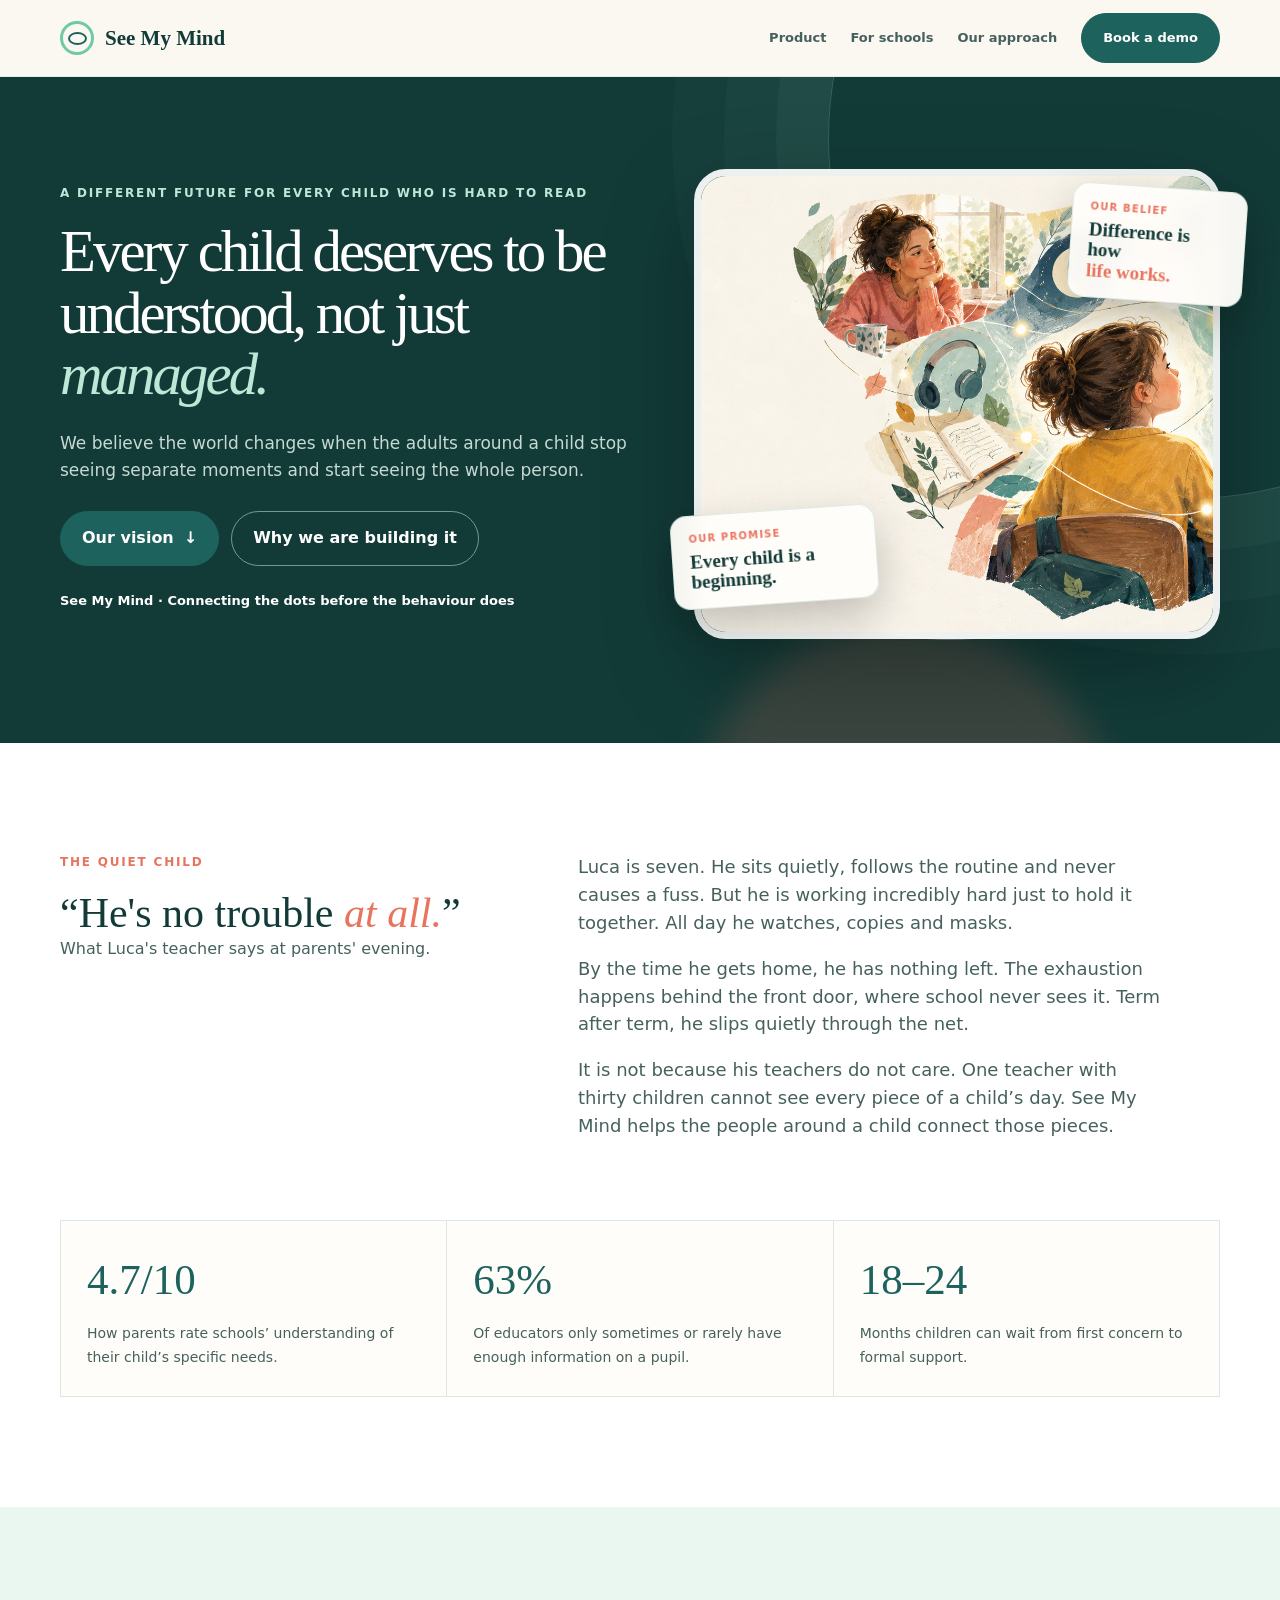
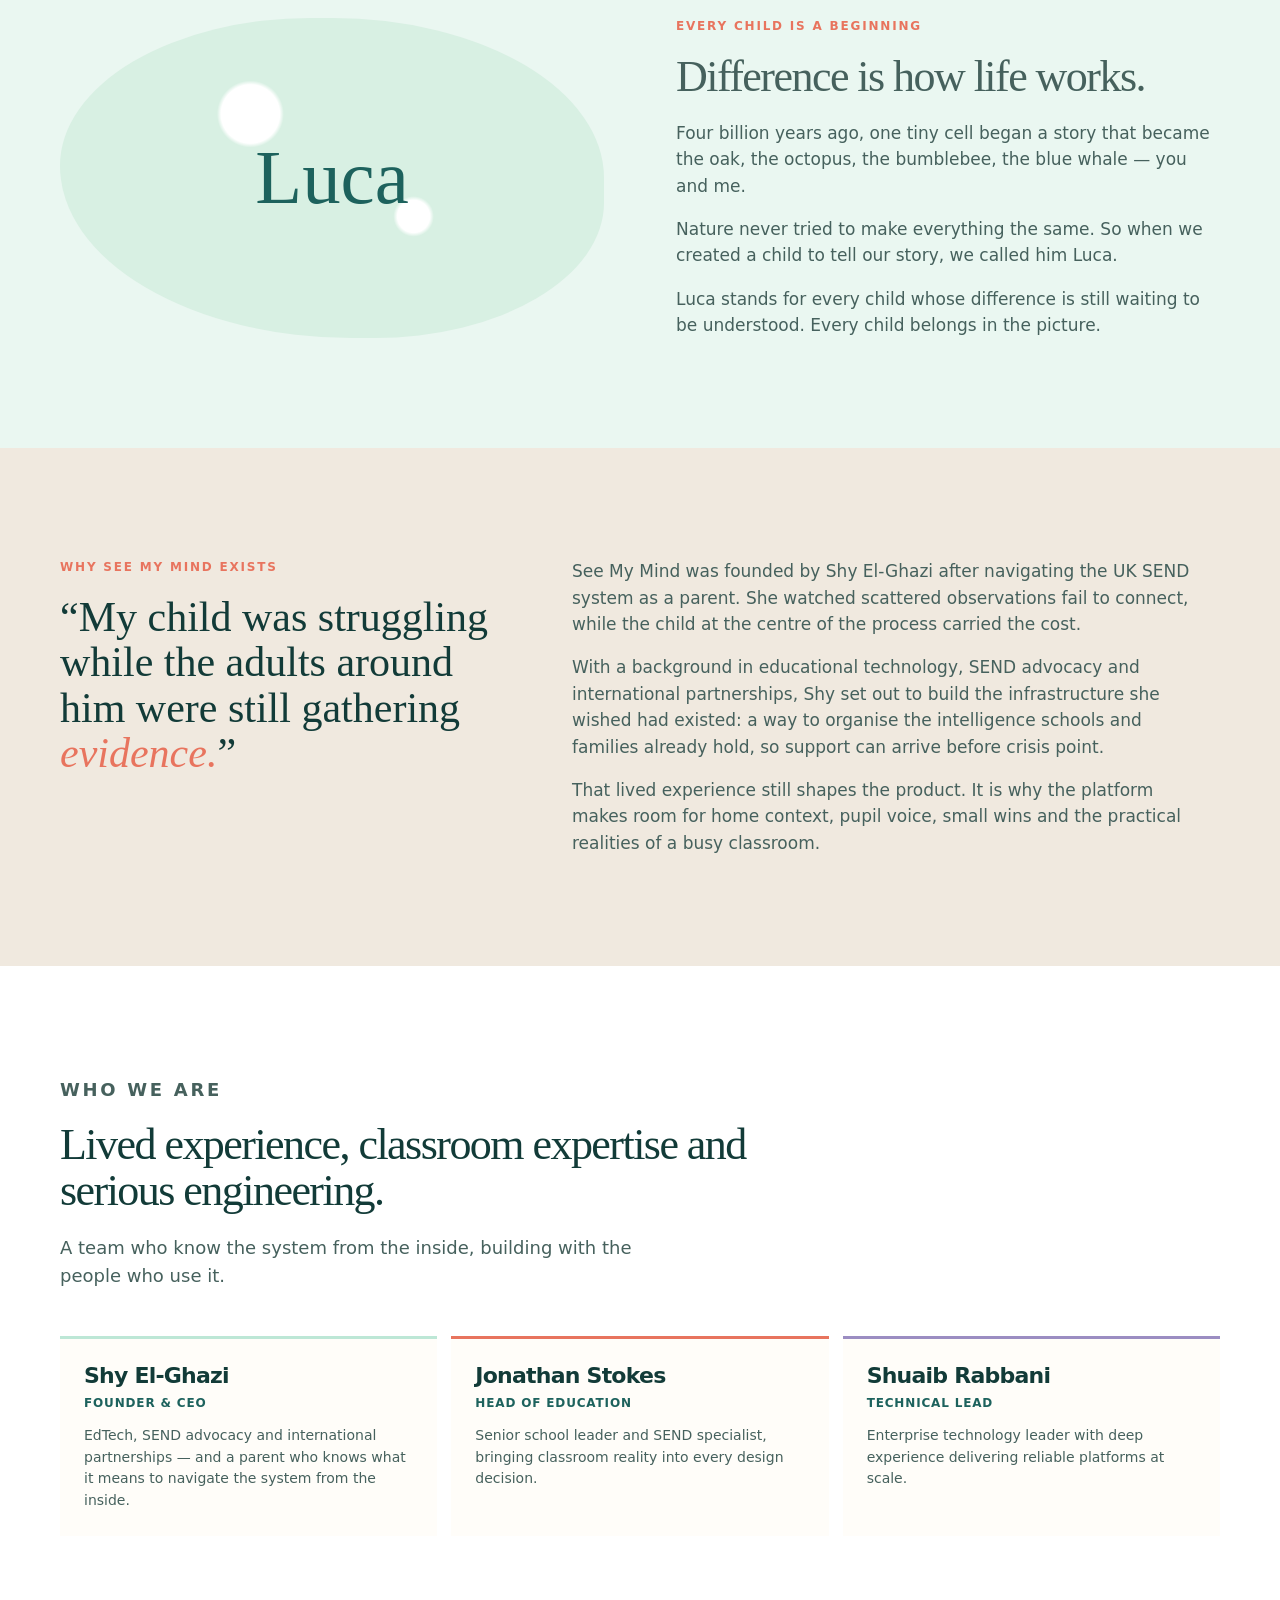
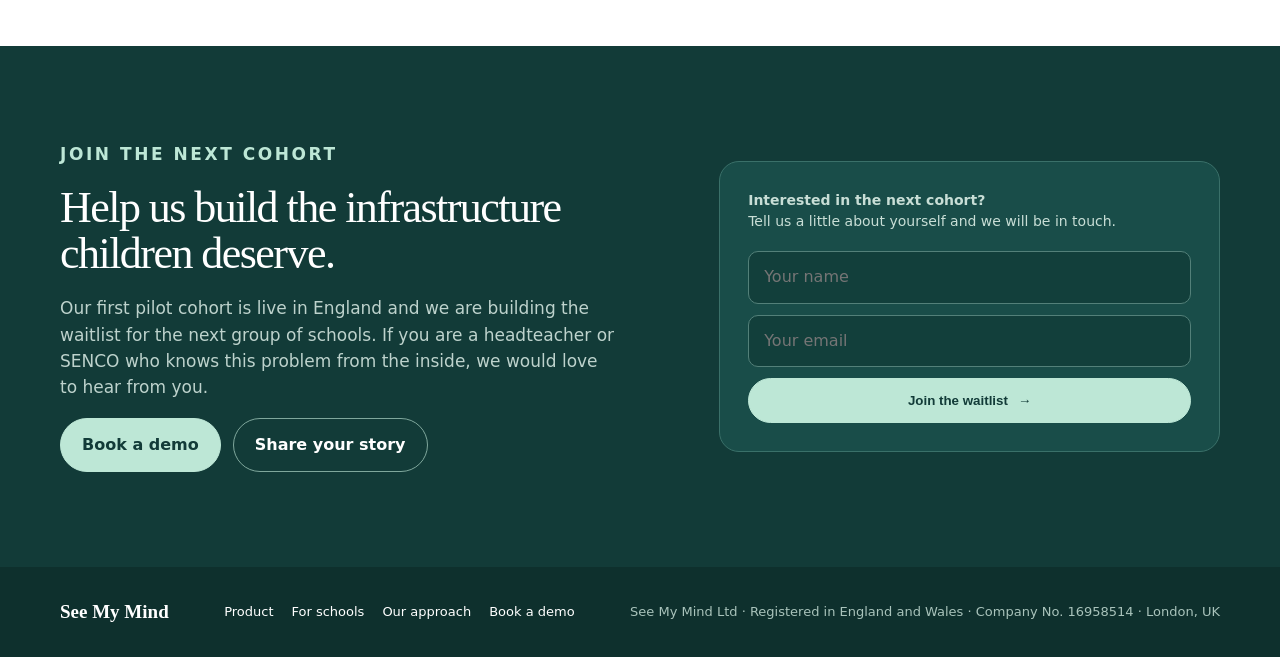
==== website/index.html @ 0a6e8355 "Reduce site-wide display typography" ====
<!doctype html>
<html lang="en-GB">
<head>
  <meta charset="utf-8" />
  <meta name="viewport" content="width=device-width, initial-scale=1" />
  <meta name="description" content="See My Mind connects the people around a child so support can arrive before the hard moment does." />
  <title>See My Mind — Connecting the dots before the behaviour does</title>
  <style>
    :root {
      --ink: #123b38;
      --ink-soft: #46615d;
      --teal: #1d625d;
      --mint: #bde7d6;
      --mint-wash: #eaf7f1;
      --coral: #e8745e;
      --coral-wash: #fff0eb;
      --cream: #fbf8f2;
      --paper: #fffdf9;
      --line: #dce8e1;
      --shadow: 0 24px 70px rgba(18, 59, 56, .12);
      --sans: Inter, ui-sans-serif, system-ui, -apple-system, BlinkMacSystemFont, "Segoe UI", sans-serif;
      --serif: Georgia, "Times New Roman", serif;
    }
    * { box-sizing: border-box; }
    html { scroll-behavior: smooth; }
    body { margin: 0; color: var(--ink); background: var(--cream); font-family: var(--sans); line-height: 1.55; }
    a { color: inherit; }
    .wrap { width: min(1160px, calc(100% - 48px)); margin: 0 auto; }
    .eyebrow { margin: 0 0 18px; color: var(--coral); font-size: 12px; font-weight: 800; letter-spacing: .15em; text-transform: uppercase; }
    h1, h2, h3, p { margin-top: 0; }
    h1, h2, h3 { letter-spacing: -.035em; }
    h1, h2 { font-family: var(--serif); font-weight: 500; line-height: 1.05; }
    h1 { max-width: 700px; margin-bottom: 24px; font-size: clamp(46px, 5.6vw, 76px); }
    h2 { margin-bottom: 20px; font-size: clamp(34px, 4.2vw, 52px); }
    h3 { margin-bottom: 10px; font-size: 22px; line-height: 1.15; }
    .muted { color: var(--ink-soft); }
    .button { display: inline-flex; align-items: center; justify-content: center; gap: 10px; padding: 14px 21px; border: 1px solid var(--teal); border-radius: 999px; background: var(--teal); color: white; font-weight: 750; text-decoration: none; transition: transform .2s, background .2s; }
    .button:hover { transform: translateY(-2px); background: #164c48; }
    .button.secondary { background: transparent; color: var(--teal); }
    .button.secondary:hover { background: var(--mint-wash); }
    .hero .button.secondary { border-color: rgba(189,231,214,.55); color: #fff; }
    .hero .button.secondary:hover { background: rgba(189,231,214,.12); }
    header { position: sticky; top: 0; z-index: 10; border-bottom: 1px solid rgba(220,232,225,.8); background: rgba(251,248,242,.9); backdrop-filter: blur(16px); }
    .nav { display: flex; align-items: center; justify-content: space-between; min-height: 76px; gap: 24px; }
    .brand { display: inline-flex; align-items: center; gap: 11px; font-family: var(--serif); font-size: 21px; font-weight: 700; text-decoration: none; white-space: nowrap; }
    .mark { display: grid; place-items: center; width: 34px; height: 34px; border: 3px solid #6fc9a6; border-radius: 50%; color: var(--teal); }
    .mark::after { content: ""; width: 15px; height: 9px; border: 2px solid currentColor; border-radius: 50%; }
    nav { display: flex; align-items: center; gap: 24px; color: var(--ink-soft); font-size: 13px; font-weight: 650; }
    nav a { text-decoration: none; }
    nav a:hover { color: var(--teal); }
    .menu { display: none; border: 0; background: none; color: var(--ink); font-size: 25px; }
    .hero { position: relative; overflow: hidden; padding: 92px 0 104px; background: var(--ink); color: #fff; }
    .hero::before { content: ""; position: absolute; width: 720px; height: 720px; right: -270px; top: -300px; border: 1px solid rgba(189,231,214,.22); border-radius: 50%; box-shadow: 0 0 0 52px rgba(189,231,214,.035), 0 0 0 104px rgba(189,231,214,.025), 0 0 0 156px rgba(189,231,214,.02); }
    .hero::after { content: ""; position: absolute; z-index: 0; width: 420px; height: 420px; right: 13%; bottom: -300px; border-radius: 50%; background: var(--coral); opacity: .19; filter: blur(18px); }
    .hero > .wrap { position: relative; z-index: 1; }
    .hero h1 { max-width: 700px; font-size: clamp(46px, 5.6vw, 76px); letter-spacing: -.05em; }
    .hero h1 em { color: var(--mint); }
    .hero .eyebrow { color: var(--mint); }
    .hero .lead { max-width: 600px; color: #c6d9d2; }
    .hero-grid { display: grid; grid-template-columns: 1fr .92fr; gap: 62px; align-items: center; }
    .lead { max-width: 590px; margin-bottom: 28px; color: var(--ink-soft); font-size: 18px; }
    .actions { display: flex; flex-wrap: wrap; gap: 12px; }
    .hero-note { display: flex; gap: 12px; align-items: center; margin-top: 25px; color: #9fbdb3; font-size: 13px; }
    .hero-note strong { color: #fff; }
    .hero-art { position: relative; min-height: 470px; }
    .hero-art::before { content: ""; position: absolute; inset: 28px 10px 0 22px; border: 1px solid rgba(189,231,214,.32); border-radius: 46% 54% 50% 50%; background: rgba(189,231,214,.1); transform: rotate(-5deg); }
    .hero-art img { position: absolute; inset: 0; width: 100%; height: 100%; object-fit: cover; border: 7px solid rgba(255,255,255,.92); border-radius: 32px; box-shadow: 0 30px 90px rgba(0,0,0,.28); }
    .floating-card { position: absolute; z-index: 1; padding: 15px 17px; border: 1px solid rgba(220,232,225,.9); border-radius: 16px; background: rgba(255,253,249,.96); color: var(--ink); box-shadow: 0 18px 45px rgba(0,0,0,.22); backdrop-filter: blur(8px); }
    .floating-card small { display: block; margin-bottom: 5px; color: var(--coral); font-size: 10px; font-weight: 850; letter-spacing: .12em; text-transform: uppercase; }
    .floating-card strong { display: block; font-family: var(--serif); font-size: 19px; line-height: 1.1; }
    .floating-card.top { top: 18px; right: -25px; width: 175px; transform: rotate(4deg); }
    .floating-card.bottom { bottom: 35px; left: -22px; width: 205px; transform: rotate(-4deg); }
    .window { overflow: hidden; border: 1px solid #d5e5dd; border-radius: 20px; background: var(--paper); }
    .window-bar { display: flex; align-items: center; justify-content: space-between; padding: 14px 17px; border-bottom: 1px solid var(--line); font-size: 11px; font-weight: 800; letter-spacing: .06em; text-transform: uppercase; }
    .dots { display: flex; gap: 5px; }
    .dots i { width: 7px; height: 7px; border-radius: 50%; background: #b9d5c9; }
    .profile { display: flex; align-items: center; gap: 14px; padding: 20px; background: var(--mint-wash); }
    .avatar { display: grid; place-items: center; width: 53px; height: 53px; border-radius: 50%; background: #f5cbbf; font-family: var(--serif); font-size: 24px; }
    .profile small, .card small { display: block; color: var(--ink-soft); font-size: 11px; }
    .profile strong { display: block; font-size: 19px; }
    .status { margin-left: auto; padding: 6px 9px; border-radius: 20px; background: #fff; color: var(--teal); font-size: 11px; font-weight: 800; }
    .signals { display: grid; grid-template-columns: 1fr 1fr; gap: 11px; padding: 18px; }
    .signal { padding: 14px; border: 1px solid var(--line); border-radius: 13px; }
    .signal b { display: block; margin-top: 4px; font-size: 15px; }
    .signal span { color: var(--coral); font-size: 19px; }
    .insight { margin: 0 18px 18px; padding: 17px; border-radius: 14px; background: var(--ink); color: #fff; }
    .insight small { color: var(--mint); }
    .insight p { margin: 6px 0 0; font-family: var(--serif); font-size: 19px; line-height: 1.25; }
    section { padding: 110px 0; }
    .story { background: #fff; }
    .story-grid { display: grid; grid-template-columns: .8fr 1.2fr; gap: 90px; align-items: start; }
    .quote { margin: 0; font-family: var(--serif); font-size: clamp(32px, 4vw, 48px); line-height: 1.12; }
    .quote em { color: var(--coral); }
    .story-copy { max-width: 590px; color: var(--ink-soft); font-size: 18px; }
    .story-copy p:last-child { margin-bottom: 0; }
    .stats { display: grid; grid-template-columns: repeat(3, 1fr); gap: 1px; margin-top: 80px; border: 1px solid var(--line); background: var(--line); }
    .stat { padding: 26px; background: var(--paper); }
    .stat strong { display: block; margin-bottom: 7px; color: var(--teal); font-family: var(--serif); font-size: 43px; font-weight: 500; }
    .stat span { color: var(--ink-soft); font-size: 14px; }
    .day { background: var(--mint-wash); }
    .section-head { max-width: 700px; margin-bottom: 46px; }
    .section-head p { max-width: 610px; color: var(--ink-soft); font-size: 18px; }
    .timeline { display: grid; grid-template-columns: repeat(5, 1fr); gap: 13px; }
    .moment { position: relative; min-height: 335px; padding: 20px; border: 1px solid #cce5d8; border-radius: 18px; background: rgba(255,255,255,.72); }
    .moment:nth-child(2), .moment:nth-child(4) { transform: translateY(24px); }
    .time { color: var(--coral); font-size: 12px; font-weight: 800; letter-spacing: .1em; text-transform: uppercase; }
    .moment h3 { margin-top: 18px; font-size: 20px; }
    .moment p { color: var(--ink-soft); font-size: 14px; }
    .mini-ui { margin-top: 25px; padding: 12px; border-radius: 11px; background: #fff; box-shadow: 0 7px 20px rgba(18,59,56,.06); font-size: 12px; }
    .mini-ui span { display: inline-block; margin: 3px 3px 0 0; padding: 5px 7px; border-radius: 7px; background: var(--coral-wash); color: #a74d3d; }
    .noya { background: var(--cream); }
    .noya-grid { display: grid; grid-template-columns: 1fr 1fr; gap: 70px; align-items: center; }
    .orb { display: grid; place-items: center; min-height: 430px; border-radius: 50% 50% 45% 55%; background: radial-gradient(circle at 35% 30%, #fff 0 8%, transparent 9%), radial-gradient(circle at 64% 62%, #fff 0 4%, transparent 5%), var(--coral-wash); }
    .orb-inner { display: grid; place-items: center; width: 235px; height: 235px; border: 1px solid #f0b8aa; border-radius: 50%; background: #fffaf7; box-shadow: 0 20px 60px rgba(232,116,94,.17); text-align: center; }
    .orb-inner strong { display: block; font-family: var(--serif); font-size: 53px; font-weight: 500; }
    .orb-inner span { color: var(--coral); font-size: 12px; font-weight: 800; letter-spacing: .14em; text-transform: uppercase; }
    .rules { display: grid; gap: 15px; margin: 30px 0 0; padding: 0; list-style: none; }
    .rules li { display: flex; gap: 13px; align-items: flex-start; color: var(--ink-soft); }
    .rules li::before { content: "✓"; display: grid; flex: 0 0 25px; place-items: center; width: 25px; height: 25px; border-radius: 50%; background: var(--mint); color: var(--teal); font-weight: 900; }
    .perspectives { background: #f5eee7; }
    .perspective-shell { display: grid; grid-template-columns: .75fr 1.25fr; gap: 50px; align-items: stretch; }
    .perspective-tabs { display: grid; align-content: center; gap: 10px; }
    .perspective-tab { padding: 19px 20px; border: 1px solid #e4d7cb; border-radius: 16px; background: transparent; color: var(--ink-soft); text-align: left; font: inherit; cursor: pointer; transition: .2s; }
    .perspective-tab:hover, .perspective-tab.active { border-color: var(--teal); background: #fffaf5; color: var(--ink); box-shadow: 0 10px 30px rgba(18,59,56,.07); }
    .perspective-tab strong { display: block; margin-bottom: 4px; color: var(--ink); font-size: 16px; }
    .perspective-tab span { font-size: 13px; }
    .perspective-view { position: relative; min-height: 400px; padding: 37px; overflow: hidden; border-radius: 24px; background: var(--ink); color: white; }
    .perspective-view::after { content: ""; position: absolute; right: -80px; bottom: -100px; width: 280px; height: 280px; border: 1px solid rgba(189,231,214,.3); border-radius: 50%; box-shadow: 0 0 0 30px rgba(189,231,214,.05), 0 0 0 60px rgba(189,231,214,.03); }
    .perspective-view small { color: var(--mint); font-weight: 800; letter-spacing: .12em; text-transform: uppercase; }
    .perspective-view h3 { max-width: 460px; margin-top: 55px; font-family: var(--serif); font-size: 39px; font-weight: 500; }
    .perspective-view p { position: relative; z-index: 1; max-width: 430px; color: #bdd2cc; font-size: 17px; }
    .perspective-view .signal-line { position: absolute; z-index: 1; right: 35px; top: 33px; width: 130px; height: 1px; background: var(--coral); transform: rotate(-35deg); transform-origin: right; }
    .perspective-view .signal-dot { position: absolute; z-index: 1; right: 25px; top: 18px; width: 12px; height: 12px; border-radius: 50%; background: var(--coral); box-shadow: 0 0 0 8px rgba(232,116,94,.16); }
    .platform { background: #f8f4ed; }
    .platform-grid { display: grid; grid-template-columns: .82fr 1.18fr; gap: 56px; align-items: center; }
    .platform-copy { max-width: 500px; }
    .platform-copy p { color: var(--ink-soft); font-size: 18px; }
    .platform-list { display: grid; gap: 12px; margin: 28px 0 0; padding: 0; list-style: none; }
    .platform-list li { display: flex; gap: 12px; align-items: flex-start; color: var(--ink-soft); font-size: 14px; }
    .platform-list li::before { content: "→"; display: grid; flex: 0 0 26px; place-items: center; width: 26px; height: 26px; border-radius: 50%; background: var(--mint); color: var(--teal); font-weight: 900; }
    .product-window { overflow: hidden; border: 1px solid #d8dcd4; border-radius: 24px; background: #fffdf9; box-shadow: var(--shadow); }
    .product-top { display: flex; align-items: center; justify-content: space-between; padding: 15px 18px; border-bottom: 1px solid var(--line); color: var(--ink-soft); font-size: 11px; font-weight: 800; letter-spacing: .07em; text-transform: uppercase; }
    .product-top strong { color: var(--ink); font-size: 13px; letter-spacing: 0; text-transform: none; }
    .product-body { display: grid; grid-template-columns: 145px 1fr; min-height: 340px; }
    .product-side { padding: 19px 13px; background: #edf7f0; }
    .product-side small { display: block; margin: 0 8px 16px; color: var(--ink-soft); font-size: 9px; font-weight: 800; letter-spacing: .12em; text-transform: uppercase; }
    .product-side span { display: block; margin: 4px 0; padding: 9px 10px; border-radius: 9px; color: var(--ink-soft); font-size: 11px; }
    .product-side span.active { background: var(--teal); color: white; font-weight: 800; }
    .product-main { padding: 22px; }
    .product-profile { display: flex; align-items: center; gap: 12px; padding-bottom: 18px; border-bottom: 1px solid var(--line); }
    .product-avatar { display: grid; place-items: center; width: 42px; height: 42px; border-radius: 50%; background: #f5cbbf; font-family: var(--serif); font-size: 18px; }
    .product-profile small { display: block; color: var(--ink-soft); font-size: 10px; }
    .product-profile strong { display: block; margin-top: 2px; font-size: 16px; }
    .product-status { margin-left: auto; padding: 5px 8px; border-radius: 12px; background: var(--mint-wash); color: var(--teal); font-size: 10px; font-weight: 800; }
    .product-cards { display: grid; grid-template-columns: repeat(2, 1fr); gap: 10px; margin-top: 16px; }
    .product-card { padding: 13px; border: 1px solid var(--line); border-radius: 12px; }
    .product-card small { display: block; color: var(--ink-soft); font-size: 9px; text-transform: uppercase; letter-spacing: .07em; }
    .product-card strong { display: block; margin-top: 7px; color: var(--teal); font-family: var(--serif); font-size: 20px; font-weight: 500; }
    .product-insight { margin-top: 12px; padding: 14px; border-radius: 12px; background: var(--ink); color: white; }
    .product-insight small { color: var(--mint); font-size: 9px; font-weight: 800; letter-spacing: .1em; text-transform: uppercase; }
    .product-insight p { margin: 6px 0 0; color: #d5e8e0; font-family: var(--serif); font-size: 16px; line-height: 1.25; }
    .roles { background: #fff; }
    .role-grid { display: grid; grid-template-columns: repeat(3, 1fr); gap: 14px; }
    .role-card { min-height: 205px; padding: 23px; border: 1px solid var(--line); border-radius: 18px; background: var(--paper); transition: transform .2s, box-shadow .2s, border-color .2s; }
    .role-card:hover { transform: translateY(-4px); border-color: #b9d9ca; box-shadow: var(--shadow); }
    .role-card .role-icon { display: grid; place-items: center; width: 40px; height: 40px; margin-bottom: 20px; border-radius: 13px; background: var(--mint-wash); color: var(--teal); font-size: 20px; }
    .role-card:nth-child(2) .role-icon, .role-card:nth-child(5) .role-icon { background: var(--coral-wash); color: var(--coral); }
    .role-card:nth-child(3) .role-icon, .role-card:nth-child(6) .role-icon { background: #f1edfb; color: #6b5aa5; }
    .role-card h3 { margin-bottom: 8px; font-size: 20px; }
    .role-card p { margin-bottom: 0; color: var(--ink-soft); font-size: 14px; }
    .origin { background: #f0e9df; }
    .origin-grid { display: grid; grid-template-columns: .8fr 1.2fr; gap: 80px; align-items: start; }
    .origin-quote { margin: 0; font-family: var(--serif); font-size: clamp(34px, 4vw, 55px); line-height: 1.08; }
    .origin-quote em { color: var(--coral); }
    .origin-copy { max-width: 620px; color: var(--ink-soft); font-size: 17px; }
    .origin-copy p:last-child { margin-bottom: 0; }
    .luca { background: var(--mint-wash); }
    .luca-grid { display: grid; grid-template-columns: 1fr 1fr; gap: 72px; align-items: center; }
    .luca-copy { max-width: 610px; color: var(--ink-soft); font-size: 17px; }
    .luca-copy p:last-child { margin-bottom: 0; }
    .luca-mark { display: grid; place-items: center; min-height: 320px; border-radius: 48% 52% 44% 56%; background: radial-gradient(circle at 35% 30%, #fff 0 7%, transparent 8%), radial-gradient(circle at 65% 62%, #fff 0 4%, transparent 5%), #d8f0e3; }
    .luca-mark strong { color: var(--teal); font-family: var(--serif); font-size: clamp(58px, 8vw, 105px); font-weight: 500; }
    .team { background: #fff; }
    .team-grid { display: grid; grid-template-columns: repeat(3, 1fr); gap: 14px; }
    .team-card { padding: 24px; border-top: 3px solid var(--mint); background: var(--paper); }
    .team-card:nth-child(2) { border-color: var(--coral); }
    .team-card:nth-child(3) { border-color: #9b8dc2; }
    .team-card h3 { margin-bottom: 6px; font-size: 22px; }
    .team-card strong { display: block; margin-bottom: 12px; color: var(--teal); font-size: 12px; letter-spacing: .07em; text-transform: uppercase; }
    .team-card p { margin: 0; color: var(--ink-soft); font-size: 14px; }
    .difference { background: var(--ink); color: #fff; }
    .difference-grid { display: grid; grid-template-columns: .85fr 1.15fr; gap: 70px; align-items: start; }
    .difference .eyebrow { color: var(--mint); }
    .difference h2 { max-width: 600px; }
    .difference p { color: #c6d9d2; font-size: 17px; }
    .difference-list { display: grid; gap: 18px; margin: 0; padding: 0; list-style: none; }
    .difference-list li { position: relative; padding-left: 29px; color: #d5e8e0; }
    .difference-list li::before { content: "✦"; position: absolute; left: 0; color: var(--mint); }
    /* The homepage is the vision layer; product detail lives on the subpages. */
    #how, #perspectives, #platform, #roles, #noya, #care, #difference { display: none !important; }
    .trust { background: #fff; }
    .trust-grid { display: grid; grid-template-columns: repeat(3, 1fr); gap: 18px; }
    .trust-card { padding: 29px; border: 1px solid var(--line); border-radius: 18px; background: var(--paper); }
    .trust-card .icon { display: grid; place-items: center; width: 42px; height: 42px; margin-bottom: 22px; border-radius: 12px; background: var(--mint-wash); color: var(--teal); font-size: 21px; }
    .trust-card p { margin-bottom: 0; color: var(--ink-soft); font-size: 15px; }
    .cta { padding: 95px 0; background: var(--ink); color: #fff; }
    .cta-grid { display: grid; grid-template-columns: 1fr .85fr; gap: 70px; align-items: center; }
    .cta h2 { max-width: 600px; margin-bottom: 18px; }
    .cta p { max-width: 560px; color: #bdd2cc; font-size: 17px; }
    .cta .button { border-color: var(--mint); background: var(--mint); color: var(--ink); }
    .cta .button.secondary { border-color: #7fa79c; background: transparent; color: #fff; }
    .cta-card { padding: 28px; border: 1px solid #3a7069; border-radius: 20px; background: #194d49; }
    .cta-card p { margin-bottom: 18px; color: #c8ded6; font-size: 14px; }
    .contact { display: grid; gap: 11px; }
    .contact input { width: 100%; padding: 13px 15px; border: 1px solid #538079; border-radius: 10px; outline: 0; background: #123f3b; color: white; font: inherit; }
    .contact input:focus { border-color: var(--mint); }
    footer { padding: 30px 0; background: #0e302d; color: #a9c3bb; font-size: 13px; }
    .footer-row { display: flex; align-items: center; justify-content: space-between; gap: 20px; flex-wrap: wrap; }
    footer .brand { color: white; font-size: 19px; }
    .footer-nav { display: flex; align-items: center; gap: 18px; }
    .footer-nav a { color: white; text-decoration: none; }
    @media (max-width: 860px) {
      nav { display: none; position: absolute; left: 24px; right: 24px; top: 68px; flex-direction: column; align-items: stretch; padding: 18px; border: 1px solid var(--line); border-radius: 16px; background: var(--paper); box-shadow: var(--shadow); }
      nav.open { display: flex; }
      nav .button { text-align: center; }
      .menu { display: block; }
      .hero-grid, .story-grid, .noya-grid, .cta-grid, .perspective-shell, .platform-grid, .origin-grid, .difference-grid, .luca-grid { grid-template-columns: 1fr; gap: 45px; }
      .timeline { grid-template-columns: repeat(2, 1fr); }
      .moment:nth-child(2), .moment:nth-child(4) { transform: none; }
      .trust-grid, .role-grid, .team-grid { grid-template-columns: 1fr; }
    }
    @media (max-width: 560px) {
      .wrap { width: min(100% - 32px, 1160px); }
      .hero { padding: 70px 0 80px; }
      section { padding: 78px 0; }
      h1 { font-size: 44px; }
      .stats { grid-template-columns: 1fr; margin-top: 50px; }
      .timeline { grid-template-columns: 1fr; }
      .moment { min-height: auto; }
      .orb { min-height: 330px; }
      .hero-art { min-height: 380px; }
      .floating-card.top { right: -5px; }
      .floating-card.bottom { left: -5px; }
      .perspective-view { min-height: 350px; padding: 27px; }
      .product-body { grid-template-columns: 1fr; }
      .product-side { display: flex; gap: 4px; overflow-x: auto; padding: 10px; }
      .product-side small { display: none; }
      .product-side span { white-space: nowrap; }
      .perspective-view h3 { margin-top: 45px; font-size: 32px; }
      .footer-row { align-items: flex-start; flex-direction: column; }
      .footer-nav { flex-wrap: wrap; }
    }
    /* Keep the site information-rich and editorial rather than oversized. */
    h1,.hero h1{font-size:clamp(40px,4.6vw,60px)}h2{font-size:clamp(30px,3.7vw,44px)}.lead{font-size:17px}.quote,.origin-quote{font-size:clamp(28px,3.4vw,42px)}.luca-mark strong{font-size:clamp(48px,6vw,78px)}
  </style>
</head>
<body>
  <header>
    <div class="wrap nav">
      <a class="brand" href="#top" aria-label="See My Mind home"><span class="mark" aria-hidden="true"></span>See My Mind</a>
      <button class="menu" aria-label="Open navigation" aria-expanded="false">☰</button>
      <nav aria-label="Main navigation">
        <a href="product.html">Product</a>
        <a href="for-schools.html">For schools</a>
        <a href="our-approach.html">Our approach</a>
        <a class="button" href="#join">Book a demo</a>
      </nav>
    </div>
  </header>

  <main id="top">
    <section class="hero">
      <div class="wrap hero-grid">
        <div>
          <p class="eyebrow">A different future for every child who is hard to read</p>
          <h1>Every child deserves to be understood, not just <em>managed.</em></h1>
          <p class="lead">We believe the world changes when the adults around a child stop seeing separate moments and start seeing the whole person.</p>
          <div class="actions"><a class="button" href="#story">Our vision <span aria-hidden="true">↓</span></a><a class="button secondary" href="our-approach.html">Why we are building it</a></div>
          <p class="hero-note"><strong>See My Mind · Connecting the dots before the behaviour does</strong></p>
        </div>
        <div class="hero-art" aria-label="Illustration of a child connected to the people around them">
          <img src="assets/hero-illustration.png" alt="A child at the centre of a connected classroom and home scene" />
          <div class="floating-card top"><small>Our belief</small><strong>Difference is how<br><span style="color:var(--coral);">life works.</span></strong></div>
          <div class="floating-card bottom"><small>Our promise</small><strong>Every child is a beginning.</strong></div>
        </div>
      </div>
    </section>

    <section class="story" id="story">
      <div class="wrap">
        <div class="story-grid">
          <div><p class="eyebrow">The quiet child</p><p class="quote">“He's no trouble <em>at all.</em>”</p><p class="muted">What Luca's teacher says at parents' evening.</p></div>
          <div class="story-copy"><p>Luca is seven. He sits quietly, follows the routine and never causes a fuss. But he is working incredibly hard just to hold it together. All day he watches, copies and masks.</p><p>By the time he gets home, he has nothing left. The exhaustion happens behind the front door, where school never sees it. Term after term, he slips quietly through the net.</p><p>It is not because his teachers do not care. One teacher with thirty children cannot see every piece of a child’s day. See My Mind helps the people around a child connect those pieces.</p></div>
        </div>
        <div class="stats"><div class="stat"><strong>4.7/10</strong><span>How parents rate schools’ understanding of their child’s specific needs.</span></div><div class="stat"><strong>63%</strong><span>Of educators only sometimes or rarely have enough information on a pupil.</span></div><div class="stat"><strong>18–24</strong><span>Months children can wait from first concern to formal support.</span></div></div>
      </div>
    </section>

    <section class="luca" id="luca">
      <div class="wrap luca-grid">
        <div class="luca-mark" aria-label="Luca, every child is a beginning"><strong>Luca</strong></div>
        <div class="luca-copy"><p class="eyebrow">Every child is a beginning</p><h2>Difference is how life works.</h2><p>Four billion years ago, one tiny cell began a story that became the oak, the octopus, the bumblebee, the blue whale — you and me.</p><p>Nature never tried to make everything the same. So when we created a child to tell our story, we called him Luca.</p><p>Luca stands for every child whose difference is still waiting to be understood. Every child belongs in the picture.</p></div>
      </div>
    </section>

    <section class="day" id="how">
      <div class="wrap">
        <div class="section-head"><p class="eyebrow">How it works</p><h2>A day with See My Mind</h2><p>Same child, same school, same hard morning. The difference is that everyone around Luca can finally see it.</p></div>
        <div class="timeline">
          <article class="moment"><span class="time">The night before</span><h3>Mum knows he barely slept.</h3><p>She takes two minutes to tell school. His teacher knows before he walks through the door.</p><div class="mini-ui"><b>Home check-in</b><br><span>Sleep · restless</span><span>Breakfast · skipped</span></div></article>
          <article class="moment"><span class="time">8:51am</span><h3>Luca says how he feels, without the words.</h3><p>He taps a face on the classroom tablet. He does not have to explain.</p><div class="mini-ui"><b>How are you feeling?</b><br><span>Great</span><span>OK</span><span>Wobbly</span></div></article>
          <article class="moment"><span class="time">8:53am</span><h3>His TA is already at the door.</h3><p>She offers his headphones before assembly, not after. No fuss, no scene.</p><div class="mini-ui"><b>Noya · morning briefing</b><br><span>Try: headphones</span></div></article>
          <article class="moment"><span class="time">1:30pm</span><h3>A small win, remembered.</h3><p>His teacher logs a breakthrough in seconds, so it will not be forgotten by Thursday.</p><div class="mini-ui"><b>Quick note · 20 seconds</b><br><span>Breakthrough</span><span>Maths</span></div></article>
          <article class="moment"><span class="time">3:20pm</span><h3>Mum already knows the good thing.</h3><p>She says, “I heard you helped Harry.” Luca lights up.</p><div class="mini-ui"><b>Luca's day</b><br><span>Strong finish</span></div></article>
        </div>
        <p class="muted" style="margin: 30px 0 0; font-size: 12px;">Illustrative concept using sample data.</p>
      </div>
    </section>

    <section class="perspectives" id="perspectives">
      <div class="wrap">
        <div class="section-head"><p class="eyebrow">One child. Many points of view.</p><h2>Everyone sees something different.</h2><p>See My Mind gives each person a useful view of the same child, then brings those views into one shared picture.</p></div>
        <div class="perspective-shell">
          <div class="perspective-tabs" role="tablist" aria-label="Perspectives on Luca">
            <button class="perspective-tab active" role="tab" aria-selected="true" data-perspective="parent"><strong>At home</strong><span>Mum sees the night behind the morning.</span></button>
            <button class="perspective-tab" role="tab" aria-selected="false" data-perspective="teacher"><strong>In the classroom</strong><span>The teacher sees the moment in front of them.</span></button>
            <button class="perspective-tab" role="tab" aria-selected="false" data-perspective="senco"><strong>Across the school</strong><span>The SENCO sees the pattern over time.</span></button>
          </div>
          <div class="perspective-view" role="tabpanel" aria-live="polite"><div class="signal-line"></div><div class="signal-dot"></div><small id="perspective-label">Home check-in · 7:12am</small><h3 id="perspective-title">“He barely slept. I know today will be hard.”</h3><p id="perspective-copy">A two-minute check-in gives school the context that used to stay behind the front door. The team can respond with understanding before Luca has to explain himself.</p></div>
        </div>
      </div>
    </section>

    <section class="platform" id="platform">
      <div class="wrap platform-grid">
        <div class="platform-copy">
          <p class="eyebrow">The product behind the promise</p>
          <h2>One shared picture. Useful to everyone.</h2>
          <p>The platform turns small observations into a living picture of what helps a child — without asking any one person to carry the whole story.</p>
          <ul class="platform-list">
            <li><strong>Teachers</strong> see morning briefings, classroom patterns and adapted lesson pathways.</li>
            <li><strong>Teaching assistants</strong> get focused transition support and quick evidence logs.</li>
            <li><strong>SENCOs</strong> connect caseloads, provision, reports and review-ready evidence.</li>
            <li><strong>Parents and children</strong> contribute home context, check-ins, strengths and voice.</li>
          </ul>
        </div>
        <div class="product-window" aria-label="Illustrative See My Mind product interface">
          <div class="product-top"><strong>See My Mind</strong><span>Illustrative product view</span></div>
          <div class="product-body">
            <div class="product-side"><small>Workspace</small><span class="active">Morning briefings</span><span>Shared timeline</span><span>Lesson pathways</span><span>Reports &amp; analytics</span></div>
            <div class="product-main">
              <div class="product-profile"><div class="product-avatar">L</div><div><small>Today · Room 4</small><strong>Luca's shared picture</strong></div><span class="product-status">Ready for school</span></div>
              <div class="product-cards"><div class="product-card"><small>Home check-in</small><strong>Restless</strong></div><div class="product-card"><small>Pupil voice</small><strong>Wobbly</strong></div><div class="product-card"><small>What helps</small><strong>Headphones</strong></div><div class="product-card"><small>Recent strength</small><strong>Maths</strong></div></div>
              <div class="product-insight"><small>Noya · evidence-linked briefing</small><p>Assembly is usually tricky after a restless night. Try headphones at the door and a familiar first task.</p></div>
            </div>
          </div>
        </div>
      </div>
    </section>

    <section class="roles" id="roles">
      <div class="wrap">
        <div class="section-head"><p class="eyebrow">One platform, six useful views</p><h2>Everyone gets the part of the picture they need.</h2><p>See My Mind connects the whole team without giving everyone the same workload, language or level of access.</p></div>
        <div class="role-grid">
          <article class="role-card"><div class="role-icon">◌</div><h3>Classroom teachers</h3><p>See the room at a glance, act on morning context and log evidence without losing the lesson.</p></article>
          <article class="role-card"><div class="role-icon">↗</div><h3>Teaching assistants</h3><p>Know the next transition, the right sensory support and what to capture in a quick note.</p></article>
          <article class="role-card"><div class="role-icon">▦</div><h3>SENCOs</h3><p>Coordinate inclusion, provision, EHCP evidence, parent invitations and whole-school patterns.</p></article>
          <article class="role-card"><div class="role-icon">♡</div><h3>Parents and carers</h3><p>Share what happened before school, see the good moments and keep the home-school bridge open.</p></article>
          <article class="role-card"><div class="role-icon">✦</div><h3>Children</h3><p>Use mood check-ins, visual tools and strengths-based moments to have a voice in their support.</p></article>
          <article class="role-card"><div class="role-icon">⌘</div><h3>School leaders</h3><p>Govern roles, schools, audit trails and data boundaries with confidence.</p></article>
        </div>
      </div>
    </section>

    <section class="origin" id="story">
      <div class="wrap origin-grid">
        <div><p class="eyebrow">Why See My Mind exists</p><p class="origin-quote">“My child was struggling while the adults around him were still gathering <em>evidence.</em>”</p></div>
        <div class="origin-copy"><p>See My Mind was founded by Shy El-Ghazi after navigating the UK SEND system as a parent. She watched scattered observations fail to connect, while the child at the centre of the process carried the cost.</p><p>With a background in educational technology, SEND advocacy and international partnerships, Shy set out to build the infrastructure she wished had existed: a way to organise the intelligence schools and families already hold, so support can arrive before crisis point.</p><p>That lived experience still shapes the product. It is why the platform makes room for home context, pupil voice, small wins and the practical realities of a busy classroom.</p></div>
      </div>
    </section>

    <section class="team" id="team">
      <div class="wrap"><div class="section-head"><p class="eyebrow">Who we are</p><h2>Lived experience, classroom expertise and serious engineering.</h2><p>A team who know the system from the inside, building with the people who use it.</p></div><div class="team-grid"><article class="team-card"><h3>Shy El-Ghazi</h3><strong>Founder &amp; CEO</strong><p>EdTech, SEND advocacy and international partnerships — and a parent who knows what it means to navigate the system from the inside.</p></article><article class="team-card"><h3>Jonathan Stokes</h3><strong>Head of Education</strong><p>Senior school leader and SEND specialist, bringing classroom reality into every design decision.</p></article><article class="team-card"><h3>Shuaib Rabbani</h3><strong>Technical Lead</strong><p>Enterprise technology leader with deep experience delivering reliable platforms at scale.</p></article></div></div>
    </section>

    <section class="noya" id="noya">
      <div class="wrap noya-grid">
        <div class="orb"><div class="orb-inner"><div><strong>Noya</strong><span>See the pattern</span></div></div></div>
        <div><p class="eyebrow">Meet Noya</p><h2>A guide, never a judge.</h2><p class="muted" style="font-size:18px;">Noya joins up what every adult notices about a child, spots patterns no one person could see and suggests what might help before things escalate.</p><ul class="rules"><li>Remembers what has worked for this child.</li><li>Shows where every insight came from.</li><li>Keeps people in charge of every decision.</li><li>Never diagnoses, labels or shares without a human check.</li></ul></div>
      </div>
    </section>

    <section class="trust" id="care">
      <div class="wrap"><div class="section-head"><p class="eyebrow">Built safely, from day one</p><h2>Children’s information deserves the greatest care.</h2></div><div class="trust-grid"><article class="trust-card"><div class="icon">◉</div><h3>Private by design</h3><p>Each school’s information is kept separate, with controls on who can see what.</p></article><article class="trust-card"><div class="icon">↗</div><h3>The right people only</h3><p>Parents see their own child. Staff see the children they support. Nothing more.</p></article><article class="trust-card"><div class="icon">✦</div><h3>People stay in charge</h3><p>Noya suggests. Teachers, SENCOs and parents decide.</p></article></div></div>
    </section>

    <section class="difference" id="difference">
      <div class="wrap difference-grid"><div><p class="eyebrow">Why this is different</p><h2>This is not another promise that the system is about to change.</h2></div><div><p>We are not asking schools to add another layer of work or asking families to repeat the same story to every professional. We are building the connective infrastructure that lets existing knowledge travel with the child.</p><ul class="difference-list"><li>Not another framework to interpret.</li><li>Not an AI that diagnoses or decides.</li><li>Not a dashboard that measures activity instead of understanding.</li><li>A shared, evidence-linked picture that helps people act sooner.</li></ul></div></div>
    </section>

    <section class="cta" id="join">
      <div class="wrap cta-grid"><div><p class="eyebrow" style="color:var(--mint);">Join the next cohort</p><h2>Help us build the infrastructure children deserve.</h2><p>Our first pilot cohort is live in England and we are building the waitlist for the next group of schools. If you are a headteacher or SENCO who knows this problem from the inside, we would love to hear from you.</p><div class="actions"><a class="button" href="mailto:hello@seemymind.co.uk?subject=Book%20a%20See%20My%20Mind%20demo">Book a demo</a><a class="button secondary" href="mailto:hello@seemymind.co.uk?subject=Share%20your%20story">Share your story</a></div></div><div class="cta-card"><p><strong>Interested in the next cohort?</strong><br>Tell us a little about yourself and we will be in touch.</p><form class="contact" action="mailto:hello@seemymind.co.uk" method="post" enctype="text/plain"><input aria-label="Your name" name="name" placeholder="Your name" required><input aria-label="Your email" name="email" type="email" placeholder="Your email" required><button class="button" type="submit">Join the waitlist <span aria-hidden="true">→</span></button></form></div></div>
    </section>
  </main>
  <footer><div class="wrap footer-row"><a class="brand" href="index.html">See My Mind</a><div class="footer-nav"><a href="product.html">Product</a><a href="for-schools.html">For schools</a><a href="our-approach.html">Our approach</a><a href="mailto:hello@seemymind.co.uk?subject=Book%20a%20school%20demo">Book a demo</a></div><span>See My Mind Ltd · Registered in England and Wales · Company No. 16958514 · London, UK</span></div></footer>
  <script>
    const menu = document.querySelector('.menu');
    const nav = document.querySelector('nav');
    menu.addEventListener('click', () => { const open = nav.classList.toggle('open'); menu.setAttribute('aria-expanded', open); });
    nav.querySelectorAll('a').forEach(link => link.addEventListener('click', () => { nav.classList.remove('open'); menu.setAttribute('aria-expanded', 'false'); }));
    const perspectives = {
      parent: { label: 'Home check-in · 7:12am', title: '“He barely slept. I know today will be hard.”', copy: 'A two-minute check-in gives school the context that used to stay behind the front door. The team can respond with understanding before Luca has to explain himself.' },
      teacher: { label: 'Classroom note · 8:53am', title: '“He is here, but he is working very hard.”', copy: 'The teacher can see the morning context beside the classroom moment. A small adjustment can happen early, quietly and without making Luca feel singled out.' },
      senco: { label: 'Pattern view · last 6 weeks', title: '“Mondays are harder after disrupted weekends.”', copy: 'The SENCO can connect the dots across days, people and strategies, with every insight traceable to the person who noticed it.' }
    };
    document.querySelectorAll('.perspective-tab').forEach(tab => tab.addEventListener('click', () => {
      document.querySelectorAll('.perspective-tab').forEach(item => { item.classList.remove('active'); item.setAttribute('aria-selected', 'false'); });
      tab.classList.add('active'); tab.setAttribute('aria-selected', 'true');
      const data = perspectives[tab.dataset.perspective];
      document.querySelector('#perspective-label').textContent = data.label;
      document.querySelector('#perspective-title').textContent = data.title;
      document.querySelector('#perspective-copy').textContent = data.copy;
    }));
  </script>
</body>
</html>
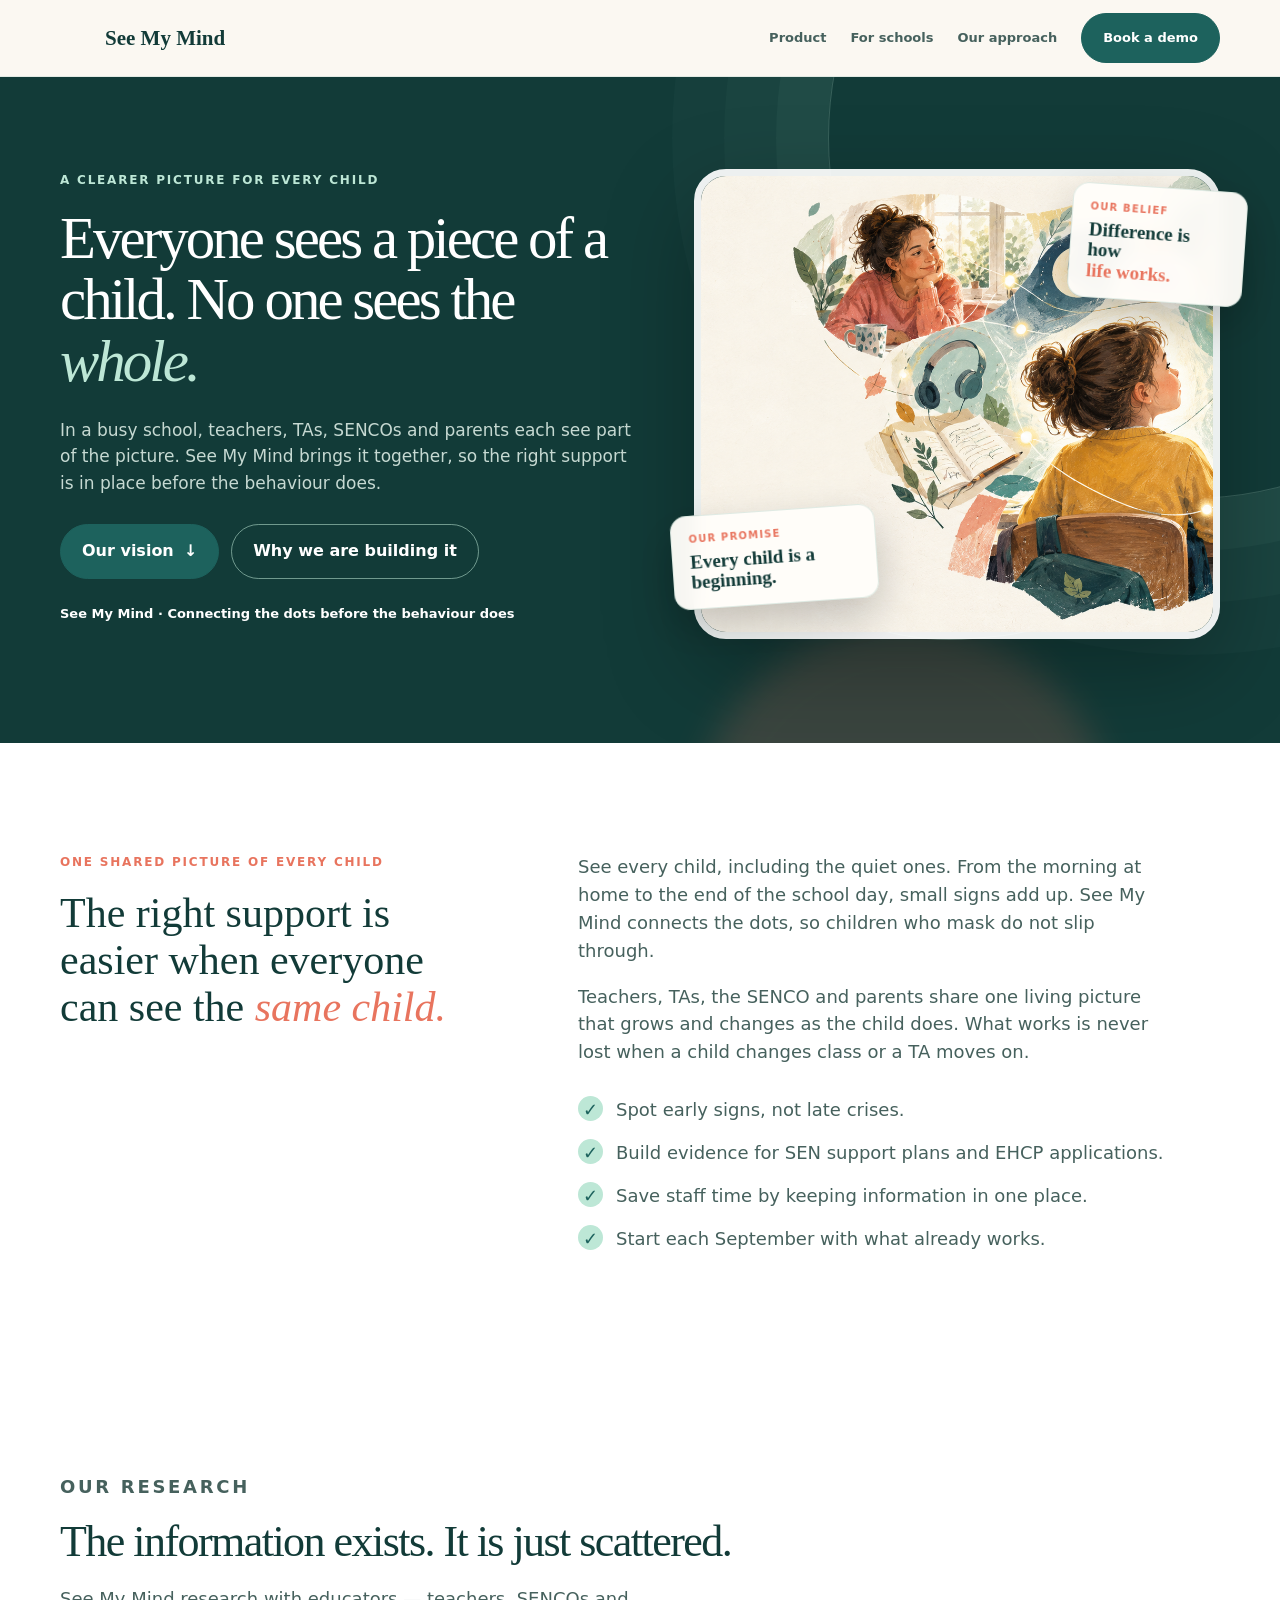
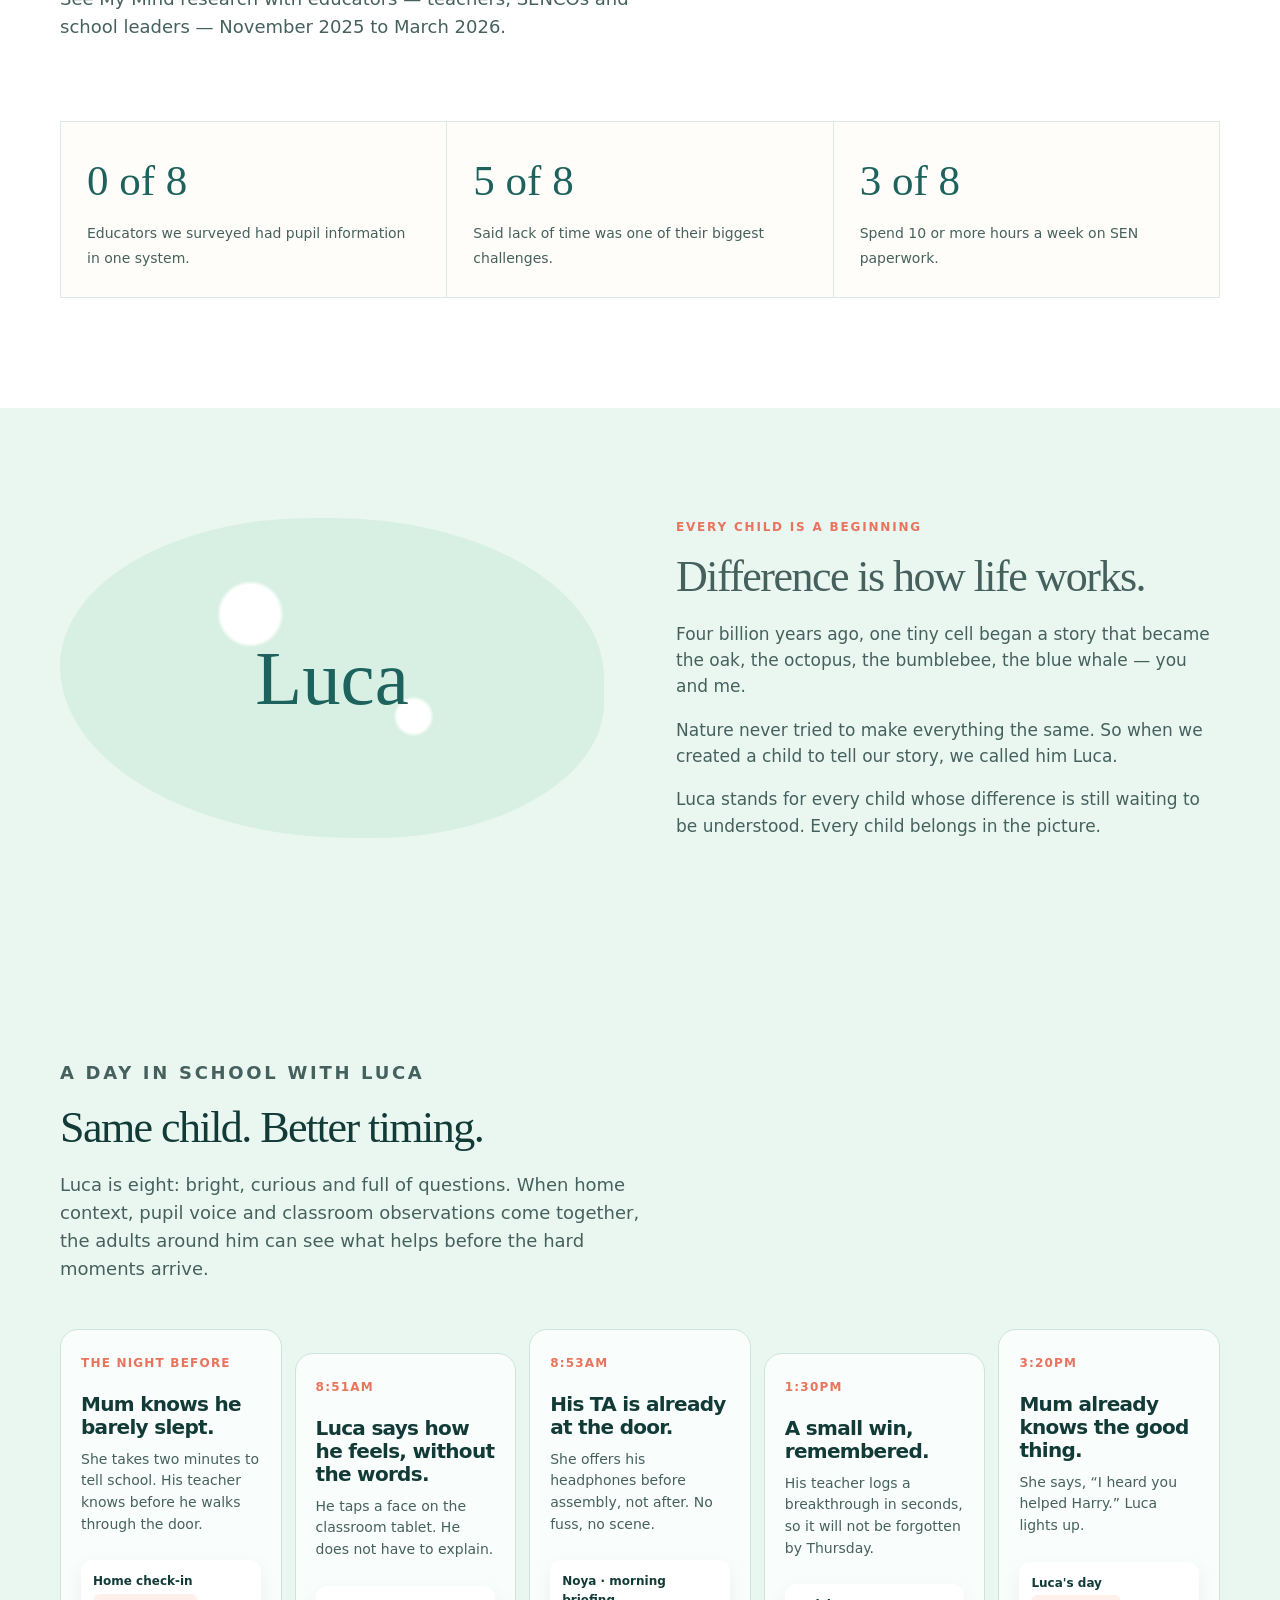
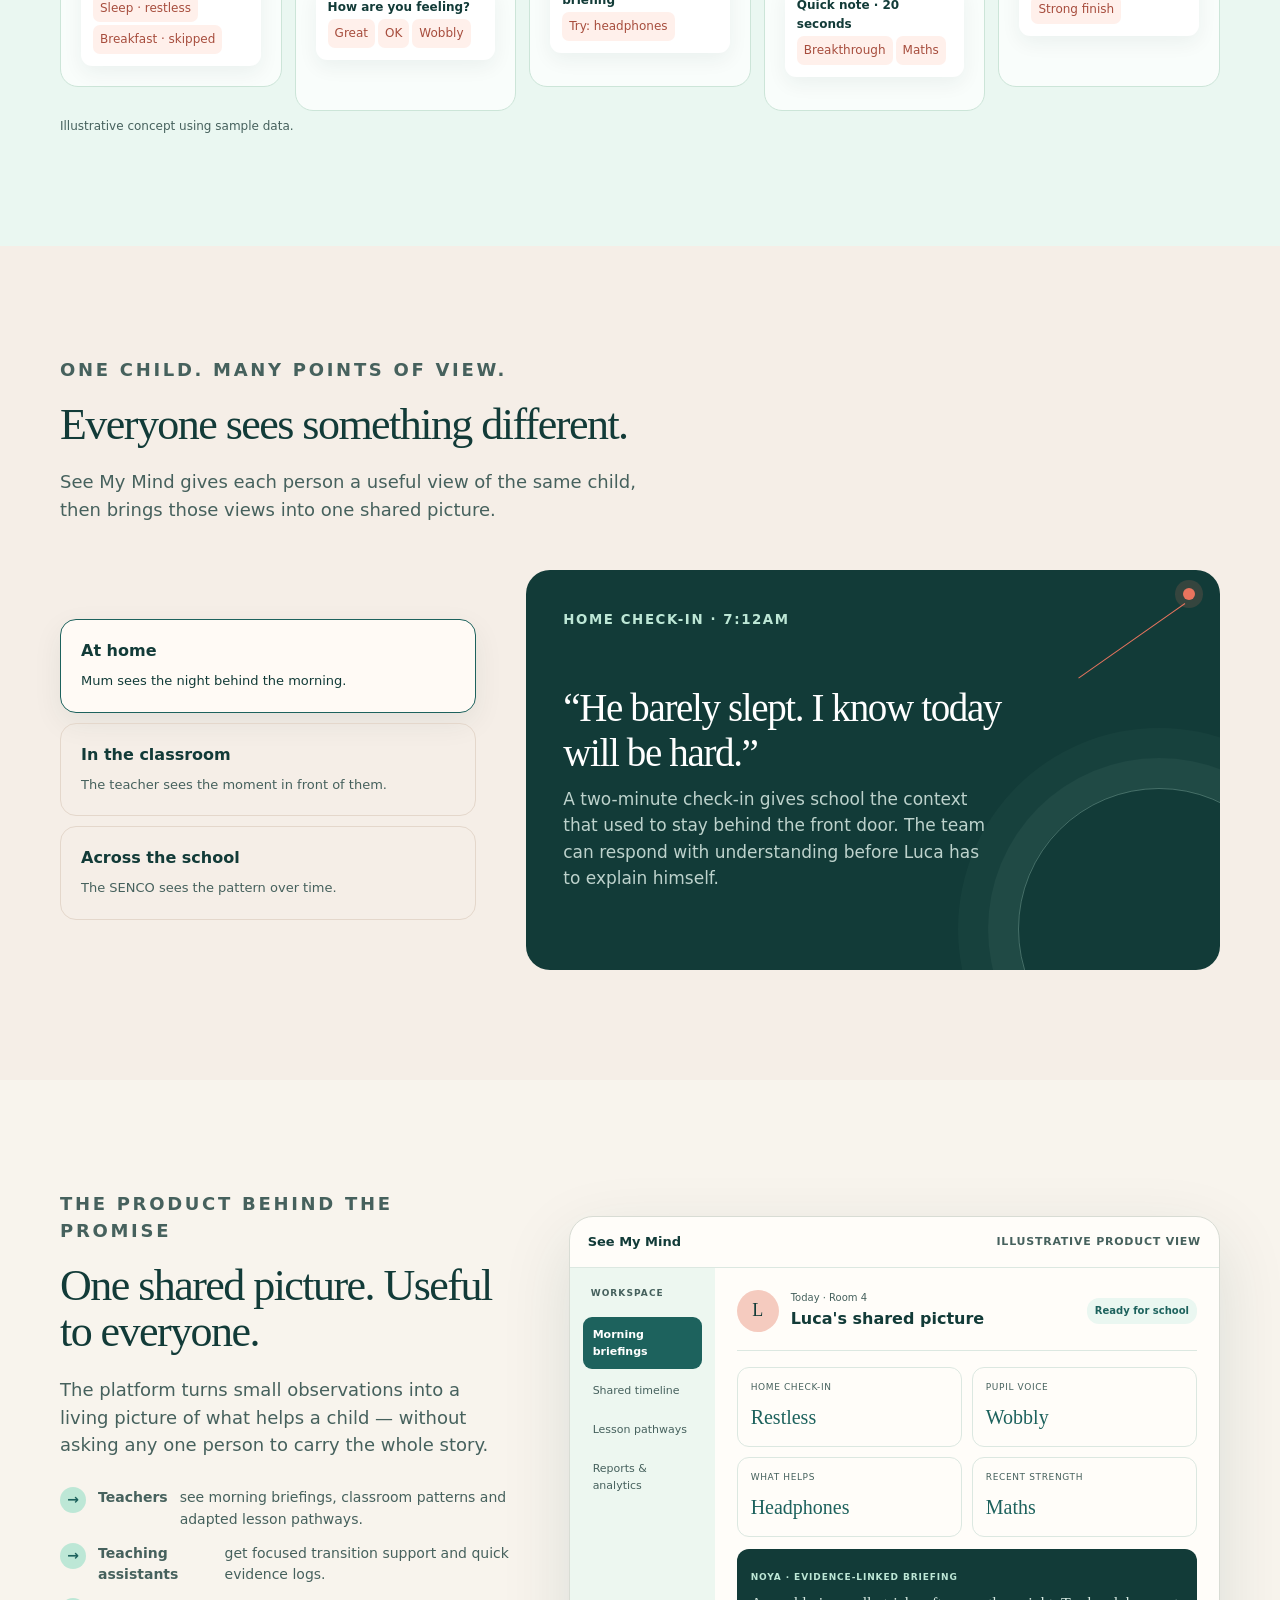
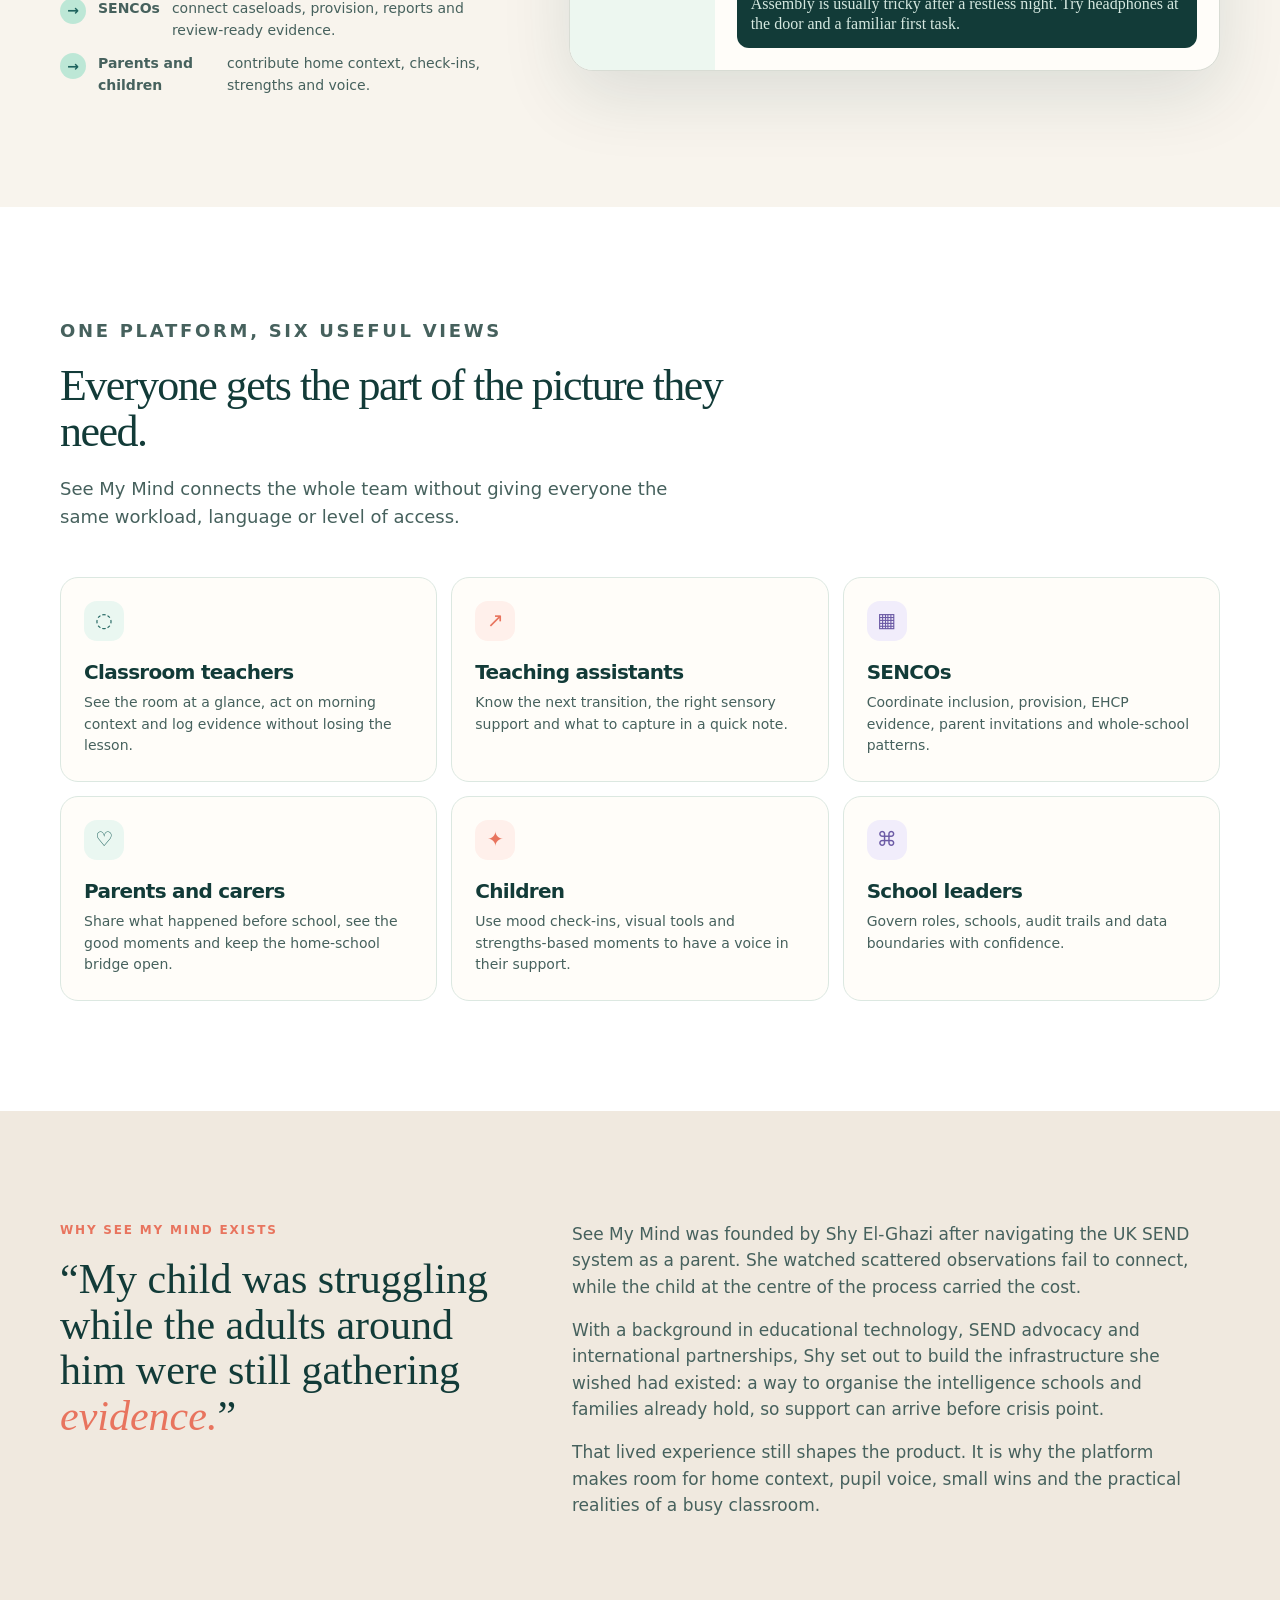
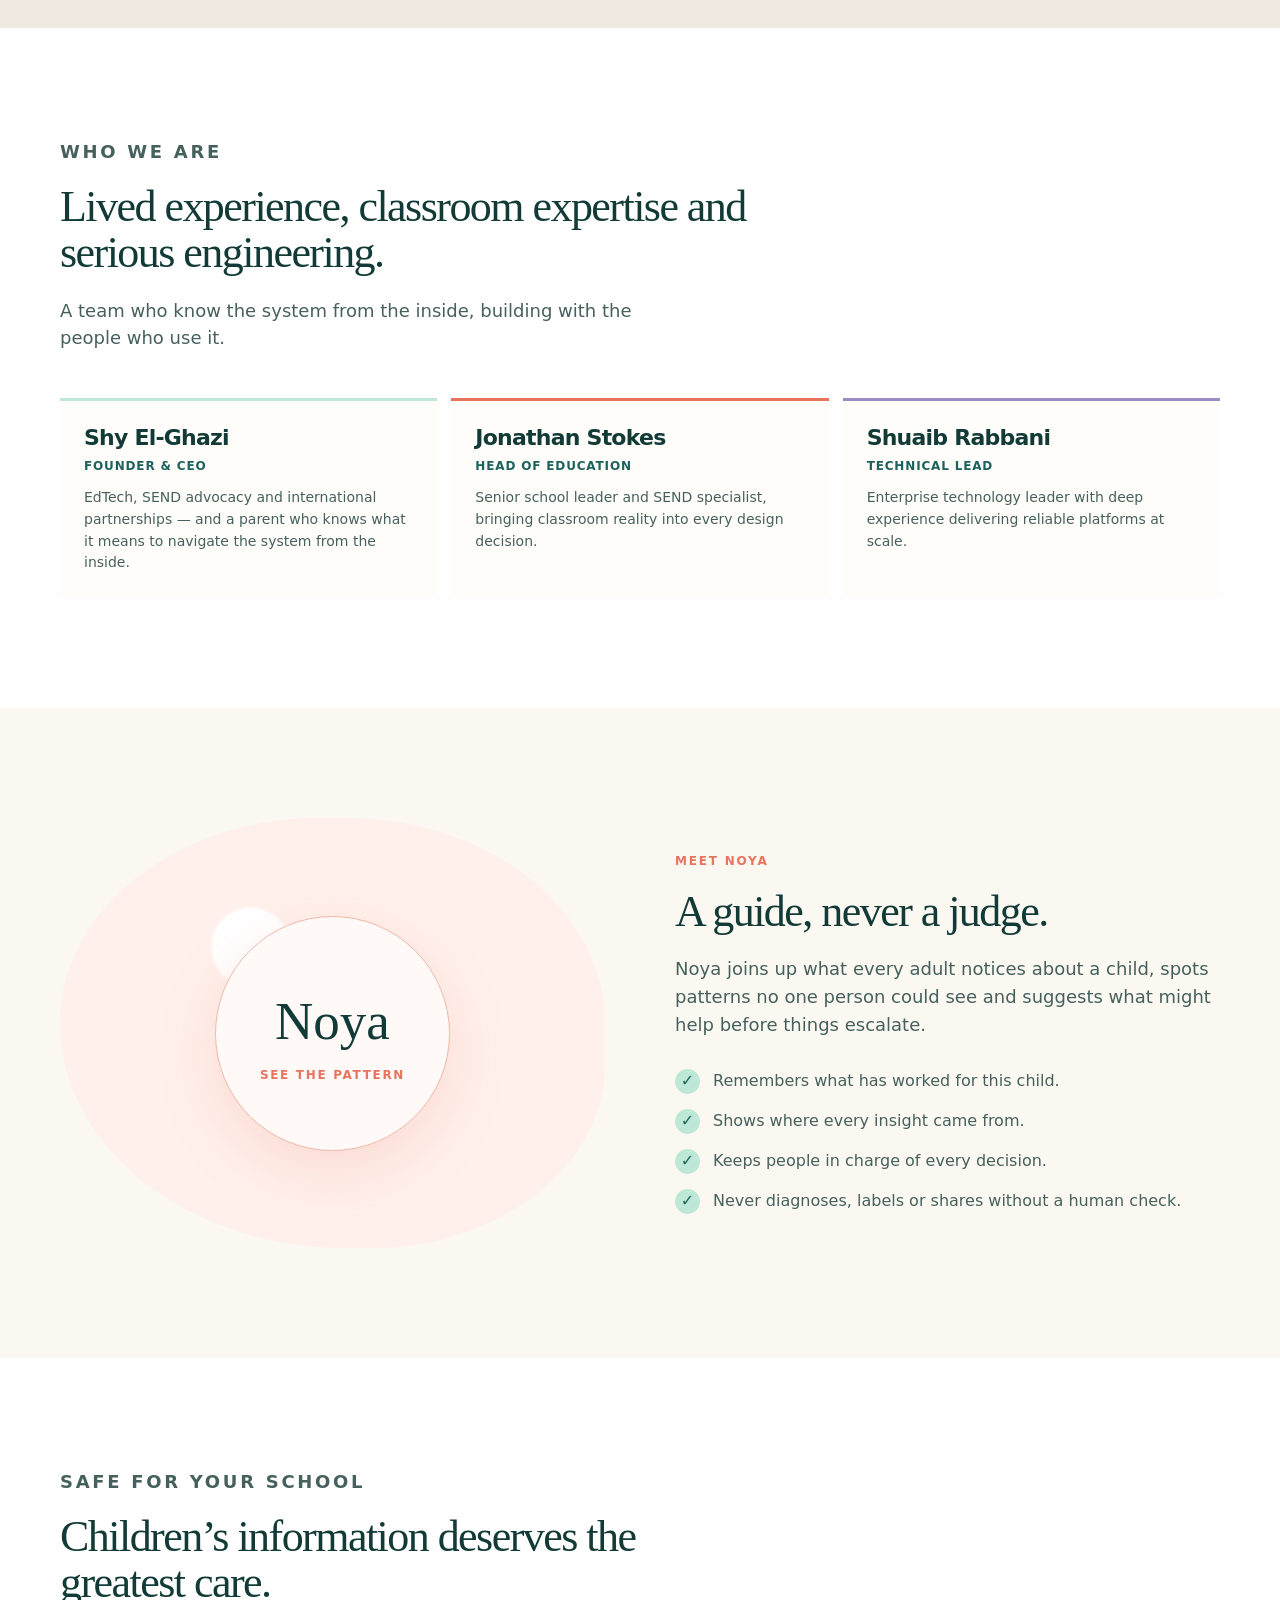
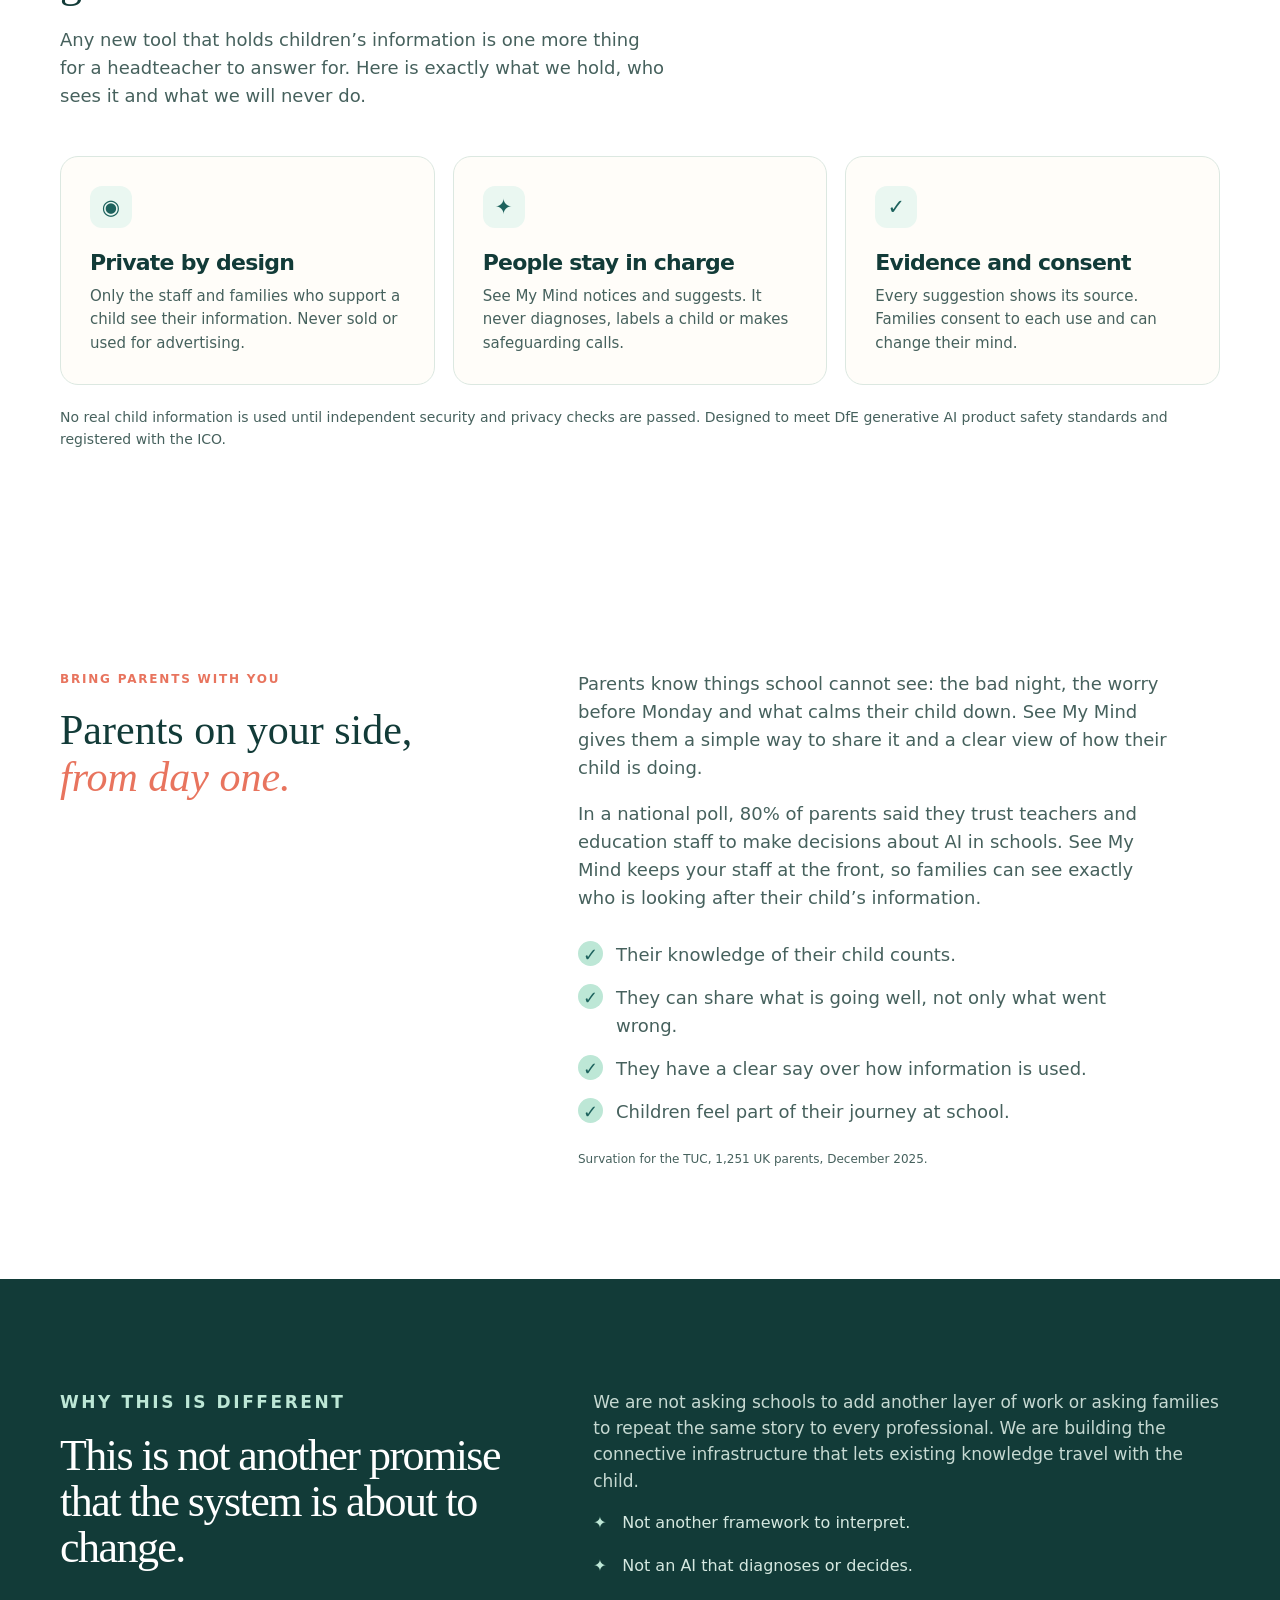
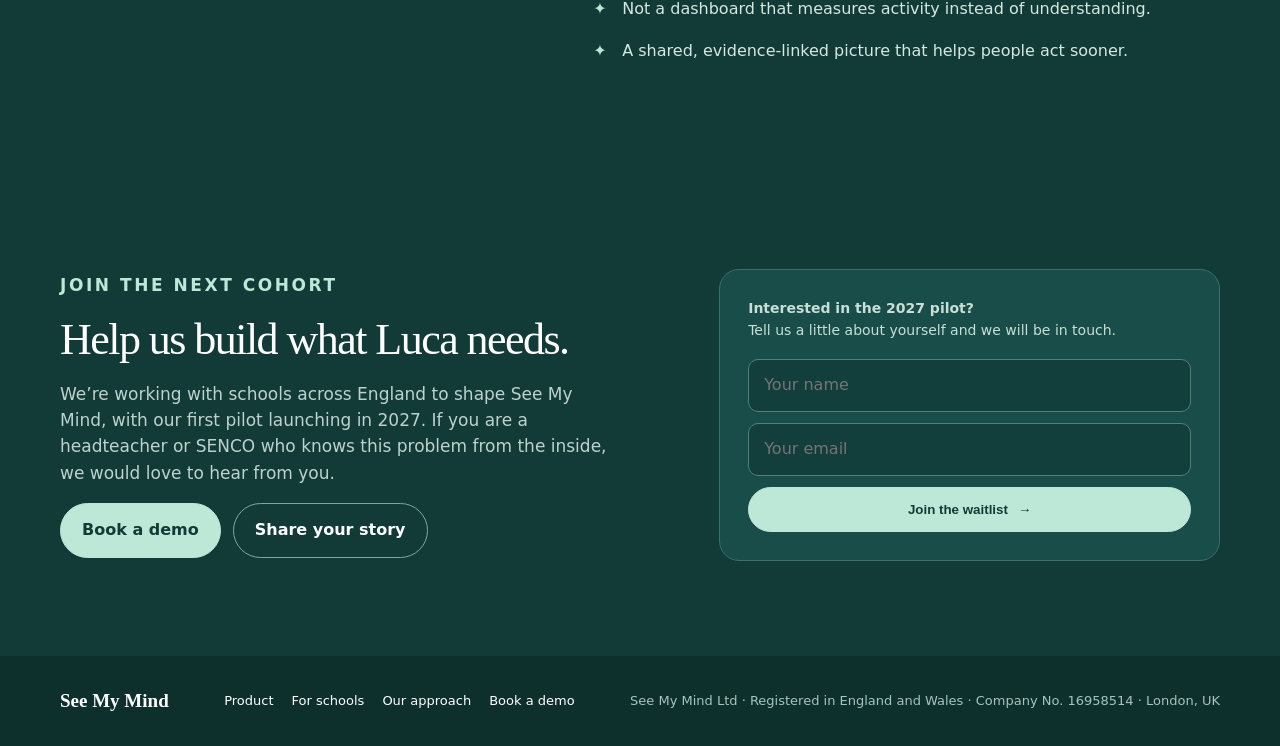
==== commit 4de79412: "Update website content and branding" ====
--- a/website/index.html
+++ b/website/index.html
@@ -43,8 +43,8 @@
     header { position: sticky; top: 0; z-index: 10; border-bottom: 1px solid rgba(220,232,225,.8); background: rgba(251,248,242,.9); backdrop-filter: blur(16px); }
     .nav { display: flex; align-items: center; justify-content: space-between; min-height: 76px; gap: 24px; }
     .brand { display: inline-flex; align-items: center; gap: 11px; font-family: var(--serif); font-size: 21px; font-weight: 700; text-decoration: none; white-space: nowrap; }
-    .mark { display: grid; place-items: center; width: 34px; height: 34px; border: 3px solid #6fc9a6; border-radius: 50%; color: var(--teal); }
-    .mark::after { content: ""; width: 15px; height: 9px; border: 2px solid currentColor; border-radius: 50%; }
+    .mark { display: inline-block; width: 34px; height: 34px; flex: 0 0 34px; background: url('assets/logos/01 SeeMyMind_Logo_NoText@4x.png') center / contain no-repeat; }
+    footer .mark { background-image: url('assets/logos/02 SeeMyMind_Logo_NoText_Outlined@4x.png'); }
     nav { display: flex; align-items: center; gap: 24px; color: var(--ink-soft); font-size: 13px; font-weight: 650; }
     nav a { text-decoration: none; }
     nav a:hover { color: var(--teal); }
@@ -197,11 +197,12 @@
     .difference-list li { position: relative; padding-left: 29px; color: #d5e8e0; }
     .difference-list li::before { content: "✦"; position: absolute; left: 0; color: var(--mint); }
     /* The homepage is the vision layer; product detail lives on the subpages. */
-    #how, #perspectives, #platform, #roles, #noya, #care, #difference { display: none !important; }
+    /* All homepage sections are part of the current content journey. */
     .trust { background: #fff; }
     .trust-grid { display: grid; grid-template-columns: repeat(3, 1fr); gap: 18px; }
     .trust-card { padding: 29px; border: 1px solid var(--line); border-radius: 18px; background: var(--paper); }
     .trust-card .icon { display: grid; place-items: center; width: 42px; height: 42px; margin-bottom: 22px; border-radius: 12px; background: var(--mint-wash); color: var(--teal); font-size: 21px; }
+    .legacy-story, .legacy-trust, .legacy-cta { display: none !important; }
     .trust-card p { margin-bottom: 0; color: var(--ink-soft); font-size: 15px; }
     .cta { padding: 95px 0; background: var(--ink); color: #fff; }
     .cta-grid { display: grid; grid-template-columns: 1fr .85fr; gap: 70px; align-items: center; }
@@ -272,9 +273,9 @@
     <section class="hero">
       <div class="wrap hero-grid">
         <div>
-          <p class="eyebrow">A different future for every child who is hard to read</p>
-          <h1>Every child deserves to be understood, not just <em>managed.</em></h1>
-          <p class="lead">We believe the world changes when the adults around a child stop seeing separate moments and start seeing the whole person.</p>
+          <p class="eyebrow">A clearer picture for every child</p>
+          <h1>Everyone sees a piece of a child. No one sees the <em>whole.</em></h1>
+          <p class="lead">In a busy school, teachers, TAs, SENCOs and parents each see part of the picture. See My Mind brings it together, so the right support is in place before the behaviour does.</p>
           <div class="actions"><a class="button" href="#story">Our vision <span aria-hidden="true">↓</span></a><a class="button secondary" href="our-approach.html">Why we are building it</a></div>
           <p class="hero-note"><strong>See My Mind · Connecting the dots before the behaviour does</strong></p>
         </div>
@@ -286,7 +287,7 @@
       </div>
     </section>
 
-    <section class="story" id="story">
+    <section class="story legacy-story" id="legacy-story">
       <div class="wrap">
         <div class="story-grid">
           <div><p class="eyebrow">The quiet child</p><p class="quote">“He's no trouble <em>at all.</em>”</p><p class="muted">What Luca's teacher says at parents' evening.</p></div>
@@ -296,6 +297,17 @@
       </div>
     </section>
 
+    <section class="story" id="story">
+      <div class="wrap story-grid">
+        <div><p class="eyebrow">One shared picture of every child</p><p class="quote">The right support is easier when everyone can see the <em>same child.</em></p></div>
+        <div class="story-copy"><p>See every child, including the quiet ones. From the morning at home to the end of the school day, small signs add up. See My Mind connects the dots, so children who mask do not slip through.</p><p>Teachers, TAs, the SENCO and parents share one living picture that grows and changes as the child does. What works is never lost when a child changes class or a TA moves on.</p><ul class="rules"><li>Spot early signs, not late crises.</li><li>Build evidence for SEN support plans and EHCP applications.</li><li>Save staff time by keeping information in one place.</li><li>Start each September with what already works.</li></ul></div>
+      </div>
+    </section>
+
+    <section class="story" id="research">
+      <div class="wrap"><div class="section-head"><p class="eyebrow">Our research</p><h2>The information exists. It is just scattered.</h2><p>See My Mind research with educators — teachers, SENCOs and school leaders — November 2025 to March 2026.</p></div><div class="stats"><div class="stat"><strong>0 of 8</strong><span>Educators we surveyed had pupil information in one system.</span></div><div class="stat"><strong>5 of 8</strong><span>Said lack of time was one of their biggest challenges.</span></div><div class="stat"><strong>3 of 8</strong><span>Spend 10 or more hours a week on SEN paperwork.</span></div></div></div>
+    </section>
+
     <section class="luca" id="luca">
       <div class="wrap luca-grid">
         <div class="luca-mark" aria-label="Luca, every child is a beginning"><strong>Luca</strong></div>
@@ -305,7 +317,7 @@
 
     <section class="day" id="how">
       <div class="wrap">
-        <div class="section-head"><p class="eyebrow">How it works</p><h2>A day with See My Mind</h2><p>Same child, same school, same hard morning. The difference is that everyone around Luca can finally see it.</p></div>
+        <div class="section-head"><p class="eyebrow">A day in school with Luca</p><h2>Same child. Better timing.</h2><p>Luca is eight: bright, curious and full of questions. When home context, pupil voice and classroom observations come together, the adults around him can see what helps before the hard moments arrive.</p></div>
         <div class="timeline">
           <article class="moment"><span class="time">The night before</span><h3>Mum knows he barely slept.</h3><p>She takes two minutes to tell school. His teacher knows before he walks through the door.</p><div class="mini-ui"><b>Home check-in</b><br><span>Sleep · restless</span><span>Breakfast · skipped</span></div></article>
           <article class="moment"><span class="time">8:51am</span><h3>Luca says how he feels, without the words.</h3><p>He taps a face on the classroom tablet. He does not have to explain.</p><div class="mini-ui"><b>How are you feeling?</b><br><span>Great</span><span>OK</span><span>Wobbly</span></div></article>
@@ -372,7 +384,7 @@
       </div>
     </section>
 
-    <section class="origin" id="story">
+    <section class="origin" id="origin">
       <div class="wrap origin-grid">
         <div><p class="eyebrow">Why See My Mind exists</p><p class="origin-quote">“My child was struggling while the adults around him were still gathering <em>evidence.</em>”</p></div>
         <div class="origin-copy"><p>See My Mind was founded by Shy El-Ghazi after navigating the UK SEND system as a parent. She watched scattered observations fail to connect, while the child at the centre of the process carried the cost.</p><p>With a background in educational technology, SEND advocacy and international partnerships, Shy set out to build the infrastructure she wished had existed: a way to organise the intelligence schools and families already hold, so support can arrive before crisis point.</p><p>That lived experience still shapes the product. It is why the platform makes room for home context, pupil voice, small wins and the practical realities of a busy classroom.</p></div>
@@ -390,16 +402,27 @@
       </div>
     </section>
 
-    <section class="trust" id="care">
+    <section class="trust legacy-trust" id="care">
       <div class="wrap"><div class="section-head"><p class="eyebrow">Built safely, from day one</p><h2>Children’s information deserves the greatest care.</h2></div><div class="trust-grid"><article class="trust-card"><div class="icon">◉</div><h3>Private by design</h3><p>Each school’s information is kept separate, with controls on who can see what.</p></article><article class="trust-card"><div class="icon">↗</div><h3>The right people only</h3><p>Parents see their own child. Staff see the children they support. Nothing more.</p></article><article class="trust-card"><div class="icon">✦</div><h3>People stay in charge</h3><p>Noya suggests. Teachers, SENCOs and parents decide.</p></article></div></div>
+    </section>
+
+    <section class="trust" id="safe-school">
+      <div class="wrap"><div class="section-head"><p class="eyebrow">Safe for your school</p><h2>Children’s information deserves the greatest care.</h2><p>Any new tool that holds children’s information is one more thing for a headteacher to answer for. Here is exactly what we hold, who sees it and what we will never do.</p></div><div class="trust-grid"><article class="trust-card"><div class="icon">◉</div><h3>Private by design</h3><p>Only the staff and families who support a child see their information. Never sold or used for advertising.</p></article><article class="trust-card"><div class="icon">✦</div><h3>People stay in charge</h3><p>See My Mind notices and suggests. It never diagnoses, labels a child or makes safeguarding calls.</p></article><article class="trust-card"><div class="icon">✓</div><h3>Evidence and consent</h3><p>Every suggestion shows its source. Families consent to each use and can change their mind.</p></article></div><p class="muted" style="margin:22px 0 0;font-size:14px;">No real child information is used until independent security and privacy checks are passed. Designed to meet DfE generative AI product safety standards and registered with the ICO.</p></div>
+    </section>
+
+    <section class="story" id="parents">
+      <div class="wrap story-grid"><div><p class="eyebrow">Bring parents with you</p><p class="quote">Parents on your side, <em>from day one.</em></p></div><div class="story-copy"><p>Parents know things school cannot see: the bad night, the worry before Monday and what calms their child down. See My Mind gives them a simple way to share it and a clear view of how their child is doing.</p><p>In a national poll, 80% of parents said they trust teachers and education staff to make decisions about AI in schools. See My Mind keeps your staff at the front, so families can see exactly who is looking after their child’s information.</p><ul class="rules"><li>Their knowledge of their child counts.</li><li>They can share what is going well, not only what went wrong.</li><li>They have a clear say over how information is used.</li><li>Children feel part of their journey at school.</li></ul><p class="muted" style="margin-top:24px;font-size:12px;">Survation for the TUC, 1,251 UK parents, December 2025.</p></div></div>
     </section>
 
     <section class="difference" id="difference">
       <div class="wrap difference-grid"><div><p class="eyebrow">Why this is different</p><h2>This is not another promise that the system is about to change.</h2></div><div><p>We are not asking schools to add another layer of work or asking families to repeat the same story to every professional. We are building the connective infrastructure that lets existing knowledge travel with the child.</p><ul class="difference-list"><li>Not another framework to interpret.</li><li>Not an AI that diagnoses or decides.</li><li>Not a dashboard that measures activity instead of understanding.</li><li>A shared, evidence-linked picture that helps people act sooner.</li></ul></div></div>
     </section>
 
+    <section class="cta legacy-cta" id="legacy-join">
+      <div class="wrap cta-grid"><div><p class="eyebrow" style="color:var(--mint);">Join the next cohort</p><h2>Help us build the infrastructure children deserve.</h2><p>Our first pilot cohort is live in England and we are building the waitlist for the next group of schools. If you are a headteacher or SENCO who knows this problem from the inside, we would love to hear from you.</p><div class="actions"><a class="button" href="mailto:hello@seemymind.co.uk?subject=Book%20a%20See%20My%20Mind%20demo">Book a demo</a><a class="button secondary" href="mailto:hello@seemymind.co.uk?subject=Share%20your%20story">Share your story</a></div></div><div class="cta-card"><p><strong>Interested in the next cohort?</strong><br>Tell us a little about yourself and we will be in touch.</p><form class="contact" action="mailto:hello@seemymind.co.uk" method="post" enctype="text/plain"><input aria-label="Your name" name="name" placeholder="Your name" required><input aria-label="Your email" name="email" type="email" placeholder="Your email" required><button class="button" type="submit">Join the waitlist <span aria-hidden="true">→</span></button></form></div></div>
+    </section>
     <section class="cta" id="join">
-      <div class="wrap cta-grid"><div><p class="eyebrow" style="color:var(--mint);">Join the next cohort</p><h2>Help us build the infrastructure children deserve.</h2><p>Our first pilot cohort is live in England and we are building the waitlist for the next group of schools. If you are a headteacher or SENCO who knows this problem from the inside, we would love to hear from you.</p><div class="actions"><a class="button" href="mailto:hello@seemymind.co.uk?subject=Book%20a%20See%20My%20Mind%20demo">Book a demo</a><a class="button secondary" href="mailto:hello@seemymind.co.uk?subject=Share%20your%20story">Share your story</a></div></div><div class="cta-card"><p><strong>Interested in the next cohort?</strong><br>Tell us a little about yourself and we will be in touch.</p><form class="contact" action="mailto:hello@seemymind.co.uk" method="post" enctype="text/plain"><input aria-label="Your name" name="name" placeholder="Your name" required><input aria-label="Your email" name="email" type="email" placeholder="Your email" required><button class="button" type="submit">Join the waitlist <span aria-hidden="true">→</span></button></form></div></div>
+      <div class="wrap cta-grid"><div><p class="eyebrow" style="color:var(--mint);">Join the next cohort</p><h2>Help us build what Luca needs.</h2><p>We’re working with schools across England to shape See My Mind, with our first pilot launching in 2027. If you are a headteacher or SENCO who knows this problem from the inside, we would love to hear from you.</p><div class="actions"><a class="button" href="mailto:hello@seemymind.co.uk?subject=Book%20a%20See%20My%20Mind%20demo">Book a demo</a><a class="button secondary" href="mailto:hello@seemymind.co.uk?subject=Share%20your%20story">Share your story</a></div></div><div class="cta-card"><p><strong>Interested in the 2027 pilot?</strong><br>Tell us a little about yourself and we will be in touch.</p><form class="contact" action="mailto:hello@seemymind.co.uk" method="post" enctype="text/plain"><input aria-label="Your name" name="name" placeholder="Your name" required><input aria-label="Your email" name="email" type="email" placeholder="Your email" required><button class="button" type="submit">Join the waitlist <span aria-hidden="true">→</span></button></form></div></div>
     </section>
   </main>
   <footer><div class="wrap footer-row"><a class="brand" href="index.html">See My Mind</a><div class="footer-nav"><a href="product.html">Product</a><a href="for-schools.html">For schools</a><a href="our-approach.html">Our approach</a><a href="mailto:hello@seemymind.co.uk?subject=Book%20a%20school%20demo">Book a demo</a></div><span>See My Mind Ltd · Registered in England and Wales · Company No. 16958514 · London, UK</span></div></footer>
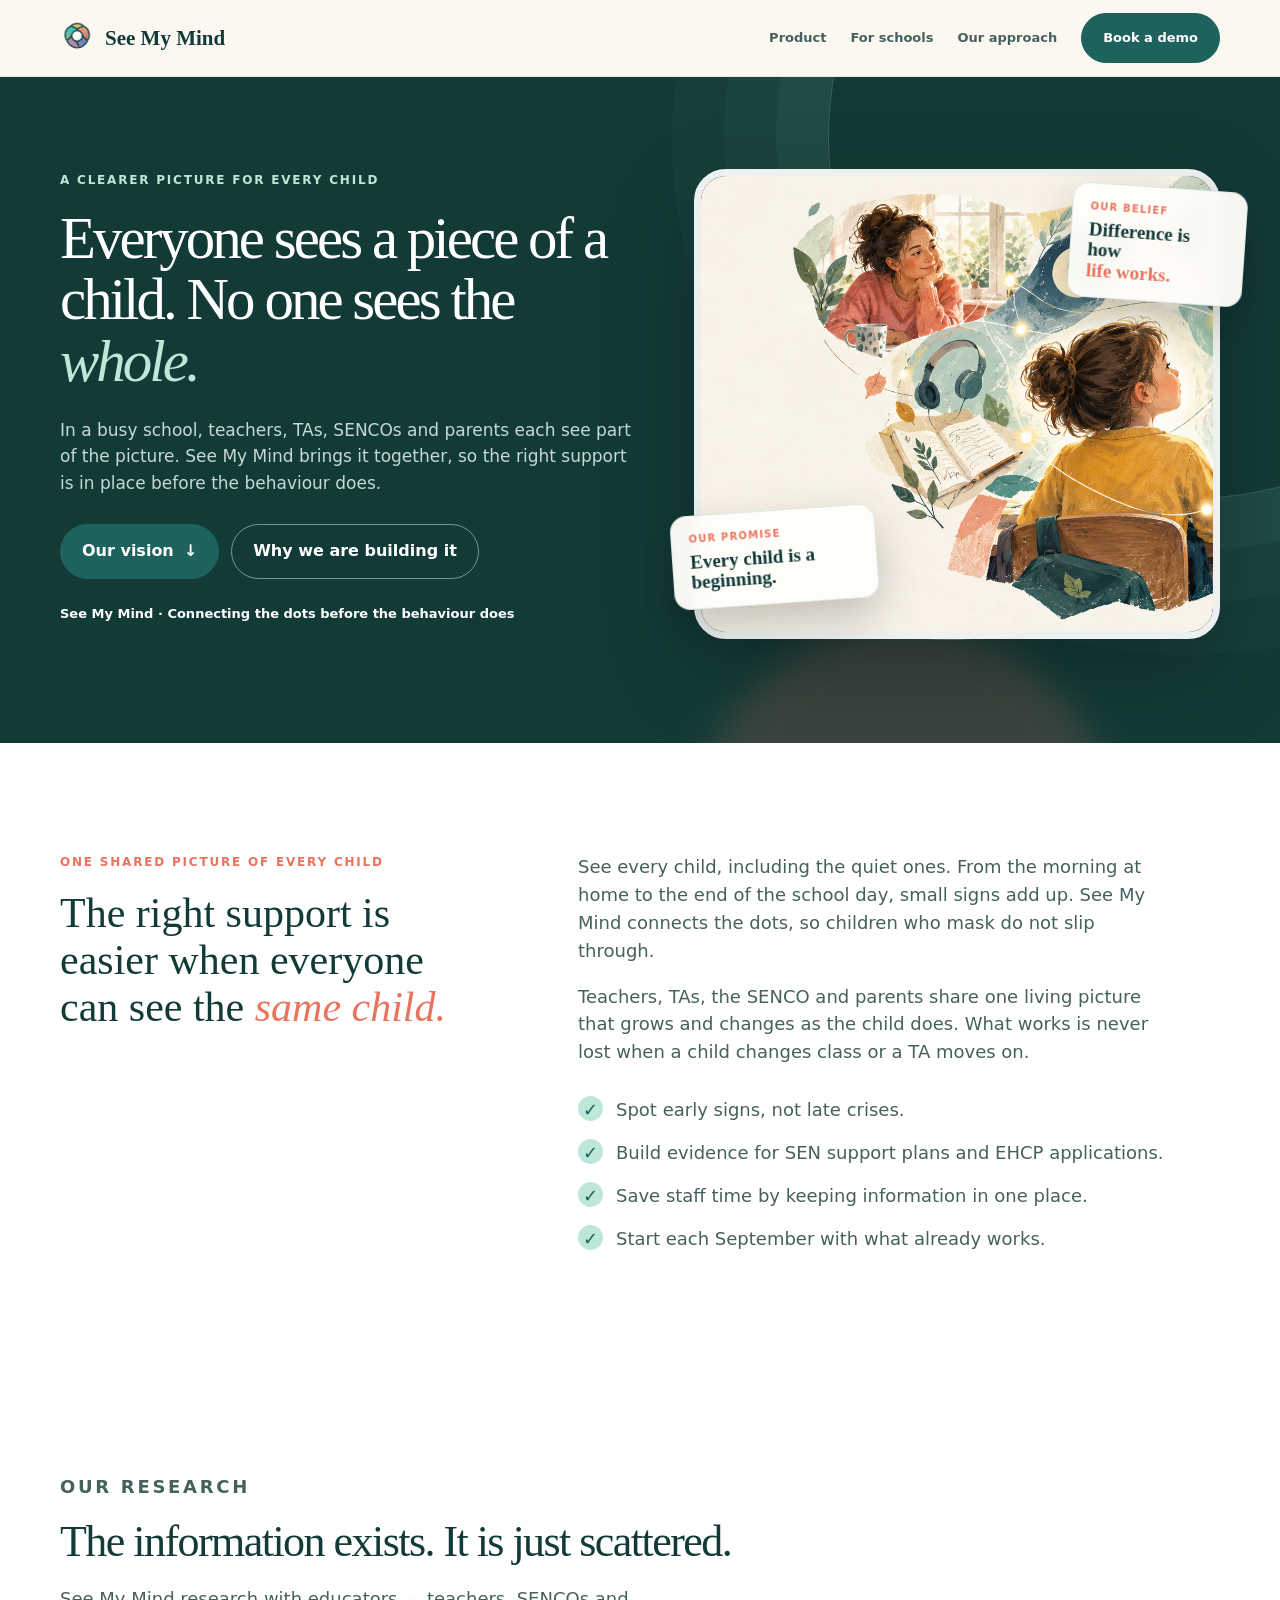
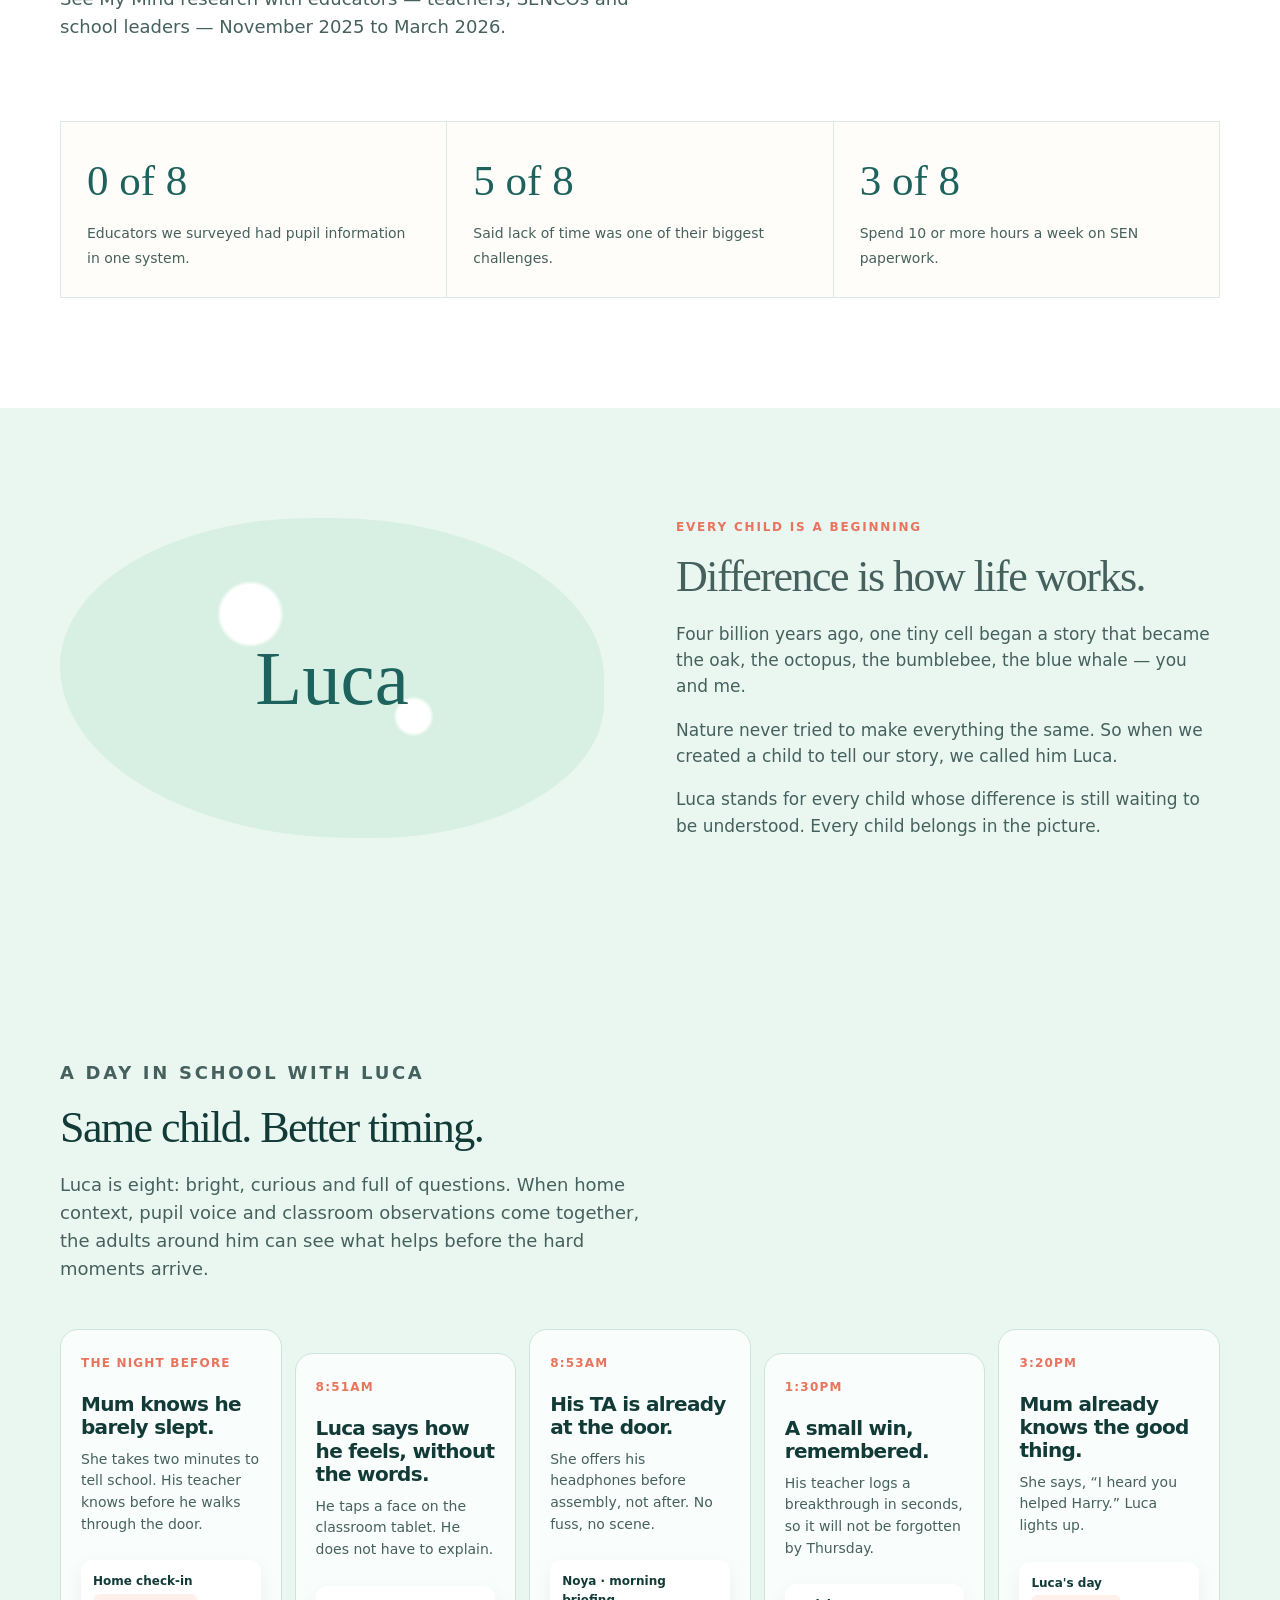
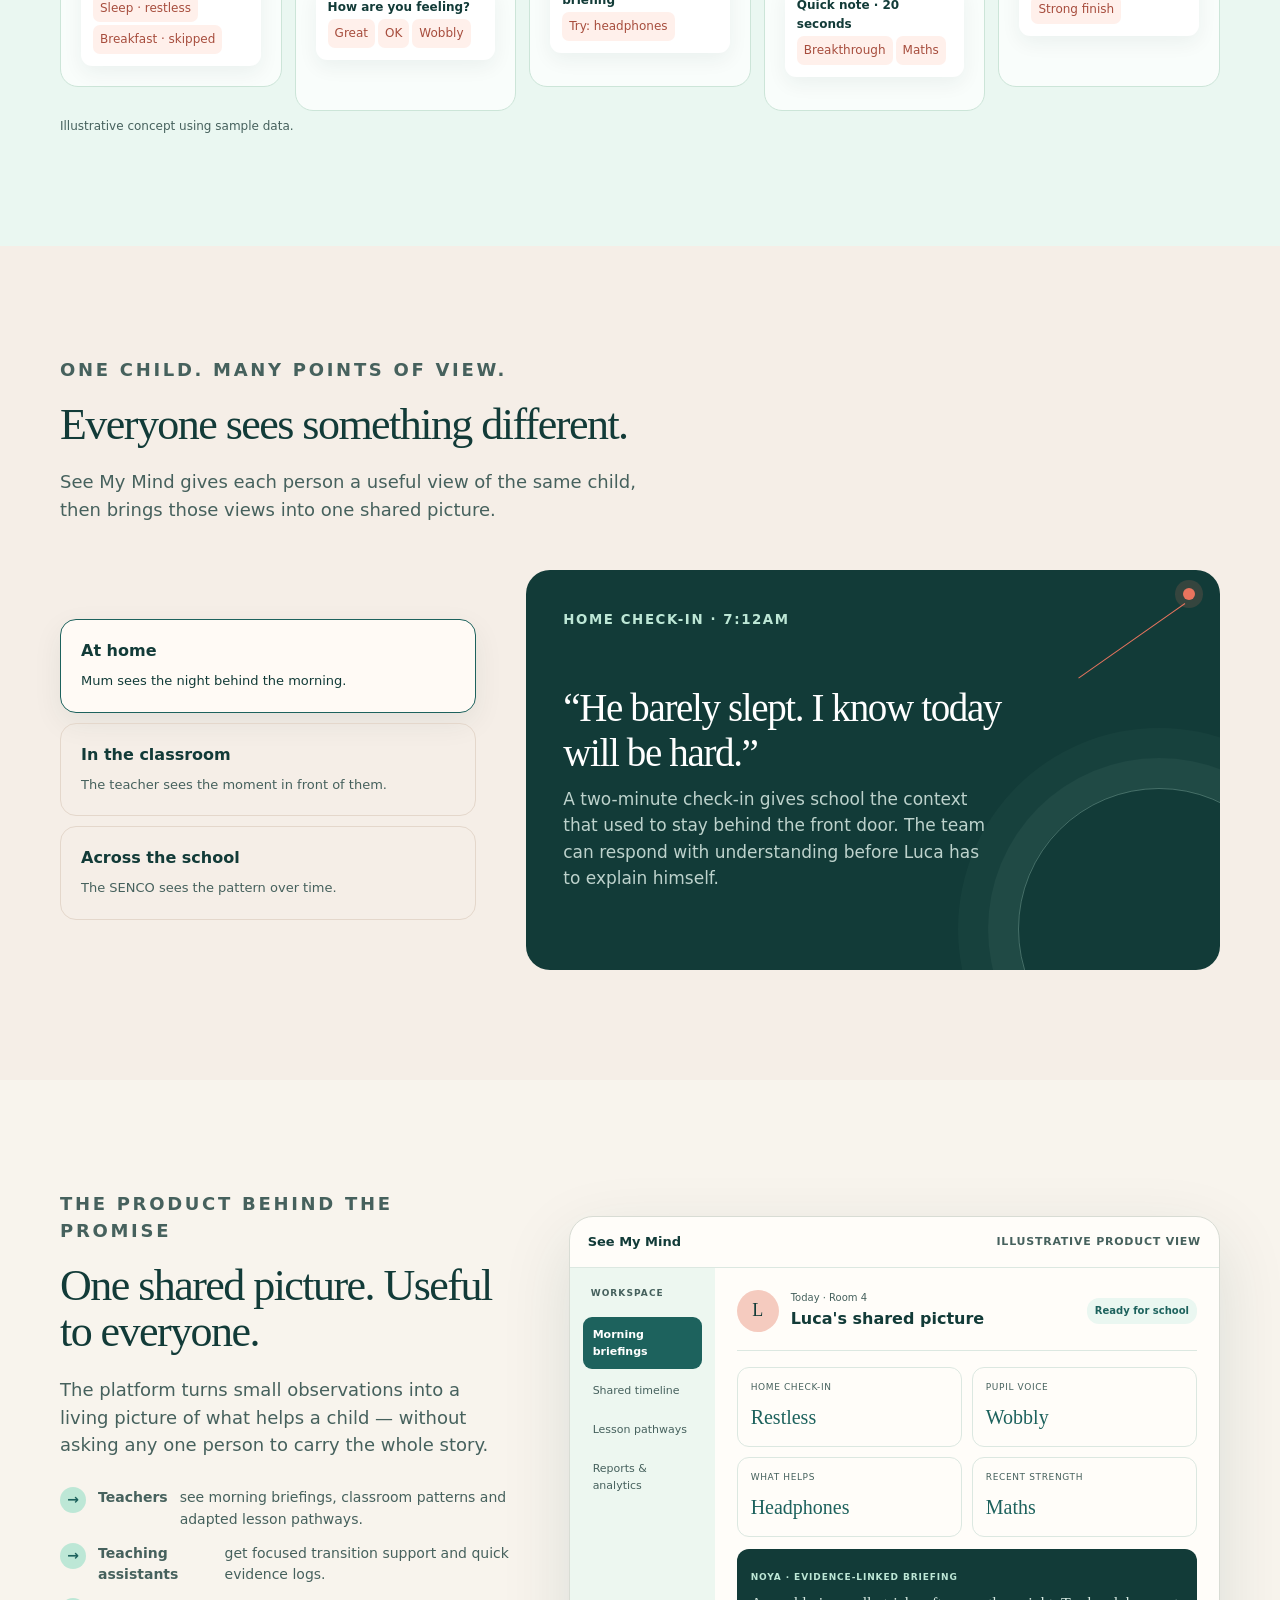
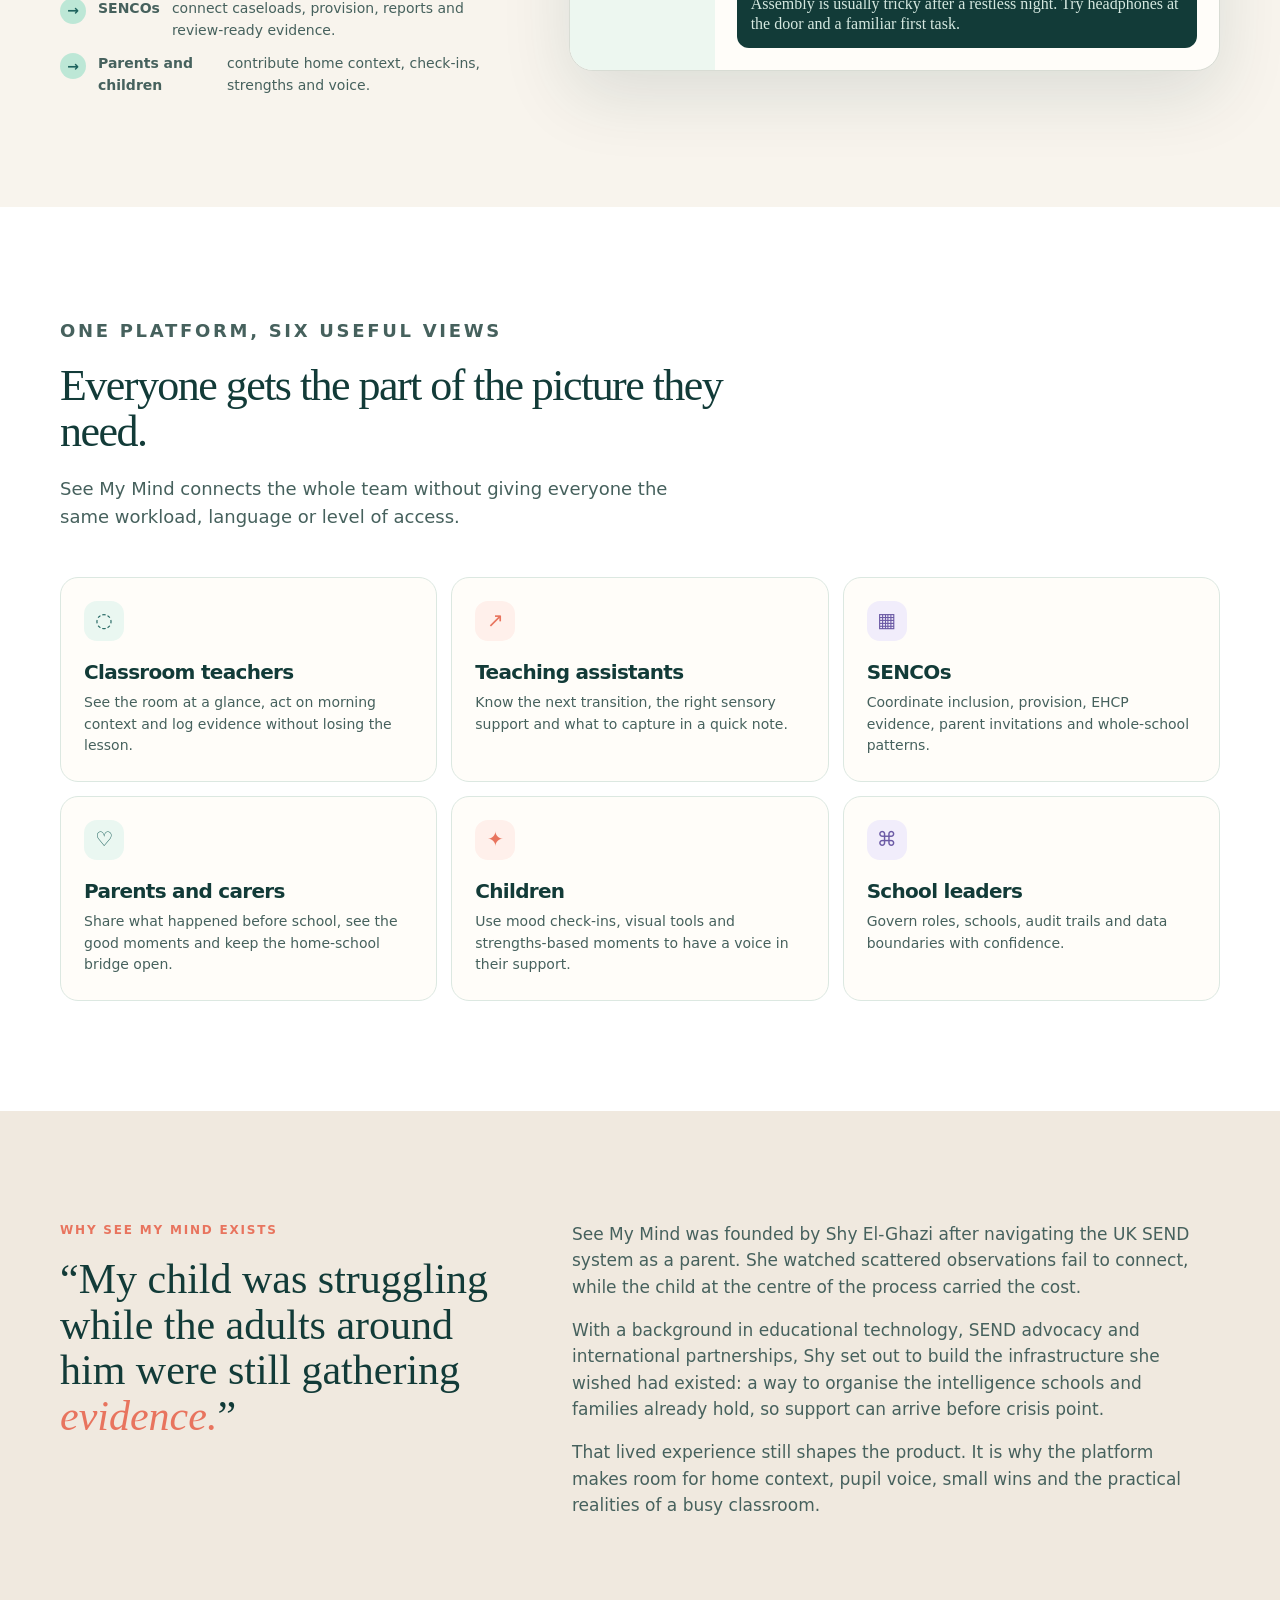
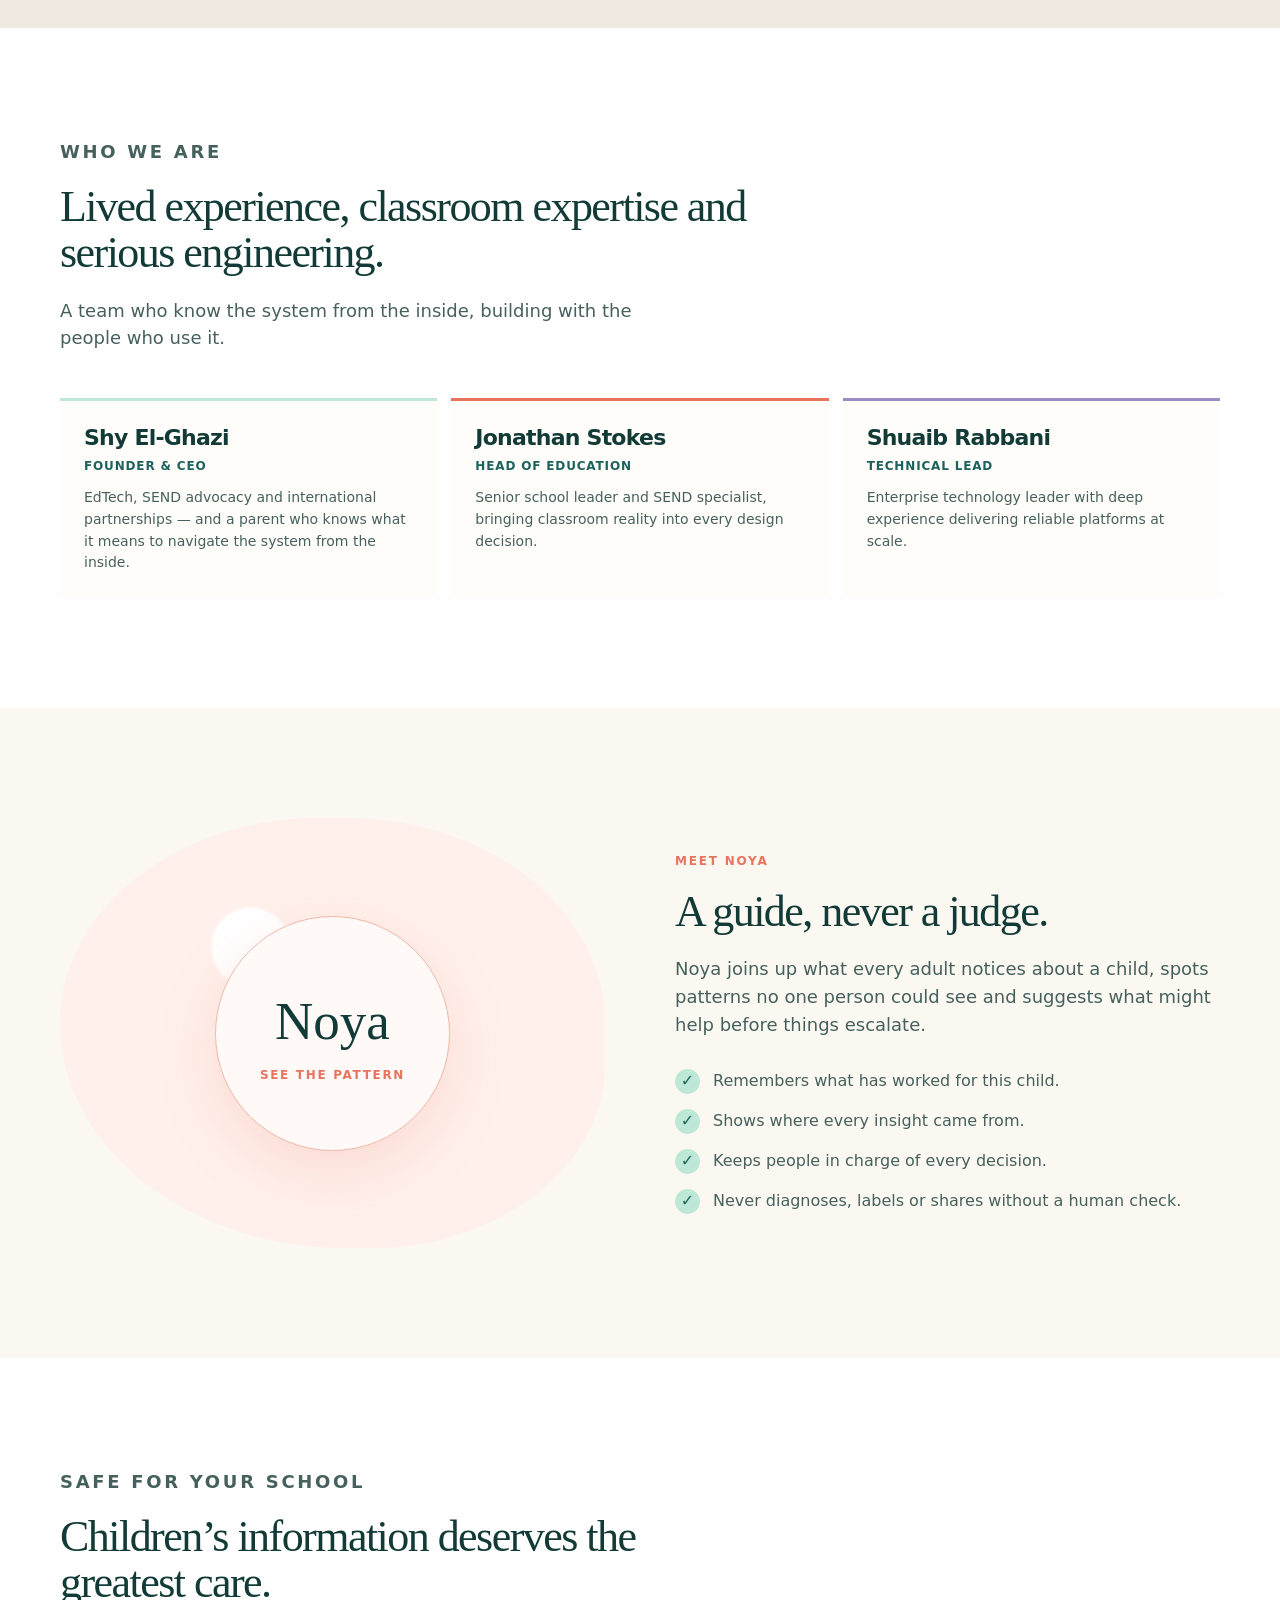
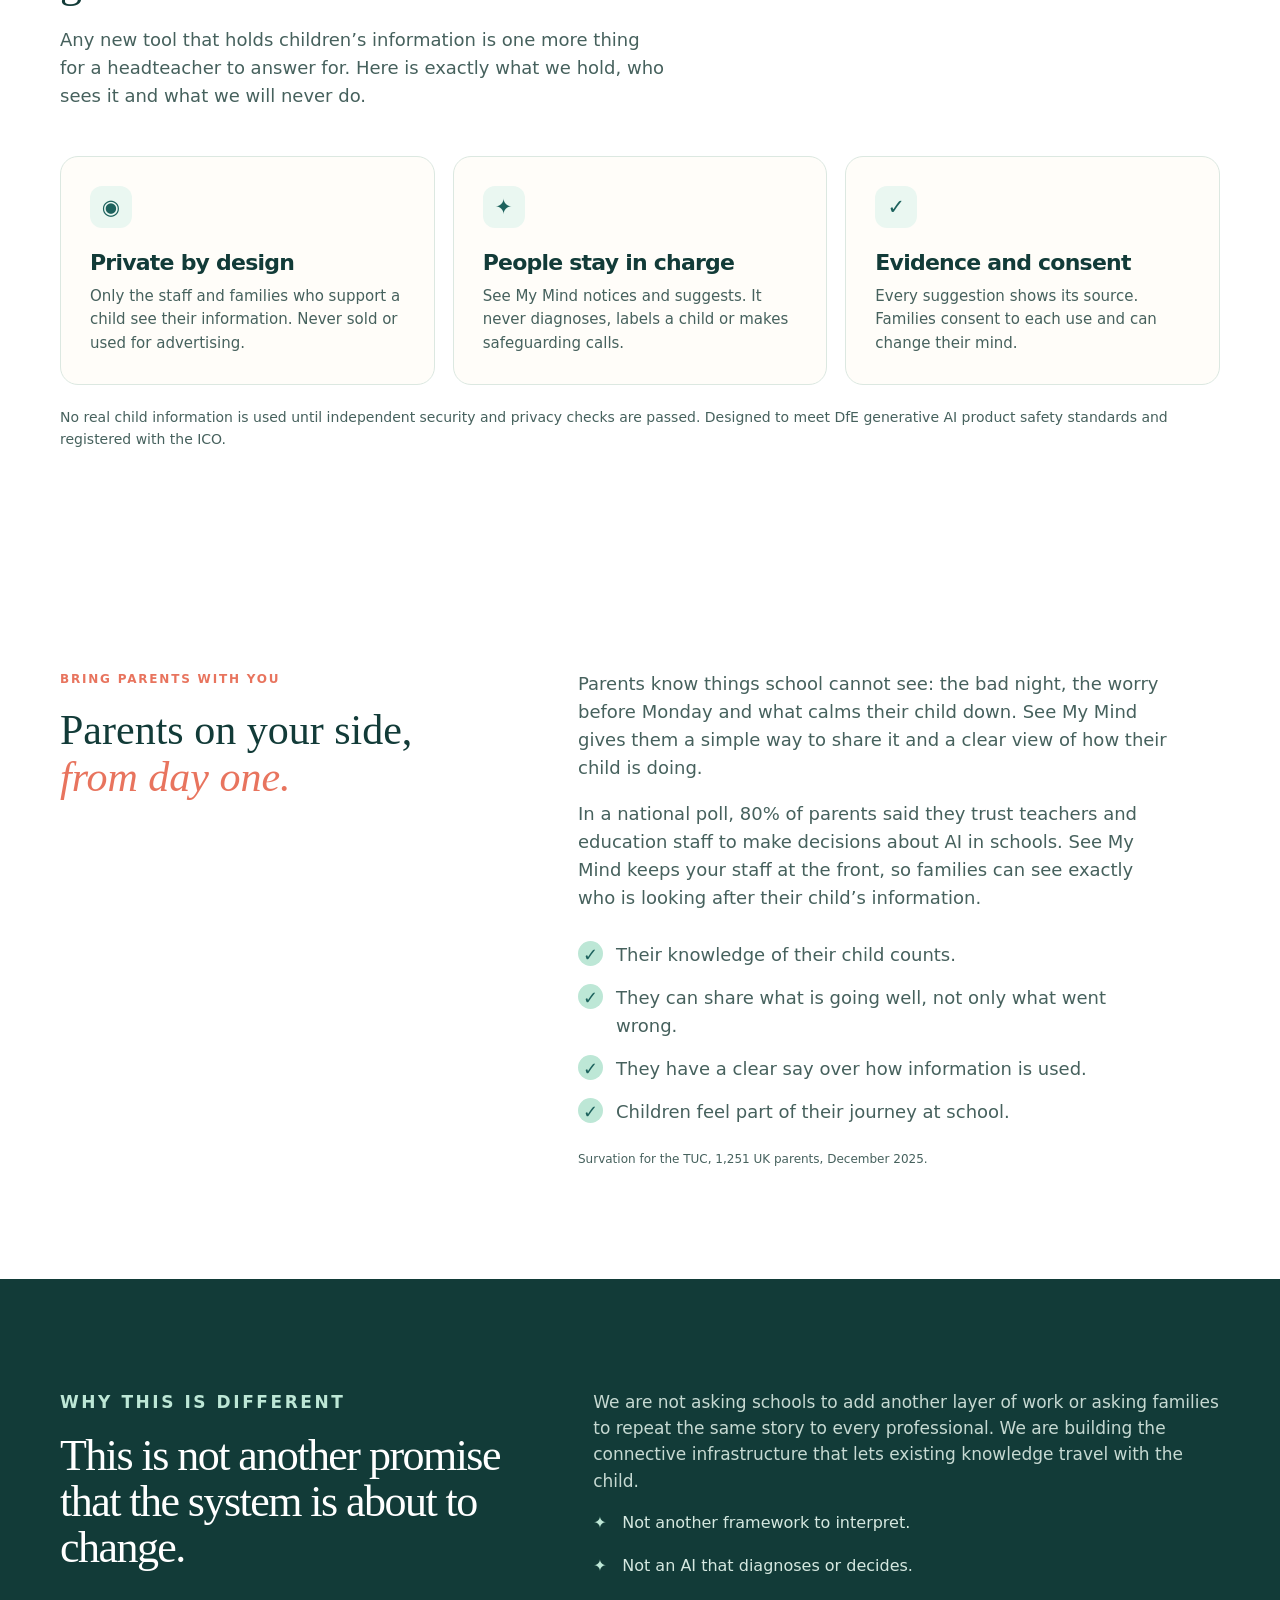
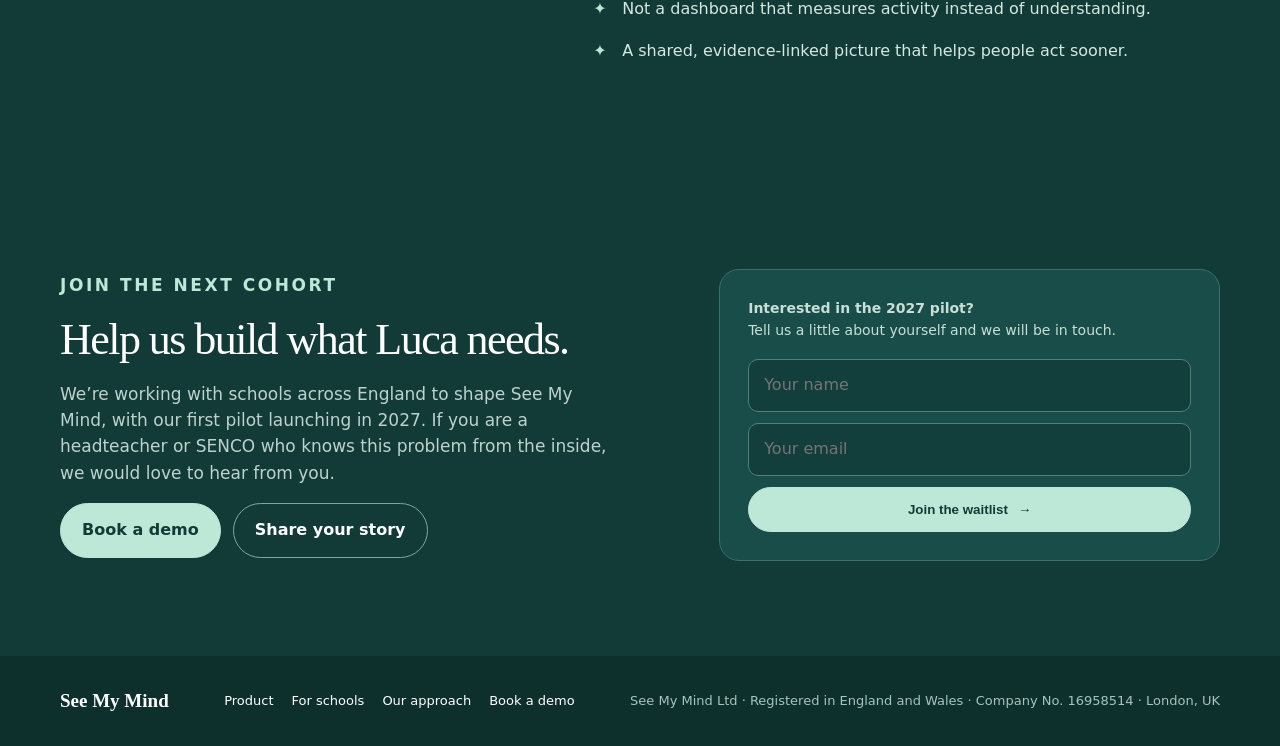
==== commit d25acb27: "Fix deployed website logo asset paths" ====
--- a/website/index.html
+++ b/website/index.html
@@ -43,8 +43,8 @@
     header { position: sticky; top: 0; z-index: 10; border-bottom: 1px solid rgba(220,232,225,.8); background: rgba(251,248,242,.9); backdrop-filter: blur(16px); }
     .nav { display: flex; align-items: center; justify-content: space-between; min-height: 76px; gap: 24px; }
     .brand { display: inline-flex; align-items: center; gap: 11px; font-family: var(--serif); font-size: 21px; font-weight: 700; text-decoration: none; white-space: nowrap; }
-    .mark { display: inline-block; width: 34px; height: 34px; flex: 0 0 34px; background: url('assets/logos/01 SeeMyMind_Logo_NoText@4x.png') center / contain no-repeat; }
-    footer .mark { background-image: url('assets/logos/02 SeeMyMind_Logo_NoText_Outlined@4x.png'); }
+    .mark { display: inline-block; width: 34px; height: 34px; flex: 0 0 34px; background: url('assets/logo-mark.png') center / contain no-repeat; }
+    footer .mark { background-image: url('assets/logo-mark-outlined.png'); }
     nav { display: flex; align-items: center; gap: 24px; color: var(--ink-soft); font-size: 13px; font-weight: 650; }
     nav a { text-decoration: none; }
     nav a:hover { color: var(--teal); }
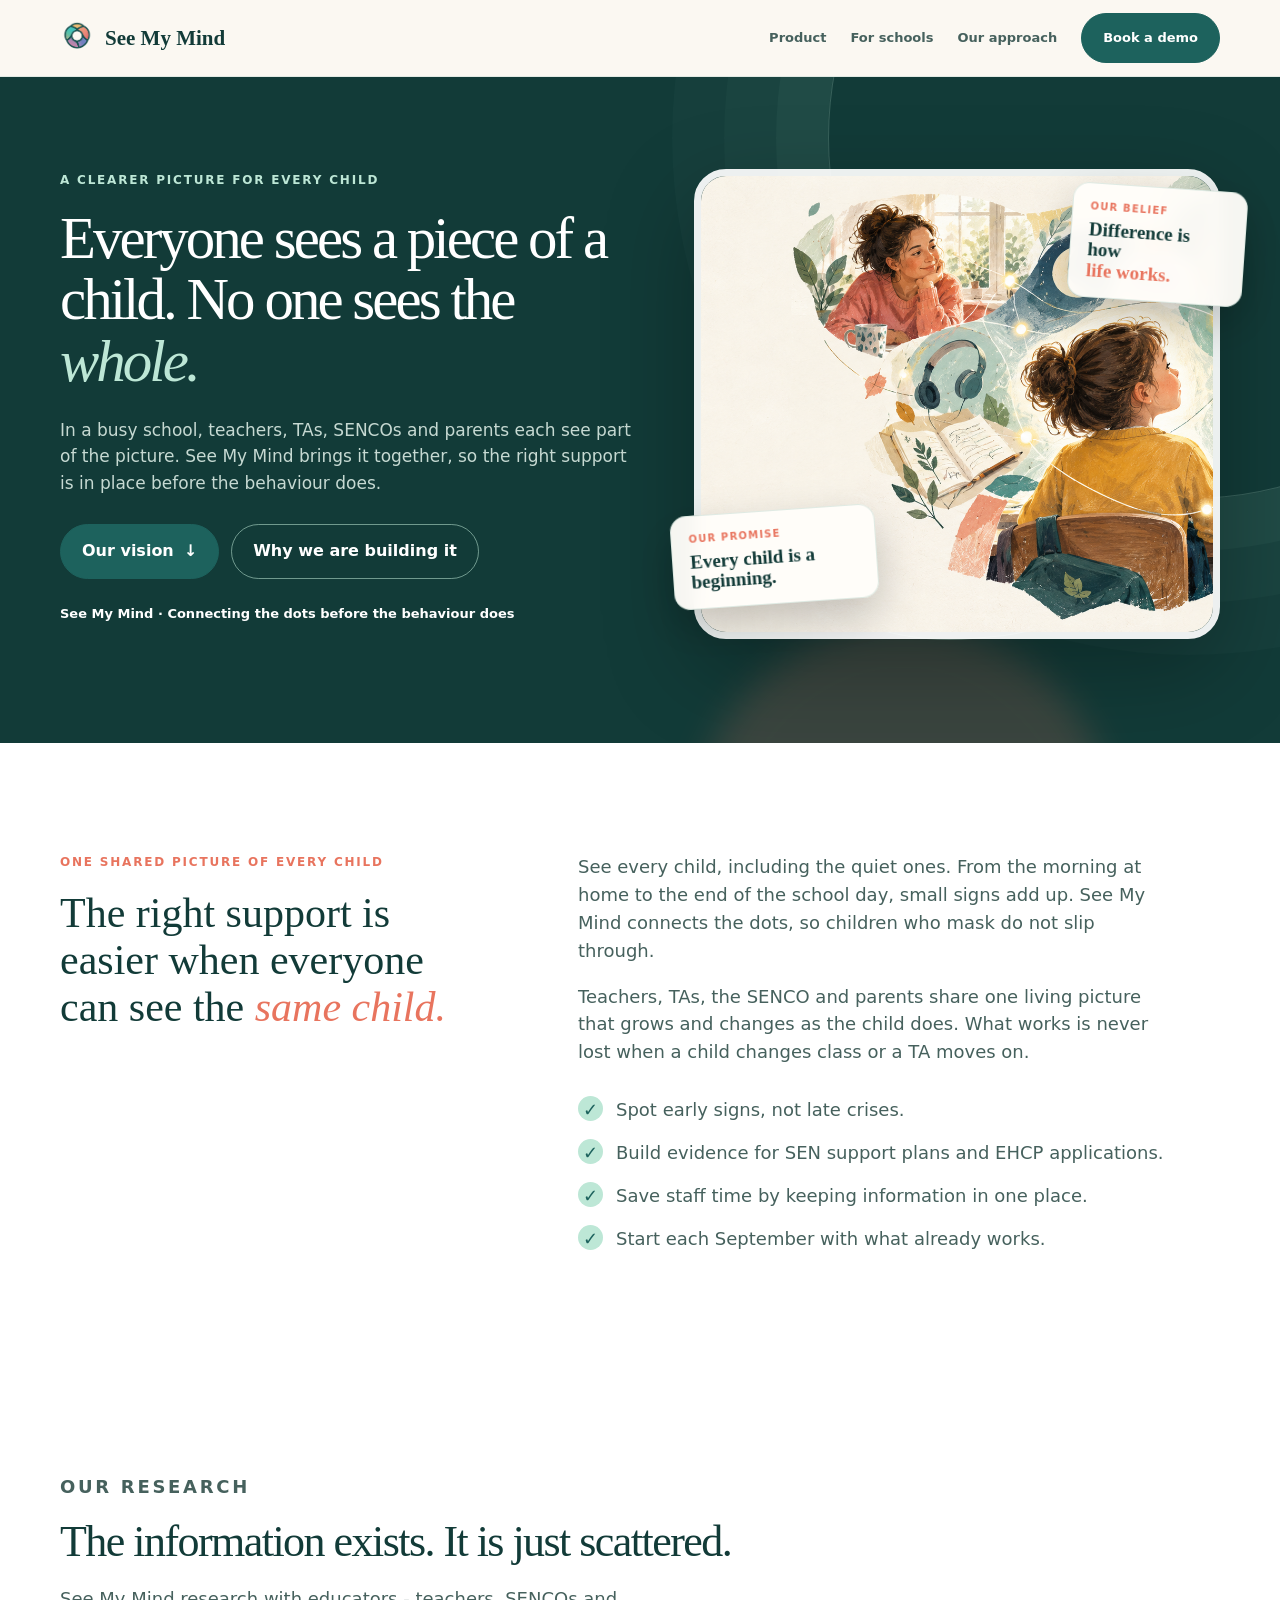
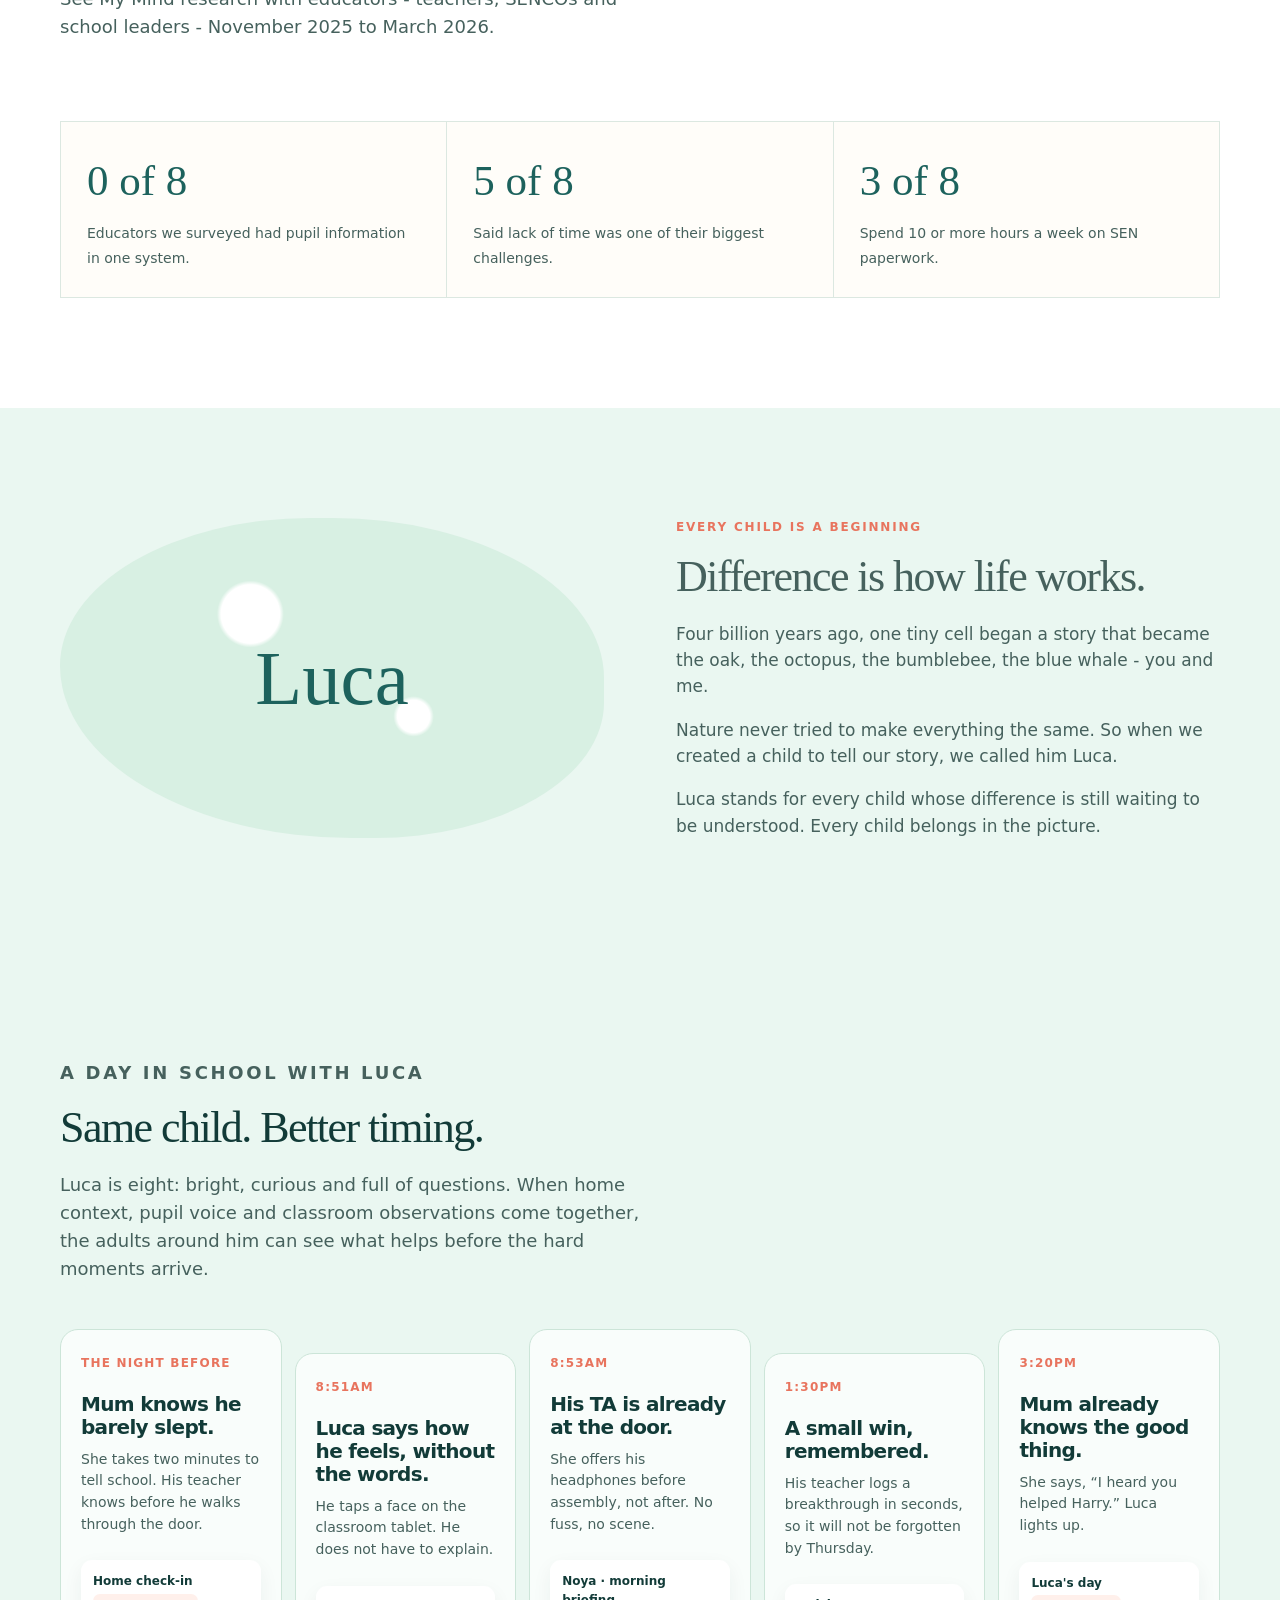
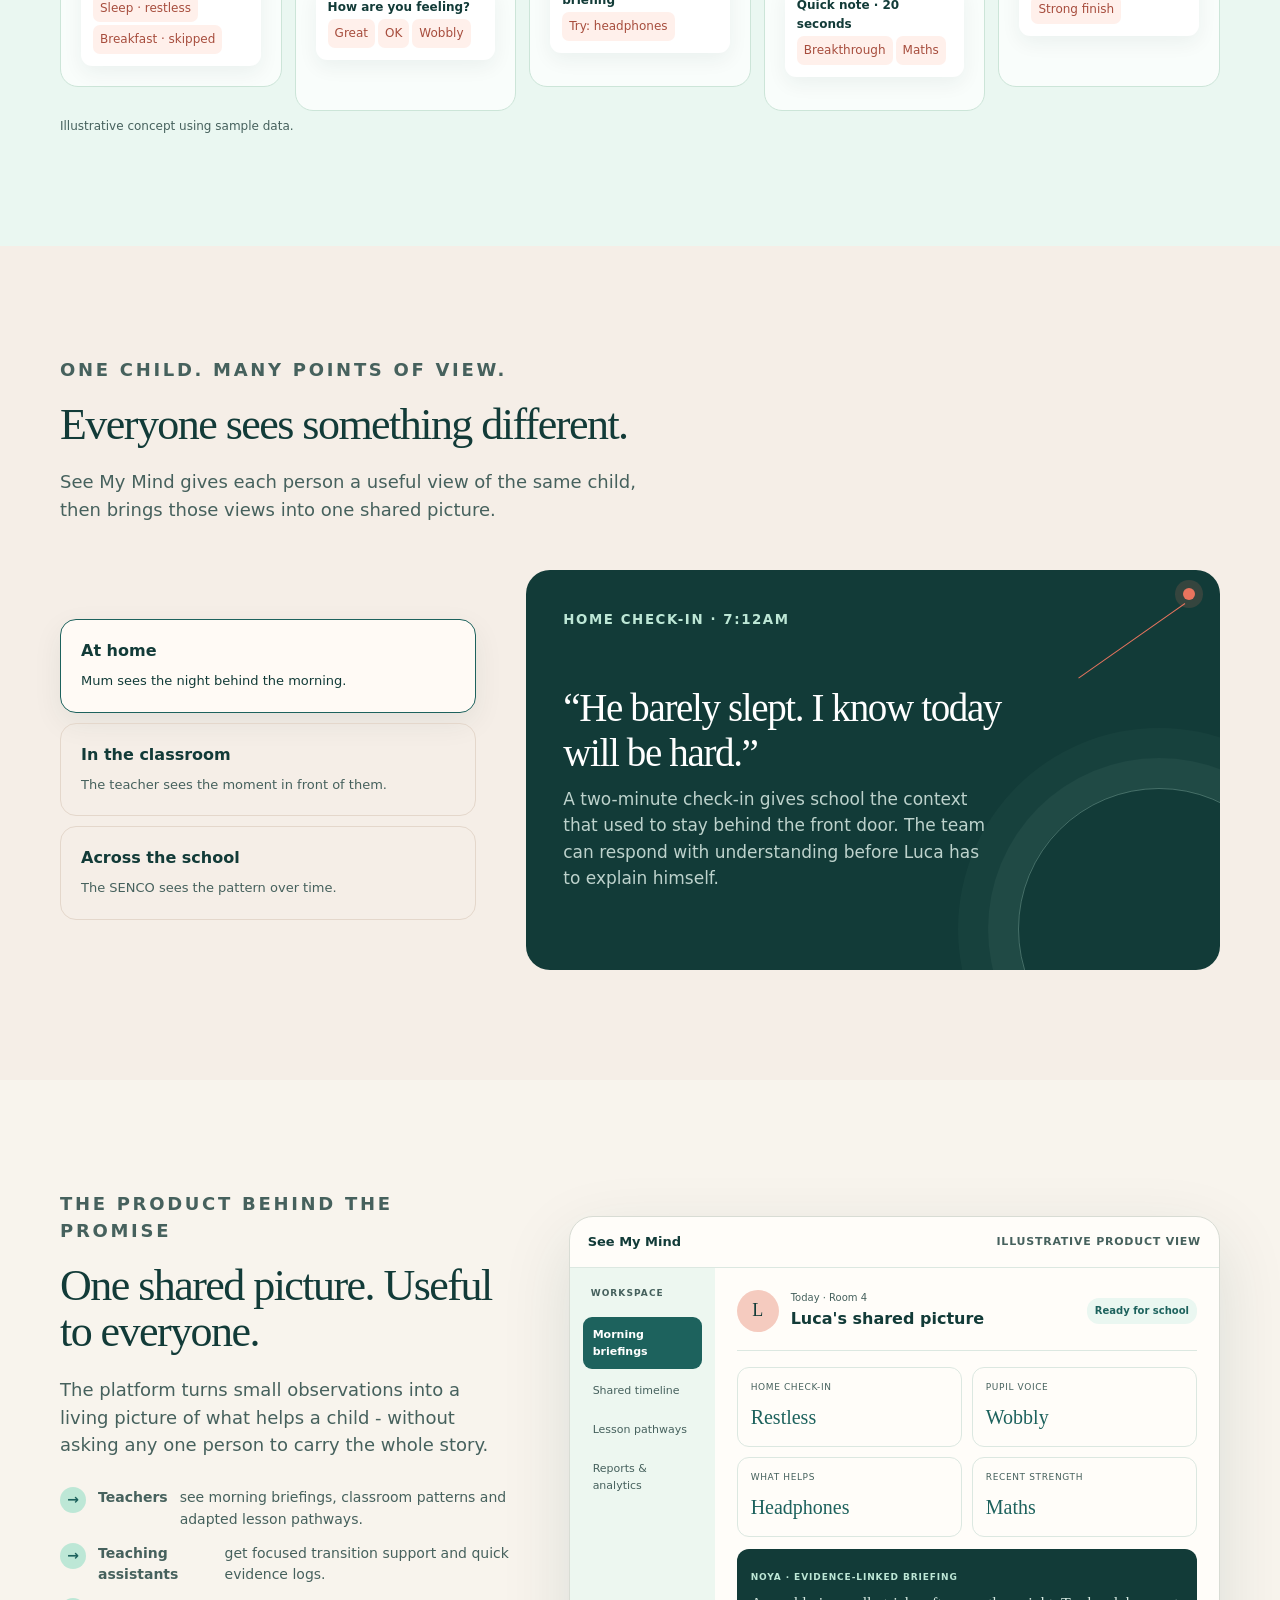
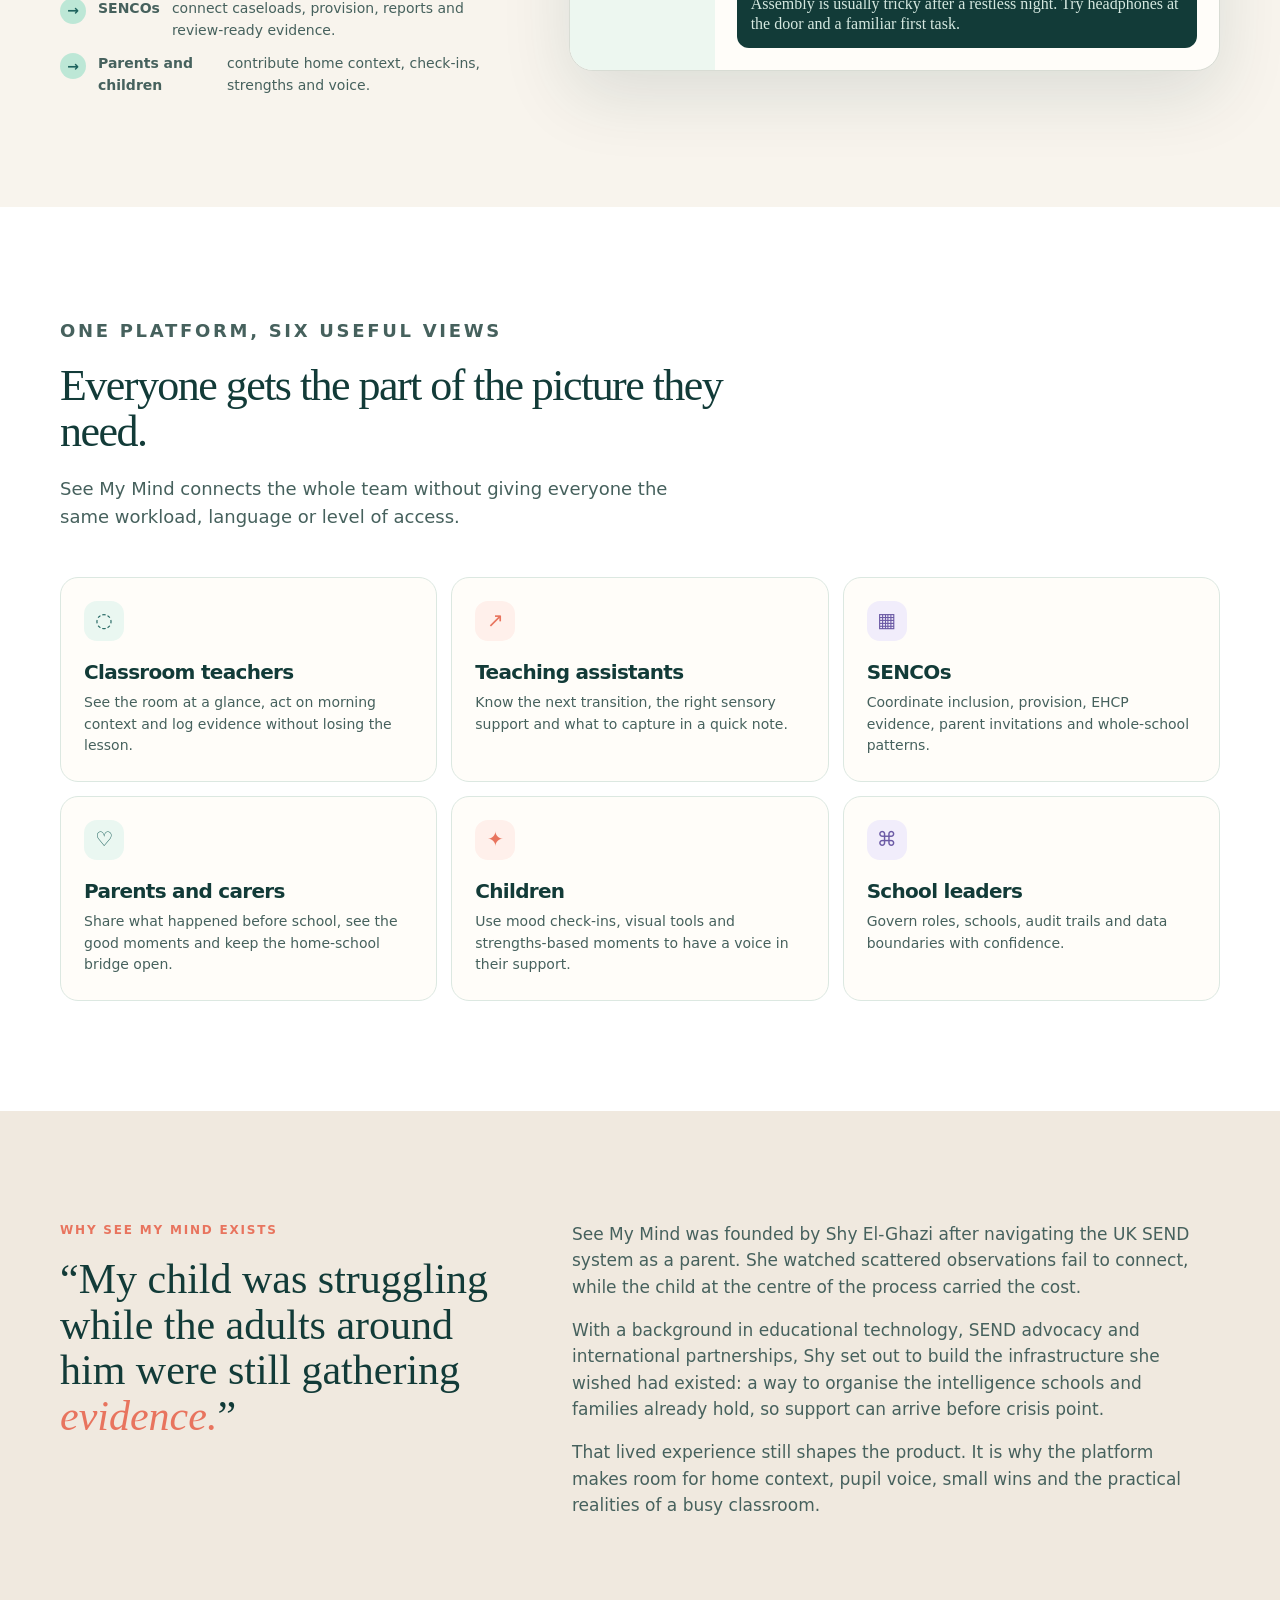
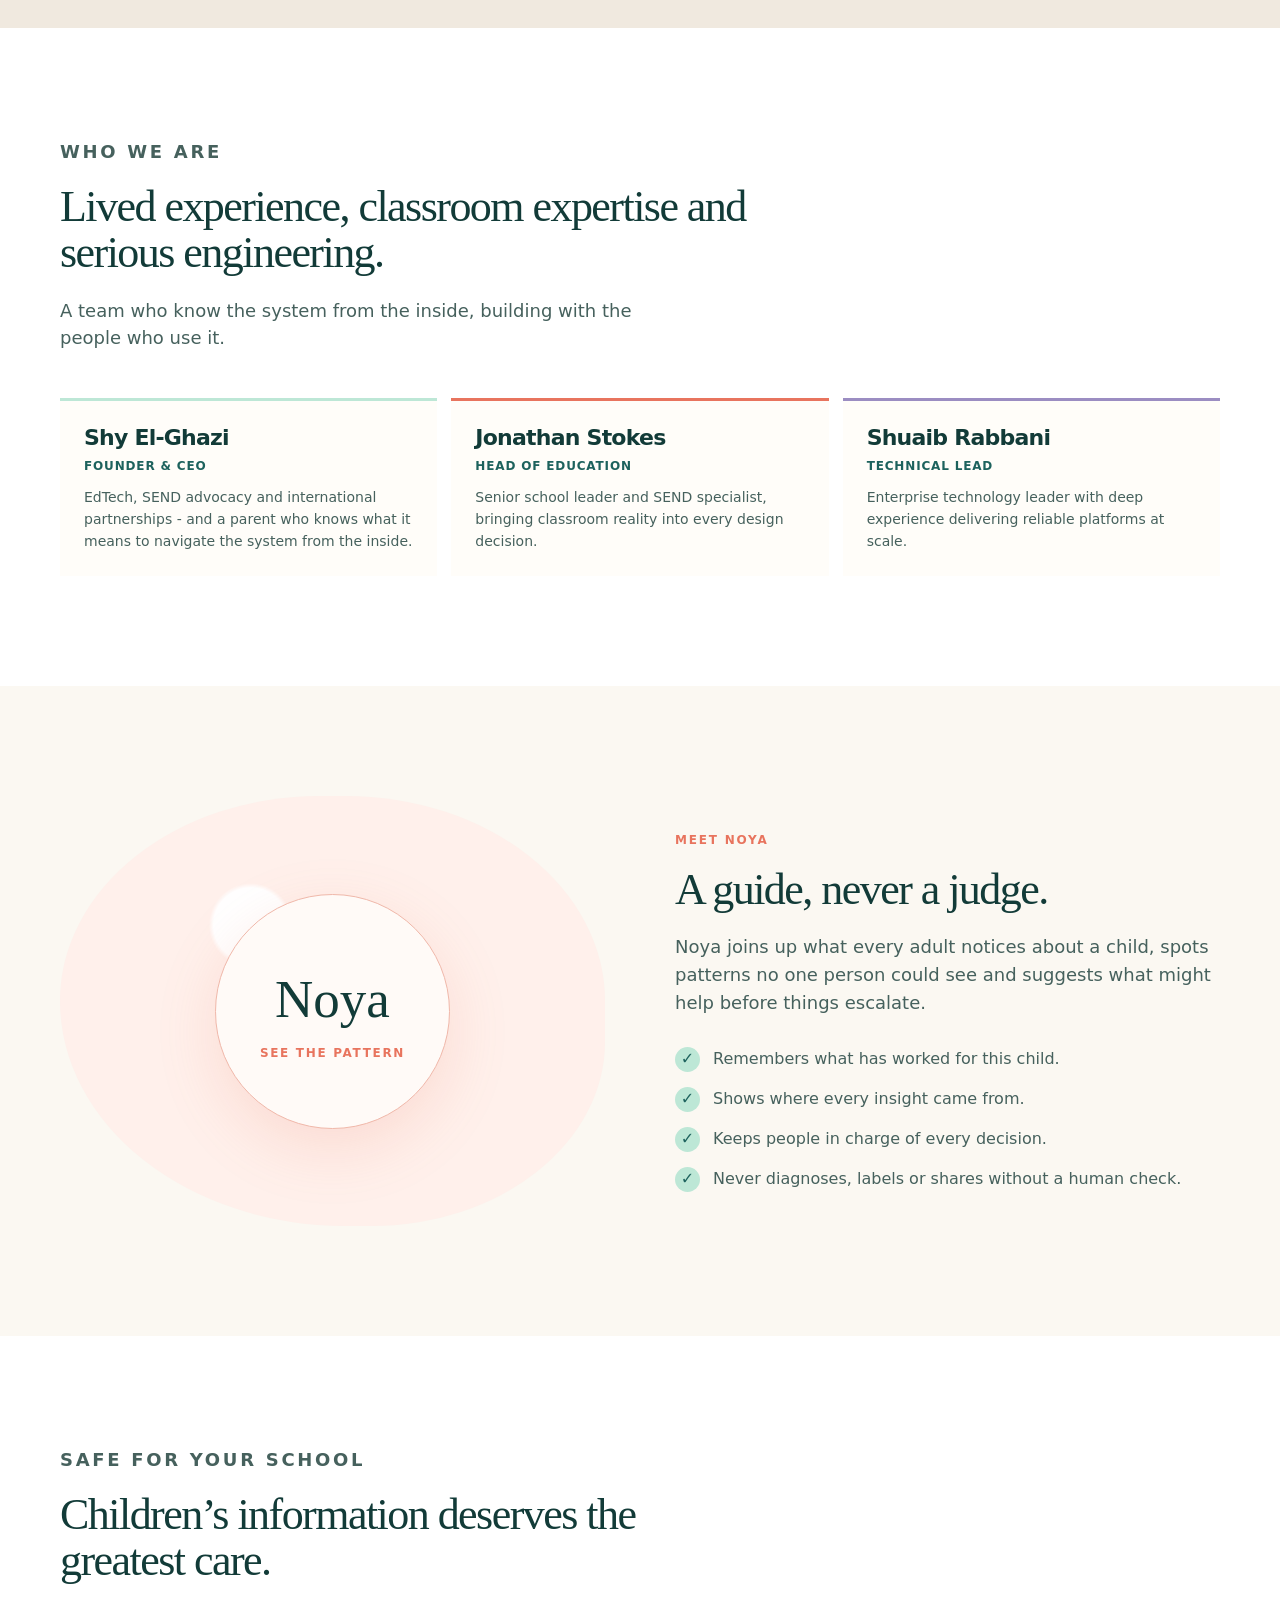
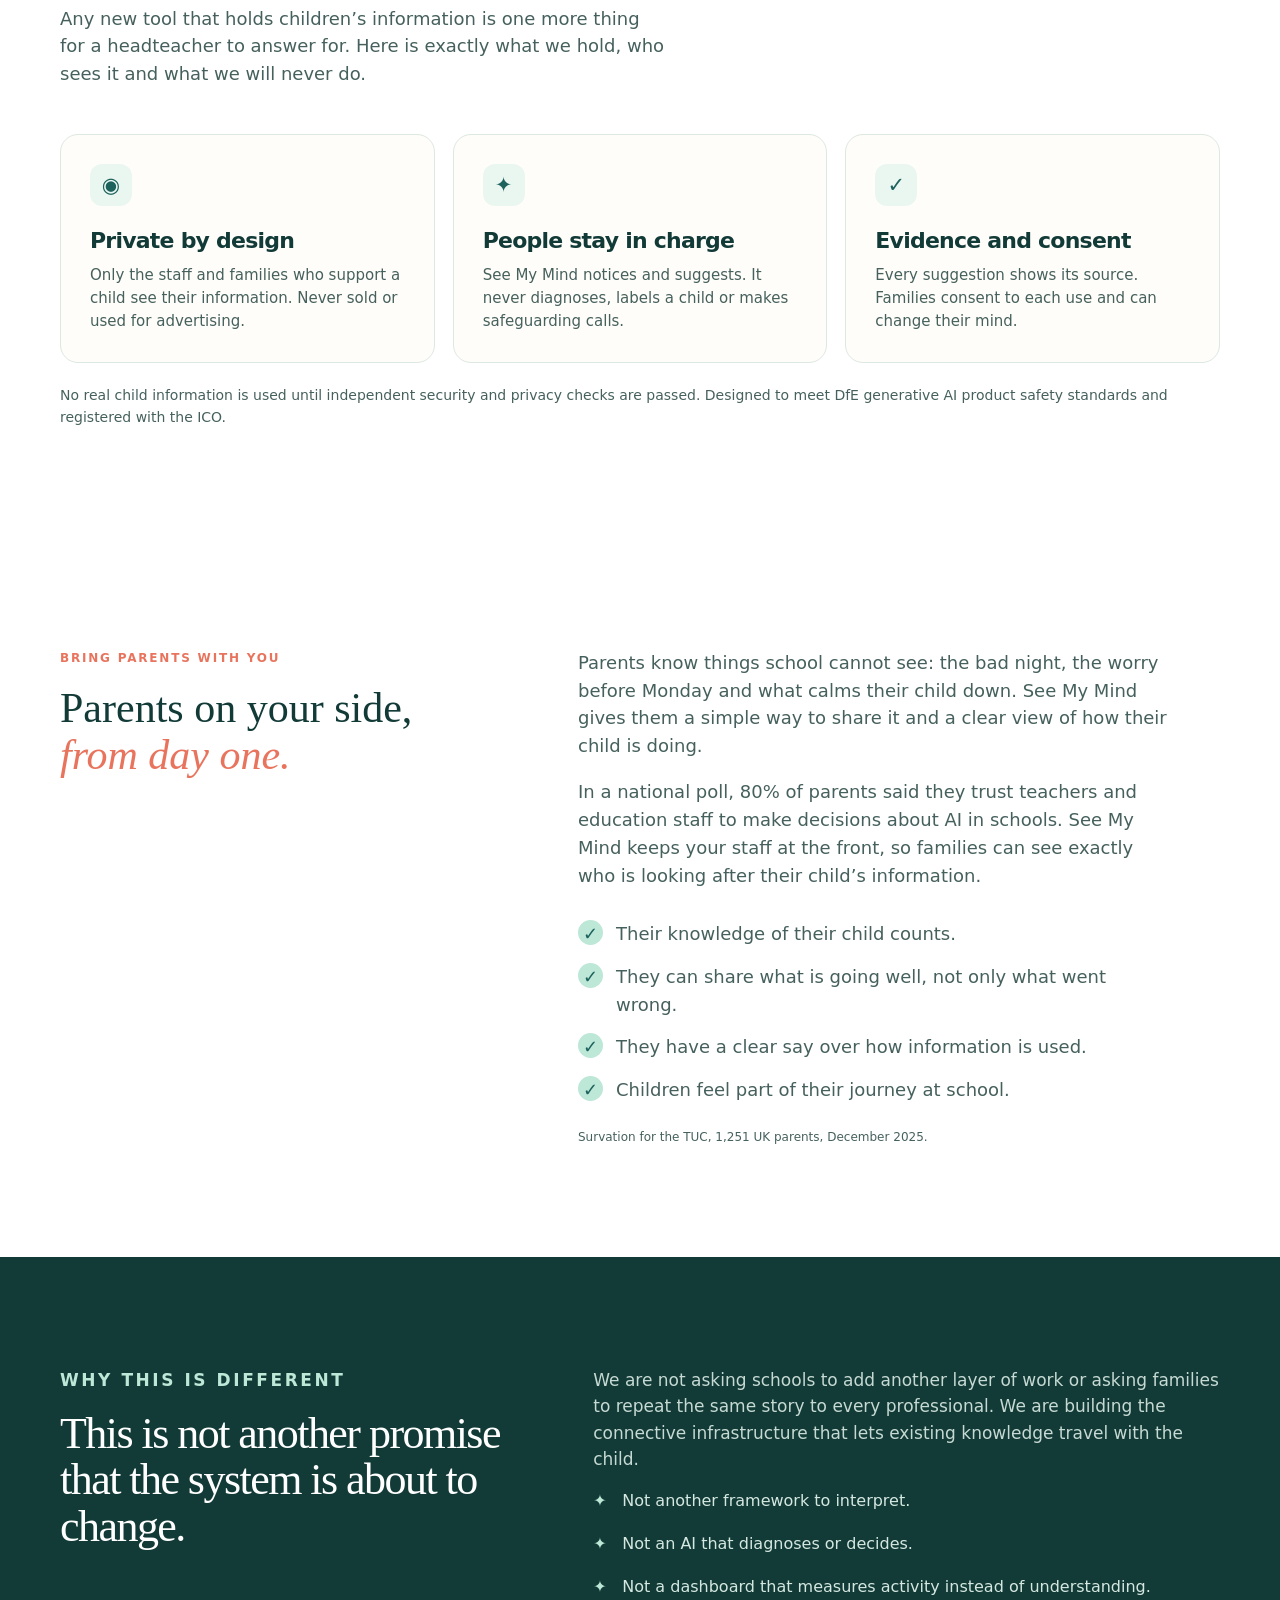
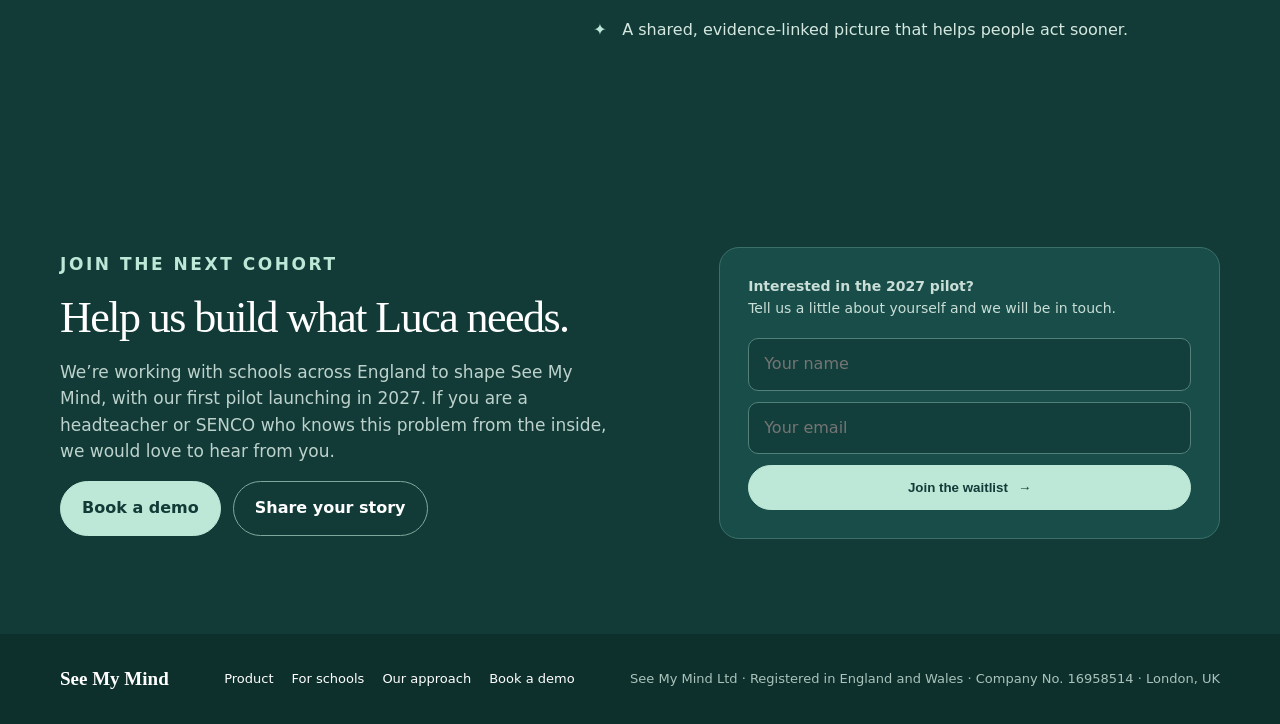
==== commit 69c0636d: "chore(website): remove em dashes from pages" ====
--- a/website/index.html
+++ b/website/index.html
@@ -4,7 +4,7 @@
   <meta charset="utf-8" />
   <meta name="viewport" content="width=device-width, initial-scale=1" />
   <meta name="description" content="See My Mind connects the people around a child so support can arrive before the hard moment does." />
-  <title>See My Mind — Connecting the dots before the behaviour does</title>
+  <title>See My Mind - Connecting the dots before the behaviour does</title>
   <style>
     :root {
       --ink: #123b38;
@@ -305,13 +305,13 @@
     </section>
 
     <section class="story" id="research">
-      <div class="wrap"><div class="section-head"><p class="eyebrow">Our research</p><h2>The information exists. It is just scattered.</h2><p>See My Mind research with educators — teachers, SENCOs and school leaders — November 2025 to March 2026.</p></div><div class="stats"><div class="stat"><strong>0 of 8</strong><span>Educators we surveyed had pupil information in one system.</span></div><div class="stat"><strong>5 of 8</strong><span>Said lack of time was one of their biggest challenges.</span></div><div class="stat"><strong>3 of 8</strong><span>Spend 10 or more hours a week on SEN paperwork.</span></div></div></div>
+      <div class="wrap"><div class="section-head"><p class="eyebrow">Our research</p><h2>The information exists. It is just scattered.</h2><p>See My Mind research with educators - teachers, SENCOs and school leaders - November 2025 to March 2026.</p></div><div class="stats"><div class="stat"><strong>0 of 8</strong><span>Educators we surveyed had pupil information in one system.</span></div><div class="stat"><strong>5 of 8</strong><span>Said lack of time was one of their biggest challenges.</span></div><div class="stat"><strong>3 of 8</strong><span>Spend 10 or more hours a week on SEN paperwork.</span></div></div></div>
     </section>
 
     <section class="luca" id="luca">
       <div class="wrap luca-grid">
         <div class="luca-mark" aria-label="Luca, every child is a beginning"><strong>Luca</strong></div>
-        <div class="luca-copy"><p class="eyebrow">Every child is a beginning</p><h2>Difference is how life works.</h2><p>Four billion years ago, one tiny cell began a story that became the oak, the octopus, the bumblebee, the blue whale — you and me.</p><p>Nature never tried to make everything the same. So when we created a child to tell our story, we called him Luca.</p><p>Luca stands for every child whose difference is still waiting to be understood. Every child belongs in the picture.</p></div>
+        <div class="luca-copy"><p class="eyebrow">Every child is a beginning</p><h2>Difference is how life works.</h2><p>Four billion years ago, one tiny cell began a story that became the oak, the octopus, the bumblebee, the blue whale - you and me.</p><p>Nature never tried to make everything the same. So when we created a child to tell our story, we called him Luca.</p><p>Luca stands for every child whose difference is still waiting to be understood. Every child belongs in the picture.</p></div>
       </div>
     </section>
 
@@ -348,7 +348,7 @@
         <div class="platform-copy">
           <p class="eyebrow">The product behind the promise</p>
           <h2>One shared picture. Useful to everyone.</h2>
-          <p>The platform turns small observations into a living picture of what helps a child — without asking any one person to carry the whole story.</p>
+          <p>The platform turns small observations into a living picture of what helps a child - without asking any one person to carry the whole story.</p>
           <ul class="platform-list">
             <li><strong>Teachers</strong> see morning briefings, classroom patterns and adapted lesson pathways.</li>
             <li><strong>Teaching assistants</strong> get focused transition support and quick evidence logs.</li>
@@ -392,7 +392,7 @@
     </section>
 
     <section class="team" id="team">
-      <div class="wrap"><div class="section-head"><p class="eyebrow">Who we are</p><h2>Lived experience, classroom expertise and serious engineering.</h2><p>A team who know the system from the inside, building with the people who use it.</p></div><div class="team-grid"><article class="team-card"><h3>Shy El-Ghazi</h3><strong>Founder &amp; CEO</strong><p>EdTech, SEND advocacy and international partnerships — and a parent who knows what it means to navigate the system from the inside.</p></article><article class="team-card"><h3>Jonathan Stokes</h3><strong>Head of Education</strong><p>Senior school leader and SEND specialist, bringing classroom reality into every design decision.</p></article><article class="team-card"><h3>Shuaib Rabbani</h3><strong>Technical Lead</strong><p>Enterprise technology leader with deep experience delivering reliable platforms at scale.</p></article></div></div>
+      <div class="wrap"><div class="section-head"><p class="eyebrow">Who we are</p><h2>Lived experience, classroom expertise and serious engineering.</h2><p>A team who know the system from the inside, building with the people who use it.</p></div><div class="team-grid"><article class="team-card"><h3>Shy El-Ghazi</h3><strong>Founder &amp; CEO</strong><p>EdTech, SEND advocacy and international partnerships - and a parent who knows what it means to navigate the system from the inside.</p></article><article class="team-card"><h3>Jonathan Stokes</h3><strong>Head of Education</strong><p>Senior school leader and SEND specialist, bringing classroom reality into every design decision.</p></article><article class="team-card"><h3>Shuaib Rabbani</h3><strong>Technical Lead</strong><p>Enterprise technology leader with deep experience delivering reliable platforms at scale.</p></article></div></div>
     </section>
 
     <section class="noya" id="noya">
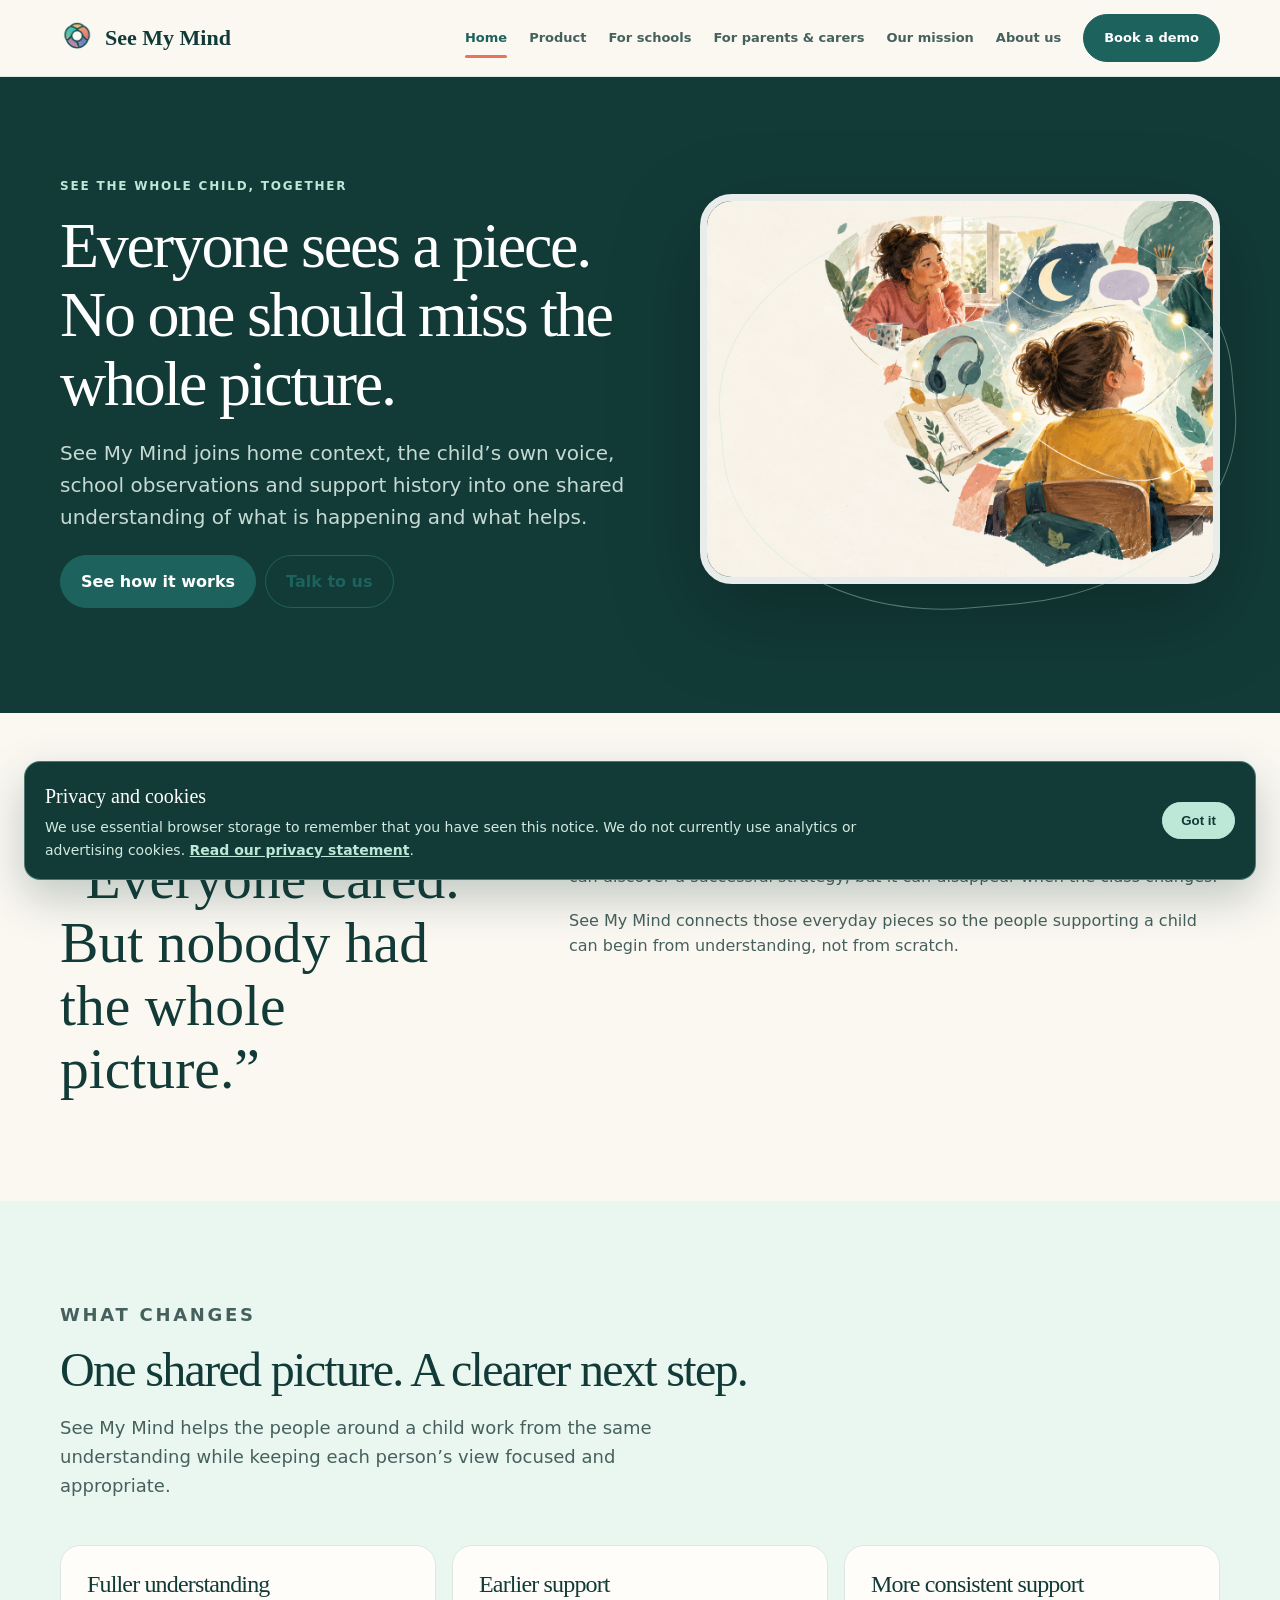
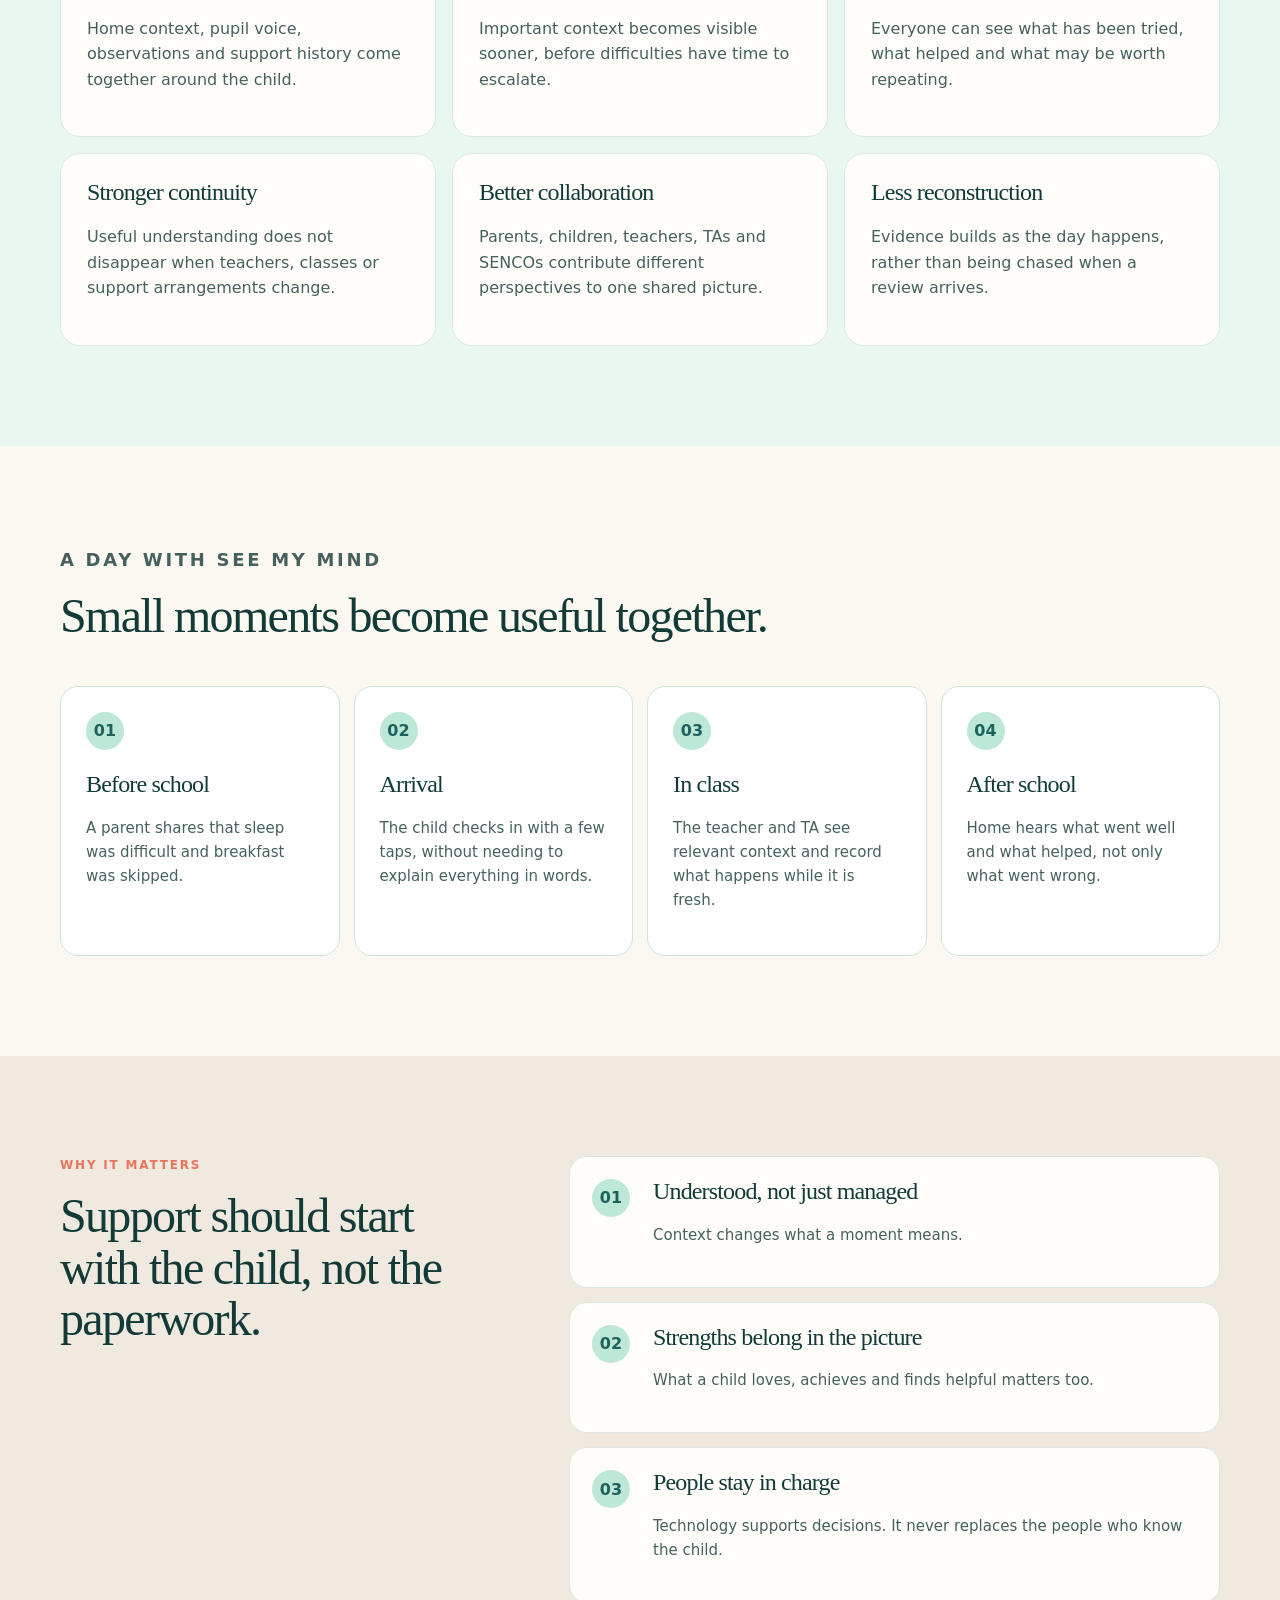
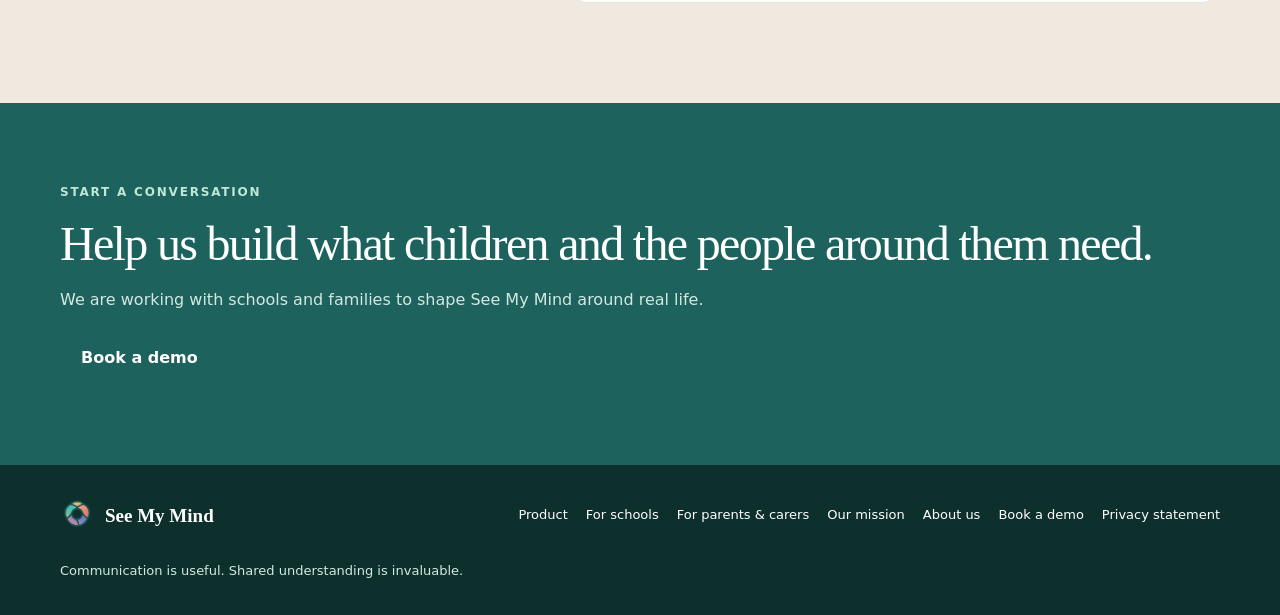
==== commit e0329f4a: "Refine website navigation, privacy, and enquiry flow" ====
--- a/website/index.html
+++ b/website/index.html
@@ -1,449 +1,10 @@
-<!doctype html>
-<html lang="en-GB">
-<head>
-  <meta charset="utf-8" />
-  <meta name="viewport" content="width=device-width, initial-scale=1" />
-  <meta name="description" content="See My Mind connects the people around a child so support can arrive before the hard moment does." />
-  <title>See My Mind - Connecting the dots before the behaviour does</title>
-  <style>
-    :root {
-      --ink: #123b38;
-      --ink-soft: #46615d;
-      --teal: #1d625d;
-      --mint: #bde7d6;
-      --mint-wash: #eaf7f1;
-      --coral: #e8745e;
-      --coral-wash: #fff0eb;
-      --cream: #fbf8f2;
-      --paper: #fffdf9;
-      --line: #dce8e1;
-      --shadow: 0 24px 70px rgba(18, 59, 56, .12);
-      --sans: Inter, ui-sans-serif, system-ui, -apple-system, BlinkMacSystemFont, "Segoe UI", sans-serif;
-      --serif: Georgia, "Times New Roman", serif;
-    }
-    * { box-sizing: border-box; }
-    html { scroll-behavior: smooth; }
-    body { margin: 0; color: var(--ink); background: var(--cream); font-family: var(--sans); line-height: 1.55; }
-    a { color: inherit; }
-    .wrap { width: min(1160px, calc(100% - 48px)); margin: 0 auto; }
-    .eyebrow { margin: 0 0 18px; color: var(--coral); font-size: 12px; font-weight: 800; letter-spacing: .15em; text-transform: uppercase; }
-    h1, h2, h3, p { margin-top: 0; }
-    h1, h2, h3 { letter-spacing: -.035em; }
-    h1, h2 { font-family: var(--serif); font-weight: 500; line-height: 1.05; }
-    h1 { max-width: 700px; margin-bottom: 24px; font-size: clamp(46px, 5.6vw, 76px); }
-    h2 { margin-bottom: 20px; font-size: clamp(34px, 4.2vw, 52px); }
-    h3 { margin-bottom: 10px; font-size: 22px; line-height: 1.15; }
-    .muted { color: var(--ink-soft); }
-    .button { display: inline-flex; align-items: center; justify-content: center; gap: 10px; padding: 14px 21px; border: 1px solid var(--teal); border-radius: 999px; background: var(--teal); color: white; font-weight: 750; text-decoration: none; transition: transform .2s, background .2s; }
-    .button:hover { transform: translateY(-2px); background: #164c48; }
-    .button.secondary { background: transparent; color: var(--teal); }
-    .button.secondary:hover { background: var(--mint-wash); }
-    .hero .button.secondary { border-color: rgba(189,231,214,.55); color: #fff; }
-    .hero .button.secondary:hover { background: rgba(189,231,214,.12); }
-    header { position: sticky; top: 0; z-index: 10; border-bottom: 1px solid rgba(220,232,225,.8); background: rgba(251,248,242,.9); backdrop-filter: blur(16px); }
-    .nav { display: flex; align-items: center; justify-content: space-between; min-height: 76px; gap: 24px; }
-    .brand { display: inline-flex; align-items: center; gap: 11px; font-family: var(--serif); font-size: 21px; font-weight: 700; text-decoration: none; white-space: nowrap; }
-    .mark { display: inline-block; width: 34px; height: 34px; flex: 0 0 34px; background: url('assets/logo-mark.png') center / contain no-repeat; }
-    footer .mark { background-image: url('assets/logo-mark-outlined.png'); }
-    nav { display: flex; align-items: center; gap: 24px; color: var(--ink-soft); font-size: 13px; font-weight: 650; }
-    nav a { text-decoration: none; }
-    nav a:hover { color: var(--teal); }
-    .menu { display: none; border: 0; background: none; color: var(--ink); font-size: 25px; }
-    .hero { position: relative; overflow: hidden; padding: 92px 0 104px; background: var(--ink); color: #fff; }
-    .hero::before { content: ""; position: absolute; width: 720px; height: 720px; right: -270px; top: -300px; border: 1px solid rgba(189,231,214,.22); border-radius: 50%; box-shadow: 0 0 0 52px rgba(189,231,214,.035), 0 0 0 104px rgba(189,231,214,.025), 0 0 0 156px rgba(189,231,214,.02); }
-    .hero::after { content: ""; position: absolute; z-index: 0; width: 420px; height: 420px; right: 13%; bottom: -300px; border-radius: 50%; background: var(--coral); opacity: .19; filter: blur(18px); }
-    .hero > .wrap { position: relative; z-index: 1; }
-    .hero h1 { max-width: 700px; font-size: clamp(46px, 5.6vw, 76px); letter-spacing: -.05em; }
-    .hero h1 em { color: var(--mint); }
-    .hero .eyebrow { color: var(--mint); }
-    .hero .lead { max-width: 600px; color: #c6d9d2; }
-    .hero-grid { display: grid; grid-template-columns: 1fr .92fr; gap: 62px; align-items: center; }
-    .lead { max-width: 590px; margin-bottom: 28px; color: var(--ink-soft); font-size: 18px; }
-    .actions { display: flex; flex-wrap: wrap; gap: 12px; }
-    .hero-note { display: flex; gap: 12px; align-items: center; margin-top: 25px; color: #9fbdb3; font-size: 13px; }
-    .hero-note strong { color: #fff; }
-    .hero-art { position: relative; min-height: 470px; }
-    .hero-art::before { content: ""; position: absolute; inset: 28px 10px 0 22px; border: 1px solid rgba(189,231,214,.32); border-radius: 46% 54% 50% 50%; background: rgba(189,231,214,.1); transform: rotate(-5deg); }
-    .hero-art img { position: absolute; inset: 0; width: 100%; height: 100%; object-fit: cover; border: 7px solid rgba(255,255,255,.92); border-radius: 32px; box-shadow: 0 30px 90px rgba(0,0,0,.28); }
-    .floating-card { position: absolute; z-index: 1; padding: 15px 17px; border: 1px solid rgba(220,232,225,.9); border-radius: 16px; background: rgba(255,253,249,.96); color: var(--ink); box-shadow: 0 18px 45px rgba(0,0,0,.22); backdrop-filter: blur(8px); }
-    .floating-card small { display: block; margin-bottom: 5px; color: var(--coral); font-size: 10px; font-weight: 850; letter-spacing: .12em; text-transform: uppercase; }
-    .floating-card strong { display: block; font-family: var(--serif); font-size: 19px; line-height: 1.1; }
-    .floating-card.top { top: 18px; right: -25px; width: 175px; transform: rotate(4deg); }
-    .floating-card.bottom { bottom: 35px; left: -22px; width: 205px; transform: rotate(-4deg); }
-    .window { overflow: hidden; border: 1px solid #d5e5dd; border-radius: 20px; background: var(--paper); }
-    .window-bar { display: flex; align-items: center; justify-content: space-between; padding: 14px 17px; border-bottom: 1px solid var(--line); font-size: 11px; font-weight: 800; letter-spacing: .06em; text-transform: uppercase; }
-    .dots { display: flex; gap: 5px; }
-    .dots i { width: 7px; height: 7px; border-radius: 50%; background: #b9d5c9; }
-    .profile { display: flex; align-items: center; gap: 14px; padding: 20px; background: var(--mint-wash); }
-    .avatar { display: grid; place-items: center; width: 53px; height: 53px; border-radius: 50%; background: #f5cbbf; font-family: var(--serif); font-size: 24px; }
-    .profile small, .card small { display: block; color: var(--ink-soft); font-size: 11px; }
-    .profile strong { display: block; font-size: 19px; }
-    .status { margin-left: auto; padding: 6px 9px; border-radius: 20px; background: #fff; color: var(--teal); font-size: 11px; font-weight: 800; }
-    .signals { display: grid; grid-template-columns: 1fr 1fr; gap: 11px; padding: 18px; }
-    .signal { padding: 14px; border: 1px solid var(--line); border-radius: 13px; }
-    .signal b { display: block; margin-top: 4px; font-size: 15px; }
-    .signal span { color: var(--coral); font-size: 19px; }
-    .insight { margin: 0 18px 18px; padding: 17px; border-radius: 14px; background: var(--ink); color: #fff; }
-    .insight small { color: var(--mint); }
-    .insight p { margin: 6px 0 0; font-family: var(--serif); font-size: 19px; line-height: 1.25; }
-    section { padding: 110px 0; }
-    .story { background: #fff; }
-    .story-grid { display: grid; grid-template-columns: .8fr 1.2fr; gap: 90px; align-items: start; }
-    .quote { margin: 0; font-family: var(--serif); font-size: clamp(32px, 4vw, 48px); line-height: 1.12; }
-    .quote em { color: var(--coral); }
-    .story-copy { max-width: 590px; color: var(--ink-soft); font-size: 18px; }
-    .story-copy p:last-child { margin-bottom: 0; }
-    .stats { display: grid; grid-template-columns: repeat(3, 1fr); gap: 1px; margin-top: 80px; border: 1px solid var(--line); background: var(--line); }
-    .stat { padding: 26px; background: var(--paper); }
-    .stat strong { display: block; margin-bottom: 7px; color: var(--teal); font-family: var(--serif); font-size: 43px; font-weight: 500; }
-    .stat span { color: var(--ink-soft); font-size: 14px; }
-    .day { background: var(--mint-wash); }
-    .section-head { max-width: 700px; margin-bottom: 46px; }
-    .section-head p { max-width: 610px; color: var(--ink-soft); font-size: 18px; }
-    .timeline { display: grid; grid-template-columns: repeat(5, 1fr); gap: 13px; }
-    .moment { position: relative; min-height: 335px; padding: 20px; border: 1px solid #cce5d8; border-radius: 18px; background: rgba(255,255,255,.72); }
-    .moment:nth-child(2), .moment:nth-child(4) { transform: translateY(24px); }
-    .time { color: var(--coral); font-size: 12px; font-weight: 800; letter-spacing: .1em; text-transform: uppercase; }
-    .moment h3 { margin-top: 18px; font-size: 20px; }
-    .moment p { color: var(--ink-soft); font-size: 14px; }
-    .mini-ui { margin-top: 25px; padding: 12px; border-radius: 11px; background: #fff; box-shadow: 0 7px 20px rgba(18,59,56,.06); font-size: 12px; }
-    .mini-ui span { display: inline-block; margin: 3px 3px 0 0; padding: 5px 7px; border-radius: 7px; background: var(--coral-wash); color: #a74d3d; }
-    .noya { background: var(--cream); }
-    .noya-grid { display: grid; grid-template-columns: 1fr 1fr; gap: 70px; align-items: center; }
-    .orb { display: grid; place-items: center; min-height: 430px; border-radius: 50% 50% 45% 55%; background: radial-gradient(circle at 35% 30%, #fff 0 8%, transparent 9%), radial-gradient(circle at 64% 62%, #fff 0 4%, transparent 5%), var(--coral-wash); }
-    .orb-inner { display: grid; place-items: center; width: 235px; height: 235px; border: 1px solid #f0b8aa; border-radius: 50%; background: #fffaf7; box-shadow: 0 20px 60px rgba(232,116,94,.17); text-align: center; }
-    .orb-inner strong { display: block; font-family: var(--serif); font-size: 53px; font-weight: 500; }
-    .orb-inner span { color: var(--coral); font-size: 12px; font-weight: 800; letter-spacing: .14em; text-transform: uppercase; }
-    .rules { display: grid; gap: 15px; margin: 30px 0 0; padding: 0; list-style: none; }
-    .rules li { display: flex; gap: 13px; align-items: flex-start; color: var(--ink-soft); }
-    .rules li::before { content: "✓"; display: grid; flex: 0 0 25px; place-items: center; width: 25px; height: 25px; border-radius: 50%; background: var(--mint); color: var(--teal); font-weight: 900; }
-    .perspectives { background: #f5eee7; }
-    .perspective-shell { display: grid; grid-template-columns: .75fr 1.25fr; gap: 50px; align-items: stretch; }
-    .perspective-tabs { display: grid; align-content: center; gap: 10px; }
-    .perspective-tab { padding: 19px 20px; border: 1px solid #e4d7cb; border-radius: 16px; background: transparent; color: var(--ink-soft); text-align: left; font: inherit; cursor: pointer; transition: .2s; }
-    .perspective-tab:hover, .perspective-tab.active { border-color: var(--teal); background: #fffaf5; color: var(--ink); box-shadow: 0 10px 30px rgba(18,59,56,.07); }
-    .perspective-tab strong { display: block; margin-bottom: 4px; color: var(--ink); font-size: 16px; }
-    .perspective-tab span { font-size: 13px; }
-    .perspective-view { position: relative; min-height: 400px; padding: 37px; overflow: hidden; border-radius: 24px; background: var(--ink); color: white; }
-    .perspective-view::after { content: ""; position: absolute; right: -80px; bottom: -100px; width: 280px; height: 280px; border: 1px solid rgba(189,231,214,.3); border-radius: 50%; box-shadow: 0 0 0 30px rgba(189,231,214,.05), 0 0 0 60px rgba(189,231,214,.03); }
-    .perspective-view small { color: var(--mint); font-weight: 800; letter-spacing: .12em; text-transform: uppercase; }
-    .perspective-view h3 { max-width: 460px; margin-top: 55px; font-family: var(--serif); font-size: 39px; font-weight: 500; }
-    .perspective-view p { position: relative; z-index: 1; max-width: 430px; color: #bdd2cc; font-size: 17px; }
-    .perspective-view .signal-line { position: absolute; z-index: 1; right: 35px; top: 33px; width: 130px; height: 1px; background: var(--coral); transform: rotate(-35deg); transform-origin: right; }
-    .perspective-view .signal-dot { position: absolute; z-index: 1; right: 25px; top: 18px; width: 12px; height: 12px; border-radius: 50%; background: var(--coral); box-shadow: 0 0 0 8px rgba(232,116,94,.16); }
-    .platform { background: #f8f4ed; }
-    .platform-grid { display: grid; grid-template-columns: .82fr 1.18fr; gap: 56px; align-items: center; }
-    .platform-copy { max-width: 500px; }
-    .platform-copy p { color: var(--ink-soft); font-size: 18px; }
-    .platform-list { display: grid; gap: 12px; margin: 28px 0 0; padding: 0; list-style: none; }
-    .platform-list li { display: flex; gap: 12px; align-items: flex-start; color: var(--ink-soft); font-size: 14px; }
-    .platform-list li::before { content: "→"; display: grid; flex: 0 0 26px; place-items: center; width: 26px; height: 26px; border-radius: 50%; background: var(--mint); color: var(--teal); font-weight: 900; }
-    .product-window { overflow: hidden; border: 1px solid #d8dcd4; border-radius: 24px; background: #fffdf9; box-shadow: var(--shadow); }
-    .product-top { display: flex; align-items: center; justify-content: space-between; padding: 15px 18px; border-bottom: 1px solid var(--line); color: var(--ink-soft); font-size: 11px; font-weight: 800; letter-spacing: .07em; text-transform: uppercase; }
-    .product-top strong { color: var(--ink); font-size: 13px; letter-spacing: 0; text-transform: none; }
-    .product-body { display: grid; grid-template-columns: 145px 1fr; min-height: 340px; }
-    .product-side { padding: 19px 13px; background: #edf7f0; }
-    .product-side small { display: block; margin: 0 8px 16px; color: var(--ink-soft); font-size: 9px; font-weight: 800; letter-spacing: .12em; text-transform: uppercase; }
-    .product-side span { display: block; margin: 4px 0; padding: 9px 10px; border-radius: 9px; color: var(--ink-soft); font-size: 11px; }
-    .product-side span.active { background: var(--teal); color: white; font-weight: 800; }
-    .product-main { padding: 22px; }
-    .product-profile { display: flex; align-items: center; gap: 12px; padding-bottom: 18px; border-bottom: 1px solid var(--line); }
-    .product-avatar { display: grid; place-items: center; width: 42px; height: 42px; border-radius: 50%; background: #f5cbbf; font-family: var(--serif); font-size: 18px; }
-    .product-profile small { display: block; color: var(--ink-soft); font-size: 10px; }
-    .product-profile strong { display: block; margin-top: 2px; font-size: 16px; }
-    .product-status { margin-left: auto; padding: 5px 8px; border-radius: 12px; background: var(--mint-wash); color: var(--teal); font-size: 10px; font-weight: 800; }
-    .product-cards { display: grid; grid-template-columns: repeat(2, 1fr); gap: 10px; margin-top: 16px; }
-    .product-card { padding: 13px; border: 1px solid var(--line); border-radius: 12px; }
-    .product-card small { display: block; color: var(--ink-soft); font-size: 9px; text-transform: uppercase; letter-spacing: .07em; }
-    .product-card strong { display: block; margin-top: 7px; color: var(--teal); font-family: var(--serif); font-size: 20px; font-weight: 500; }
-    .product-insight { margin-top: 12px; padding: 14px; border-radius: 12px; background: var(--ink); color: white; }
-    .product-insight small { color: var(--mint); font-size: 9px; font-weight: 800; letter-spacing: .1em; text-transform: uppercase; }
-    .product-insight p { margin: 6px 0 0; color: #d5e8e0; font-family: var(--serif); font-size: 16px; line-height: 1.25; }
-    .roles { background: #fff; }
-    .role-grid { display: grid; grid-template-columns: repeat(3, 1fr); gap: 14px; }
-    .role-card { min-height: 205px; padding: 23px; border: 1px solid var(--line); border-radius: 18px; background: var(--paper); transition: transform .2s, box-shadow .2s, border-color .2s; }
-    .role-card:hover { transform: translateY(-4px); border-color: #b9d9ca; box-shadow: var(--shadow); }
-    .role-card .role-icon { display: grid; place-items: center; width: 40px; height: 40px; margin-bottom: 20px; border-radius: 13px; background: var(--mint-wash); color: var(--teal); font-size: 20px; }
-    .role-card:nth-child(2) .role-icon, .role-card:nth-child(5) .role-icon { background: var(--coral-wash); color: var(--coral); }
-    .role-card:nth-child(3) .role-icon, .role-card:nth-child(6) .role-icon { background: #f1edfb; color: #6b5aa5; }
-    .role-card h3 { margin-bottom: 8px; font-size: 20px; }
-    .role-card p { margin-bottom: 0; color: var(--ink-soft); font-size: 14px; }
-    .origin { background: #f0e9df; }
-    .origin-grid { display: grid; grid-template-columns: .8fr 1.2fr; gap: 80px; align-items: start; }
-    .origin-quote { margin: 0; font-family: var(--serif); font-size: clamp(34px, 4vw, 55px); line-height: 1.08; }
-    .origin-quote em { color: var(--coral); }
-    .origin-copy { max-width: 620px; color: var(--ink-soft); font-size: 17px; }
-    .origin-copy p:last-child { margin-bottom: 0; }
-    .luca { background: var(--mint-wash); }
-    .luca-grid { display: grid; grid-template-columns: 1fr 1fr; gap: 72px; align-items: center; }
-    .luca-copy { max-width: 610px; color: var(--ink-soft); font-size: 17px; }
-    .luca-copy p:last-child { margin-bottom: 0; }
-    .luca-mark { display: grid; place-items: center; min-height: 320px; border-radius: 48% 52% 44% 56%; background: radial-gradient(circle at 35% 30%, #fff 0 7%, transparent 8%), radial-gradient(circle at 65% 62%, #fff 0 4%, transparent 5%), #d8f0e3; }
-    .luca-mark strong { color: var(--teal); font-family: var(--serif); font-size: clamp(58px, 8vw, 105px); font-weight: 500; }
-    .team { background: #fff; }
-    .team-grid { display: grid; grid-template-columns: repeat(3, 1fr); gap: 14px; }
-    .team-card { padding: 24px; border-top: 3px solid var(--mint); background: var(--paper); }
-    .team-card:nth-child(2) { border-color: var(--coral); }
-    .team-card:nth-child(3) { border-color: #9b8dc2; }
-    .team-card h3 { margin-bottom: 6px; font-size: 22px; }
-    .team-card strong { display: block; margin-bottom: 12px; color: var(--teal); font-size: 12px; letter-spacing: .07em; text-transform: uppercase; }
-    .team-card p { margin: 0; color: var(--ink-soft); font-size: 14px; }
-    .difference { background: var(--ink); color: #fff; }
-    .difference-grid { display: grid; grid-template-columns: .85fr 1.15fr; gap: 70px; align-items: start; }
-    .difference .eyebrow { color: var(--mint); }
-    .difference h2 { max-width: 600px; }
-    .difference p { color: #c6d9d2; font-size: 17px; }
-    .difference-list { display: grid; gap: 18px; margin: 0; padding: 0; list-style: none; }
-    .difference-list li { position: relative; padding-left: 29px; color: #d5e8e0; }
-    .difference-list li::before { content: "✦"; position: absolute; left: 0; color: var(--mint); }
-    /* The homepage is the vision layer; product detail lives on the subpages. */
-    /* All homepage sections are part of the current content journey. */
-    .trust { background: #fff; }
-    .trust-grid { display: grid; grid-template-columns: repeat(3, 1fr); gap: 18px; }
-    .trust-card { padding: 29px; border: 1px solid var(--line); border-radius: 18px; background: var(--paper); }
-    .trust-card .icon { display: grid; place-items: center; width: 42px; height: 42px; margin-bottom: 22px; border-radius: 12px; background: var(--mint-wash); color: var(--teal); font-size: 21px; }
-    .legacy-story, .legacy-trust, .legacy-cta { display: none !important; }
-    .trust-card p { margin-bottom: 0; color: var(--ink-soft); font-size: 15px; }
-    .cta { padding: 95px 0; background: var(--ink); color: #fff; }
-    .cta-grid { display: grid; grid-template-columns: 1fr .85fr; gap: 70px; align-items: center; }
-    .cta h2 { max-width: 600px; margin-bottom: 18px; }
-    .cta p { max-width: 560px; color: #bdd2cc; font-size: 17px; }
-    .cta .button { border-color: var(--mint); background: var(--mint); color: var(--ink); }
-    .cta .button.secondary { border-color: #7fa79c; background: transparent; color: #fff; }
-    .cta-card { padding: 28px; border: 1px solid #3a7069; border-radius: 20px; background: #194d49; }
-    .cta-card p { margin-bottom: 18px; color: #c8ded6; font-size: 14px; }
-    .contact { display: grid; gap: 11px; }
-    .contact input { width: 100%; padding: 13px 15px; border: 1px solid #538079; border-radius: 10px; outline: 0; background: #123f3b; color: white; font: inherit; }
-    .contact input:focus { border-color: var(--mint); }
-    footer { padding: 30px 0; background: #0e302d; color: #a9c3bb; font-size: 13px; }
-    .footer-row { display: flex; align-items: center; justify-content: space-between; gap: 20px; flex-wrap: wrap; }
-    footer .brand { color: white; font-size: 19px; }
-    .footer-nav { display: flex; align-items: center; gap: 18px; }
-    .footer-nav a { color: white; text-decoration: none; }
-    @media (max-width: 860px) {
-      nav { display: none; position: absolute; left: 24px; right: 24px; top: 68px; flex-direction: column; align-items: stretch; padding: 18px; border: 1px solid var(--line); border-radius: 16px; background: var(--paper); box-shadow: var(--shadow); }
-      nav.open { display: flex; }
-      nav .button { text-align: center; }
-      .menu { display: block; }
-      .hero-grid, .story-grid, .noya-grid, .cta-grid, .perspective-shell, .platform-grid, .origin-grid, .difference-grid, .luca-grid { grid-template-columns: 1fr; gap: 45px; }
-      .timeline { grid-template-columns: repeat(2, 1fr); }
-      .moment:nth-child(2), .moment:nth-child(4) { transform: none; }
-      .trust-grid, .role-grid, .team-grid { grid-template-columns: 1fr; }
-    }
-    @media (max-width: 560px) {
-      .wrap { width: min(100% - 32px, 1160px); }
-      .hero { padding: 70px 0 80px; }
-      section { padding: 78px 0; }
-      h1 { font-size: 44px; }
-      .stats { grid-template-columns: 1fr; margin-top: 50px; }
-      .timeline { grid-template-columns: 1fr; }
-      .moment { min-height: auto; }
-      .orb { min-height: 330px; }
-      .hero-art { min-height: 380px; }
-      .floating-card.top { right: -5px; }
-      .floating-card.bottom { left: -5px; }
-      .perspective-view { min-height: 350px; padding: 27px; }
-      .product-body { grid-template-columns: 1fr; }
-      .product-side { display: flex; gap: 4px; overflow-x: auto; padding: 10px; }
-      .product-side small { display: none; }
-      .product-side span { white-space: nowrap; }
-      .perspective-view h3 { margin-top: 45px; font-size: 32px; }
-      .footer-row { align-items: flex-start; flex-direction: column; }
-      .footer-nav { flex-wrap: wrap; }
-    }
-    /* Keep the site information-rich and editorial rather than oversized. */
-    h1,.hero h1{font-size:clamp(40px,4.6vw,60px)}h2{font-size:clamp(30px,3.7vw,44px)}.lead{font-size:17px}.quote,.origin-quote{font-size:clamp(28px,3.4vw,42px)}.luca-mark strong{font-size:clamp(48px,6vw,78px)}
-  </style>
-</head>
-<body>
-  <header>
-    <div class="wrap nav">
-      <a class="brand" href="#top" aria-label="See My Mind home"><span class="mark" aria-hidden="true"></span>See My Mind</a>
-      <button class="menu" aria-label="Open navigation" aria-expanded="false">☰</button>
-      <nav aria-label="Main navigation">
-        <a href="product.html">Product</a>
-        <a href="for-schools.html">For schools</a>
-        <a href="our-approach.html">Our approach</a>
-        <a class="button" href="#join">Book a demo</a>
-      </nav>
-    </div>
-  </header>
-
-  <main id="top">
-    <section class="hero">
-      <div class="wrap hero-grid">
-        <div>
-          <p class="eyebrow">A clearer picture for every child</p>
-          <h1>Everyone sees a piece of a child. No one sees the <em>whole.</em></h1>
-          <p class="lead">In a busy school, teachers, TAs, SENCOs and parents each see part of the picture. See My Mind brings it together, so the right support is in place before the behaviour does.</p>
-          <div class="actions"><a class="button" href="#story">Our vision <span aria-hidden="true">↓</span></a><a class="button secondary" href="our-approach.html">Why we are building it</a></div>
-          <p class="hero-note"><strong>See My Mind · Connecting the dots before the behaviour does</strong></p>
-        </div>
-        <div class="hero-art" aria-label="Illustration of a child connected to the people around them">
-          <img src="assets/hero-illustration.png" alt="A child at the centre of a connected classroom and home scene" />
-          <div class="floating-card top"><small>Our belief</small><strong>Difference is how<br><span style="color:var(--coral);">life works.</span></strong></div>
-          <div class="floating-card bottom"><small>Our promise</small><strong>Every child is a beginning.</strong></div>
-        </div>
-      </div>
-    </section>
-
-    <section class="story legacy-story" id="legacy-story">
-      <div class="wrap">
-        <div class="story-grid">
-          <div><p class="eyebrow">The quiet child</p><p class="quote">“He's no trouble <em>at all.</em>”</p><p class="muted">What Luca's teacher says at parents' evening.</p></div>
-          <div class="story-copy"><p>Luca is seven. He sits quietly, follows the routine and never causes a fuss. But he is working incredibly hard just to hold it together. All day he watches, copies and masks.</p><p>By the time he gets home, he has nothing left. The exhaustion happens behind the front door, where school never sees it. Term after term, he slips quietly through the net.</p><p>It is not because his teachers do not care. One teacher with thirty children cannot see every piece of a child’s day. See My Mind helps the people around a child connect those pieces.</p></div>
-        </div>
-        <div class="stats"><div class="stat"><strong>4.7/10</strong><span>How parents rate schools’ understanding of their child’s specific needs.</span></div><div class="stat"><strong>63%</strong><span>Of educators only sometimes or rarely have enough information on a pupil.</span></div><div class="stat"><strong>18–24</strong><span>Months children can wait from first concern to formal support.</span></div></div>
-      </div>
-    </section>
-
-    <section class="story" id="story">
-      <div class="wrap story-grid">
-        <div><p class="eyebrow">One shared picture of every child</p><p class="quote">The right support is easier when everyone can see the <em>same child.</em></p></div>
-        <div class="story-copy"><p>See every child, including the quiet ones. From the morning at home to the end of the school day, small signs add up. See My Mind connects the dots, so children who mask do not slip through.</p><p>Teachers, TAs, the SENCO and parents share one living picture that grows and changes as the child does. What works is never lost when a child changes class or a TA moves on.</p><ul class="rules"><li>Spot early signs, not late crises.</li><li>Build evidence for SEN support plans and EHCP applications.</li><li>Save staff time by keeping information in one place.</li><li>Start each September with what already works.</li></ul></div>
-      </div>
-    </section>
-
-    <section class="story" id="research">
-      <div class="wrap"><div class="section-head"><p class="eyebrow">Our research</p><h2>The information exists. It is just scattered.</h2><p>See My Mind research with educators - teachers, SENCOs and school leaders - November 2025 to March 2026.</p></div><div class="stats"><div class="stat"><strong>0 of 8</strong><span>Educators we surveyed had pupil information in one system.</span></div><div class="stat"><strong>5 of 8</strong><span>Said lack of time was one of their biggest challenges.</span></div><div class="stat"><strong>3 of 8</strong><span>Spend 10 or more hours a week on SEN paperwork.</span></div></div></div>
-    </section>
-
-    <section class="luca" id="luca">
-      <div class="wrap luca-grid">
-        <div class="luca-mark" aria-label="Luca, every child is a beginning"><strong>Luca</strong></div>
-        <div class="luca-copy"><p class="eyebrow">Every child is a beginning</p><h2>Difference is how life works.</h2><p>Four billion years ago, one tiny cell began a story that became the oak, the octopus, the bumblebee, the blue whale - you and me.</p><p>Nature never tried to make everything the same. So when we created a child to tell our story, we called him Luca.</p><p>Luca stands for every child whose difference is still waiting to be understood. Every child belongs in the picture.</p></div>
-      </div>
-    </section>
-
-    <section class="day" id="how">
-      <div class="wrap">
-        <div class="section-head"><p class="eyebrow">A day in school with Luca</p><h2>Same child. Better timing.</h2><p>Luca is eight: bright, curious and full of questions. When home context, pupil voice and classroom observations come together, the adults around him can see what helps before the hard moments arrive.</p></div>
-        <div class="timeline">
-          <article class="moment"><span class="time">The night before</span><h3>Mum knows he barely slept.</h3><p>She takes two minutes to tell school. His teacher knows before he walks through the door.</p><div class="mini-ui"><b>Home check-in</b><br><span>Sleep · restless</span><span>Breakfast · skipped</span></div></article>
-          <article class="moment"><span class="time">8:51am</span><h3>Luca says how he feels, without the words.</h3><p>He taps a face on the classroom tablet. He does not have to explain.</p><div class="mini-ui"><b>How are you feeling?</b><br><span>Great</span><span>OK</span><span>Wobbly</span></div></article>
-          <article class="moment"><span class="time">8:53am</span><h3>His TA is already at the door.</h3><p>She offers his headphones before assembly, not after. No fuss, no scene.</p><div class="mini-ui"><b>Noya · morning briefing</b><br><span>Try: headphones</span></div></article>
-          <article class="moment"><span class="time">1:30pm</span><h3>A small win, remembered.</h3><p>His teacher logs a breakthrough in seconds, so it will not be forgotten by Thursday.</p><div class="mini-ui"><b>Quick note · 20 seconds</b><br><span>Breakthrough</span><span>Maths</span></div></article>
-          <article class="moment"><span class="time">3:20pm</span><h3>Mum already knows the good thing.</h3><p>She says, “I heard you helped Harry.” Luca lights up.</p><div class="mini-ui"><b>Luca's day</b><br><span>Strong finish</span></div></article>
-        </div>
-        <p class="muted" style="margin: 30px 0 0; font-size: 12px;">Illustrative concept using sample data.</p>
-      </div>
-    </section>
-
-    <section class="perspectives" id="perspectives">
-      <div class="wrap">
-        <div class="section-head"><p class="eyebrow">One child. Many points of view.</p><h2>Everyone sees something different.</h2><p>See My Mind gives each person a useful view of the same child, then brings those views into one shared picture.</p></div>
-        <div class="perspective-shell">
-          <div class="perspective-tabs" role="tablist" aria-label="Perspectives on Luca">
-            <button class="perspective-tab active" role="tab" aria-selected="true" data-perspective="parent"><strong>At home</strong><span>Mum sees the night behind the morning.</span></button>
-            <button class="perspective-tab" role="tab" aria-selected="false" data-perspective="teacher"><strong>In the classroom</strong><span>The teacher sees the moment in front of them.</span></button>
-            <button class="perspective-tab" role="tab" aria-selected="false" data-perspective="senco"><strong>Across the school</strong><span>The SENCO sees the pattern over time.</span></button>
-          </div>
-          <div class="perspective-view" role="tabpanel" aria-live="polite"><div class="signal-line"></div><div class="signal-dot"></div><small id="perspective-label">Home check-in · 7:12am</small><h3 id="perspective-title">“He barely slept. I know today will be hard.”</h3><p id="perspective-copy">A two-minute check-in gives school the context that used to stay behind the front door. The team can respond with understanding before Luca has to explain himself.</p></div>
-        </div>
-      </div>
-    </section>
-
-    <section class="platform" id="platform">
-      <div class="wrap platform-grid">
-        <div class="platform-copy">
-          <p class="eyebrow">The product behind the promise</p>
-          <h2>One shared picture. Useful to everyone.</h2>
-          <p>The platform turns small observations into a living picture of what helps a child - without asking any one person to carry the whole story.</p>
-          <ul class="platform-list">
-            <li><strong>Teachers</strong> see morning briefings, classroom patterns and adapted lesson pathways.</li>
-            <li><strong>Teaching assistants</strong> get focused transition support and quick evidence logs.</li>
-            <li><strong>SENCOs</strong> connect caseloads, provision, reports and review-ready evidence.</li>
-            <li><strong>Parents and children</strong> contribute home context, check-ins, strengths and voice.</li>
-          </ul>
-        </div>
-        <div class="product-window" aria-label="Illustrative See My Mind product interface">
-          <div class="product-top"><strong>See My Mind</strong><span>Illustrative product view</span></div>
-          <div class="product-body">
-            <div class="product-side"><small>Workspace</small><span class="active">Morning briefings</span><span>Shared timeline</span><span>Lesson pathways</span><span>Reports &amp; analytics</span></div>
-            <div class="product-main">
-              <div class="product-profile"><div class="product-avatar">L</div><div><small>Today · Room 4</small><strong>Luca's shared picture</strong></div><span class="product-status">Ready for school</span></div>
-              <div class="product-cards"><div class="product-card"><small>Home check-in</small><strong>Restless</strong></div><div class="product-card"><small>Pupil voice</small><strong>Wobbly</strong></div><div class="product-card"><small>What helps</small><strong>Headphones</strong></div><div class="product-card"><small>Recent strength</small><strong>Maths</strong></div></div>
-              <div class="product-insight"><small>Noya · evidence-linked briefing</small><p>Assembly is usually tricky after a restless night. Try headphones at the door and a familiar first task.</p></div>
-            </div>
-          </div>
-        </div>
-      </div>
-    </section>
-
-    <section class="roles" id="roles">
-      <div class="wrap">
-        <div class="section-head"><p class="eyebrow">One platform, six useful views</p><h2>Everyone gets the part of the picture they need.</h2><p>See My Mind connects the whole team without giving everyone the same workload, language or level of access.</p></div>
-        <div class="role-grid">
-          <article class="role-card"><div class="role-icon">◌</div><h3>Classroom teachers</h3><p>See the room at a glance, act on morning context and log evidence without losing the lesson.</p></article>
-          <article class="role-card"><div class="role-icon">↗</div><h3>Teaching assistants</h3><p>Know the next transition, the right sensory support and what to capture in a quick note.</p></article>
-          <article class="role-card"><div class="role-icon">▦</div><h3>SENCOs</h3><p>Coordinate inclusion, provision, EHCP evidence, parent invitations and whole-school patterns.</p></article>
-          <article class="role-card"><div class="role-icon">♡</div><h3>Parents and carers</h3><p>Share what happened before school, see the good moments and keep the home-school bridge open.</p></article>
-          <article class="role-card"><div class="role-icon">✦</div><h3>Children</h3><p>Use mood check-ins, visual tools and strengths-based moments to have a voice in their support.</p></article>
-          <article class="role-card"><div class="role-icon">⌘</div><h3>School leaders</h3><p>Govern roles, schools, audit trails and data boundaries with confidence.</p></article>
-        </div>
-      </div>
-    </section>
-
-    <section class="origin" id="origin">
-      <div class="wrap origin-grid">
-        <div><p class="eyebrow">Why See My Mind exists</p><p class="origin-quote">“My child was struggling while the adults around him were still gathering <em>evidence.</em>”</p></div>
-        <div class="origin-copy"><p>See My Mind was founded by Shy El-Ghazi after navigating the UK SEND system as a parent. She watched scattered observations fail to connect, while the child at the centre of the process carried the cost.</p><p>With a background in educational technology, SEND advocacy and international partnerships, Shy set out to build the infrastructure she wished had existed: a way to organise the intelligence schools and families already hold, so support can arrive before crisis point.</p><p>That lived experience still shapes the product. It is why the platform makes room for home context, pupil voice, small wins and the practical realities of a busy classroom.</p></div>
-      </div>
-    </section>
-
-    <section class="team" id="team">
-      <div class="wrap"><div class="section-head"><p class="eyebrow">Who we are</p><h2>Lived experience, classroom expertise and serious engineering.</h2><p>A team who know the system from the inside, building with the people who use it.</p></div><div class="team-grid"><article class="team-card"><h3>Shy El-Ghazi</h3><strong>Founder &amp; CEO</strong><p>EdTech, SEND advocacy and international partnerships - and a parent who knows what it means to navigate the system from the inside.</p></article><article class="team-card"><h3>Jonathan Stokes</h3><strong>Head of Education</strong><p>Senior school leader and SEND specialist, bringing classroom reality into every design decision.</p></article><article class="team-card"><h3>Shuaib Rabbani</h3><strong>Technical Lead</strong><p>Enterprise technology leader with deep experience delivering reliable platforms at scale.</p></article></div></div>
-    </section>
-
-    <section class="noya" id="noya">
-      <div class="wrap noya-grid">
-        <div class="orb"><div class="orb-inner"><div><strong>Noya</strong><span>See the pattern</span></div></div></div>
-        <div><p class="eyebrow">Meet Noya</p><h2>A guide, never a judge.</h2><p class="muted" style="font-size:18px;">Noya joins up what every adult notices about a child, spots patterns no one person could see and suggests what might help before things escalate.</p><ul class="rules"><li>Remembers what has worked for this child.</li><li>Shows where every insight came from.</li><li>Keeps people in charge of every decision.</li><li>Never diagnoses, labels or shares without a human check.</li></ul></div>
-      </div>
-    </section>
-
-    <section class="trust legacy-trust" id="care">
-      <div class="wrap"><div class="section-head"><p class="eyebrow">Built safely, from day one</p><h2>Children’s information deserves the greatest care.</h2></div><div class="trust-grid"><article class="trust-card"><div class="icon">◉</div><h3>Private by design</h3><p>Each school’s information is kept separate, with controls on who can see what.</p></article><article class="trust-card"><div class="icon">↗</div><h3>The right people only</h3><p>Parents see their own child. Staff see the children they support. Nothing more.</p></article><article class="trust-card"><div class="icon">✦</div><h3>People stay in charge</h3><p>Noya suggests. Teachers, SENCOs and parents decide.</p></article></div></div>
-    </section>
-
-    <section class="trust" id="safe-school">
-      <div class="wrap"><div class="section-head"><p class="eyebrow">Safe for your school</p><h2>Children’s information deserves the greatest care.</h2><p>Any new tool that holds children’s information is one more thing for a headteacher to answer for. Here is exactly what we hold, who sees it and what we will never do.</p></div><div class="trust-grid"><article class="trust-card"><div class="icon">◉</div><h3>Private by design</h3><p>Only the staff and families who support a child see their information. Never sold or used for advertising.</p></article><article class="trust-card"><div class="icon">✦</div><h3>People stay in charge</h3><p>See My Mind notices and suggests. It never diagnoses, labels a child or makes safeguarding calls.</p></article><article class="trust-card"><div class="icon">✓</div><h3>Evidence and consent</h3><p>Every suggestion shows its source. Families consent to each use and can change their mind.</p></article></div><p class="muted" style="margin:22px 0 0;font-size:14px;">No real child information is used until independent security and privacy checks are passed. Designed to meet DfE generative AI product safety standards and registered with the ICO.</p></div>
-    </section>
-
-    <section class="story" id="parents">
-      <div class="wrap story-grid"><div><p class="eyebrow">Bring parents with you</p><p class="quote">Parents on your side, <em>from day one.</em></p></div><div class="story-copy"><p>Parents know things school cannot see: the bad night, the worry before Monday and what calms their child down. See My Mind gives them a simple way to share it and a clear view of how their child is doing.</p><p>In a national poll, 80% of parents said they trust teachers and education staff to make decisions about AI in schools. See My Mind keeps your staff at the front, so families can see exactly who is looking after their child’s information.</p><ul class="rules"><li>Their knowledge of their child counts.</li><li>They can share what is going well, not only what went wrong.</li><li>They have a clear say over how information is used.</li><li>Children feel part of their journey at school.</li></ul><p class="muted" style="margin-top:24px;font-size:12px;">Survation for the TUC, 1,251 UK parents, December 2025.</p></div></div>
-    </section>
-
-    <section class="difference" id="difference">
-      <div class="wrap difference-grid"><div><p class="eyebrow">Why this is different</p><h2>This is not another promise that the system is about to change.</h2></div><div><p>We are not asking schools to add another layer of work or asking families to repeat the same story to every professional. We are building the connective infrastructure that lets existing knowledge travel with the child.</p><ul class="difference-list"><li>Not another framework to interpret.</li><li>Not an AI that diagnoses or decides.</li><li>Not a dashboard that measures activity instead of understanding.</li><li>A shared, evidence-linked picture that helps people act sooner.</li></ul></div></div>
-    </section>
-
-    <section class="cta legacy-cta" id="legacy-join">
-      <div class="wrap cta-grid"><div><p class="eyebrow" style="color:var(--mint);">Join the next cohort</p><h2>Help us build the infrastructure children deserve.</h2><p>Our first pilot cohort is live in England and we are building the waitlist for the next group of schools. If you are a headteacher or SENCO who knows this problem from the inside, we would love to hear from you.</p><div class="actions"><a class="button" href="mailto:hello@seemymind.co.uk?subject=Book%20a%20See%20My%20Mind%20demo">Book a demo</a><a class="button secondary" href="mailto:hello@seemymind.co.uk?subject=Share%20your%20story">Share your story</a></div></div><div class="cta-card"><p><strong>Interested in the next cohort?</strong><br>Tell us a little about yourself and we will be in touch.</p><form class="contact" action="mailto:hello@seemymind.co.uk" method="post" enctype="text/plain"><input aria-label="Your name" name="name" placeholder="Your name" required><input aria-label="Your email" name="email" type="email" placeholder="Your email" required><button class="button" type="submit">Join the waitlist <span aria-hidden="true">→</span></button></form></div></div>
-    </section>
-    <section class="cta" id="join">
-      <div class="wrap cta-grid"><div><p class="eyebrow" style="color:var(--mint);">Join the next cohort</p><h2>Help us build what Luca needs.</h2><p>We’re working with schools across England to shape See My Mind, with our first pilot launching in 2027. If you are a headteacher or SENCO who knows this problem from the inside, we would love to hear from you.</p><div class="actions"><a class="button" href="mailto:hello@seemymind.co.uk?subject=Book%20a%20See%20My%20Mind%20demo">Book a demo</a><a class="button secondary" href="mailto:hello@seemymind.co.uk?subject=Share%20your%20story">Share your story</a></div></div><div class="cta-card"><p><strong>Interested in the 2027 pilot?</strong><br>Tell us a little about yourself and we will be in touch.</p><form class="contact" action="mailto:hello@seemymind.co.uk" method="post" enctype="text/plain"><input aria-label="Your name" name="name" placeholder="Your name" required><input aria-label="Your email" name="email" type="email" placeholder="Your email" required><button class="button" type="submit">Join the waitlist <span aria-hidden="true">→</span></button></form></div></div>
-    </section>
-  </main>
-  <footer><div class="wrap footer-row"><a class="brand" href="index.html">See My Mind</a><div class="footer-nav"><a href="product.html">Product</a><a href="for-schools.html">For schools</a><a href="our-approach.html">Our approach</a><a href="mailto:hello@seemymind.co.uk?subject=Book%20a%20school%20demo">Book a demo</a></div><span>See My Mind Ltd · Registered in England and Wales · Company No. 16958514 · London, UK</span></div></footer>
-  <script>
-    const menu = document.querySelector('.menu');
-    const nav = document.querySelector('nav');
-    menu.addEventListener('click', () => { const open = nav.classList.toggle('open'); menu.setAttribute('aria-expanded', open); });
-    nav.querySelectorAll('a').forEach(link => link.addEventListener('click', () => { nav.classList.remove('open'); menu.setAttribute('aria-expanded', 'false'); }));
-    const perspectives = {
-      parent: { label: 'Home check-in · 7:12am', title: '“He barely slept. I know today will be hard.”', copy: 'A two-minute check-in gives school the context that used to stay behind the front door. The team can respond with understanding before Luca has to explain himself.' },
-      teacher: { label: 'Classroom note · 8:53am', title: '“He is here, but he is working very hard.”', copy: 'The teacher can see the morning context beside the classroom moment. A small adjustment can happen early, quietly and without making Luca feel singled out.' },
-      senco: { label: 'Pattern view · last 6 weeks', title: '“Mondays are harder after disrupted weekends.”', copy: 'The SENCO can connect the dots across days, people and strategies, with every insight traceable to the person who noticed it.' }
-    };
-    document.querySelectorAll('.perspective-tab').forEach(tab => tab.addEventListener('click', () => {
-      document.querySelectorAll('.perspective-tab').forEach(item => { item.classList.remove('active'); item.setAttribute('aria-selected', 'false'); });
-      tab.classList.add('active'); tab.setAttribute('aria-selected', 'true');
-      const data = perspectives[tab.dataset.perspective];
-      document.querySelector('#perspective-label').textContent = data.label;
-      document.querySelector('#perspective-title').textContent = data.title;
-      document.querySelector('#perspective-copy').textContent = data.copy;
-    }));
-  </script>
-</body>
-</html>
+<!doctype html><html lang="en-GB"><head><meta charset="utf-8"><meta name="viewport" content="width=device-width,initial-scale=1"><meta name="description" content="See My Mind brings the people around a child into one shared understanding."><link rel="icon" href="assets/logo-mark-outlined.png"><title>See My Mind - See the whole child, together</title><link rel="stylesheet" href="site.css"></head><body>
+<header class="site-header"><div class="wrap nav"><a class="brand" href="index.html">See My Mind</a><nav class="site-nav" aria-label="Main navigation"><a class="active" href="index.html">Home</a><a href="product.html">Product</a><a href="for-schools.html">For schools</a><a href="for-parents.html">For parents &amp; carers</a><a href="our-mission.html">Our mission</a><a href="about-us.html">About us</a><a class="button" href="book-a-demo.html">Book a demo</a></nav><button class="menu" aria-label="Open menu">☰</button></div></header>
+<main><section class="hero"><div class="wrap hero-grid"><div><p class="eyebrow">See the whole child, together</p><h1>Everyone sees a piece. No one should miss the whole picture.</h1><p class="lead">See My Mind joins home context, the child’s own voice, school observations and support history into one shared understanding of what is happening and what helps.</p><div class="pill-list"><a class="button" href="product.html">See how it works</a><a class="button secondary" href="book-a-demo.html">Talk to us</a></div></div><div class="hero-art"><img src="assets/hero-illustration.png" alt="Abstract illustration representing the people around a child"></div></div></section>
+<section><div class="wrap split"><div><p class="eyebrow">The problem</p><p class="quote">“Everyone cared. But nobody had the whole picture.”</p></div><div class="muted"><p>A child can look settled at school and struggle at home. A parent can know what helps, while the information sits in a message nobody sees in time. A teacher can discover a successful strategy, but it can disappear when the class changes.</p><p>See My Mind connects those everyday pieces so the people supporting a child can begin from understanding, not from scratch.</p></div></div></section>
+<section class="tint"><div class="wrap"><div class="section-head"><p class="eyebrow">What changes</p><h2>One shared picture. A clearer next step.</h2><p>See My Mind helps the people around a child work from the same understanding while keeping each person’s view focused and appropriate.</p></div><div class="grid"><article class="card"><h3>Fuller understanding</h3><p>Home context, pupil voice, observations and support history come together around the child.</p></article><article class="card"><h3>Earlier support</h3><p>Important context becomes visible sooner, before difficulties have time to escalate.</p></article><article class="card"><h3>More consistent support</h3><p>Everyone can see what has been tried, what helped and what may be worth repeating.</p></article><article class="card"><h3>Stronger continuity</h3><p>Useful understanding does not disappear when teachers, classes or support arrangements change.</p></article><article class="card"><h3>Better collaboration</h3><p>Parents, children, teachers, TAs and SENCOs contribute different perspectives to one shared picture.</p></article><article class="card"><h3>Less reconstruction</h3><p>Evidence builds as the day happens, rather than being chased when a review arrives.</p></article></div></div></section>
+<section><div class="wrap"><div class="section-head"><p class="eyebrow">A day with See My Mind</p><h2>Small moments become useful together.</h2></div><div class="timeline"><article class="step"><div class="number">01</div><h3>Before school</h3><p>A parent shares that sleep was difficult and breakfast was skipped.</p></article><article class="step"><div class="number">02</div><h3>Arrival</h3><p>The child checks in with a few taps, without needing to explain everything in words.</p></article><article class="step"><div class="number">03</div><h3>In class</h3><p>The teacher and TA see relevant context and record what happens while it is fresh.</p></article><article class="step"><div class="number">04</div><h3>After school</h3><p>Home hears what went well and what helped, not only what went wrong.</p></article></div></div></section>
+<section class="warm"><div class="wrap split"><div><p class="eyebrow">Why it matters</p><h2>Support should start with the child, not the paperwork.</h2></div><div class="principles"><article class="principle"><div class="number">01</div><div><h3>Understood, not just managed</h3><p>Context changes what a moment means.</p></div></article><article class="principle"><div class="number">02</div><div><h3>Strengths belong in the picture</h3><p>What a child loves, achieves and finds helpful matters too.</p></div></article><article class="principle"><div class="number">03</div><div><h3>People stay in charge</h3><p>Technology supports decisions. It never replaces the people who know the child.</p></div></article></div></div></section>
+<section class="cta"><div class="wrap"><p class="eyebrow">Start a conversation</p><h2>Help us build what children and the people around them need.</h2><p>We are working with schools and families to shape See My Mind around real life.</p><a class="button" href="book-a-demo.html">Book a demo</a></div></section></main>
+<footer><div class="wrap footer-row"><a class="brand" href="index.html">See My Mind</a><div class="footer-links"><a href="product.html">Product</a><a href="for-schools.html">For schools</a><a href="for-parents.html">For parents &amp; carers</a><a href="our-mission.html">Our mission</a><a href="about-us.html">About us</a><a href="book-a-demo.html">Book a demo</a></div><p class="footer-tagline">Communication is useful. Shared understanding is invaluable.</p></div></footer></body></html>
+<script src="site.js" defer></script>
--- a/website/site.css
+++ b/website/site.css
@@ -0,0 +1,11 @@
+:root{--ink:#123b38;--ink-soft:#46615d;--teal:#1d625d;--mint:#bde7d6;--mint-wash:#eaf7f1;--coral:#e8745e;--coral-wash:#fff0eb;--cream:#fbf8f2;--paper:#fffdf9;--line:#dce8e1;--serif:Georgia,"Times New Roman",serif;--sans:Inter,ui-sans-serif,system-ui,-apple-system,"Segoe UI",sans-serif;--shadow:0 22px 65px rgba(18,59,56,.12)}
+*{box-sizing:border-box}html{scroll-behavior:smooth}body{margin:0;background:var(--cream);color:var(--ink);font-family:var(--sans);line-height:1.6}a{color:inherit}.wrap{width:min(1160px,calc(100% - 48px));margin:0 auto}.eyebrow{margin:0 0 15px;color:var(--coral);font-size:12px;font-weight:800;letter-spacing:.15em;text-transform:uppercase}h1,h2,h3{font-family:var(--serif);font-weight:500;letter-spacing:-.035em;line-height:1.08;margin:0 0 18px}h1{max-width:820px;font-size:clamp(38px,5vw,64px)}h2{font-size:clamp(30px,3.8vw,48px)}h3{font-size:24px}p{margin:0 0 18px}.lead{max-width:680px;color:var(--ink-soft);font-size:20px}.muted{color:var(--ink-soft)}.button{display:inline-flex;align-items:center;justify-content:center;gap:9px;padding:13px 20px;border:1px solid var(--teal);border-radius:999px;background:var(--teal);color:#fff;font-weight:800;text-decoration:none}.button:hover{background:#164c48}.button.secondary{background:transparent;color:var(--teal)}.button.secondary:hover{background:var(--mint-wash)}header.site-header{position:sticky;top:0;z-index:10;border-bottom:1px solid rgba(220,232,225,.9);background:rgba(251,248,242,.94);backdrop-filter:blur(15px)}.nav{display:flex;align-items:center;justify-content:space-between;min-height:76px;gap:24px}.brand{display:inline-flex;align-items:center;gap:11px;font:700 22px var(--serif);text-decoration:none;white-space:nowrap}.brand:before{content:"";display:inline-block;width:34px;height:34px;background:url('assets/logo-mark.png') center/contain no-repeat}.site-nav{display:flex;align-items:center;gap:22px;color:var(--ink-soft);font-size:13px;font-weight:700}.site-nav a{text-decoration:none}.site-nav a:hover,.site-nav a.active{color:var(--teal)}.menu{display:none;border:0;background:none;color:var(--ink);font-size:25px}.hero{padding:100px 0 105px;background:var(--ink);color:#fff}.hero .eyebrow{color:var(--mint)}.hero .lead{color:#c6d9d2}.hero-grid{display:grid;grid-template-columns:1.05fr .95fr;gap:65px;align-items:center}.hero-art{position:relative;min-height:390px}.hero-art img{width:100%;height:390px;object-fit:cover;border:7px solid rgba(255,255,255,.9);border-radius:32px;box-shadow:0 30px 90px rgba(0,0,0,.25)}.hero-art:before{content:"";position:absolute;inset:25px -15px -15px 20px;border:1px solid rgba(189,231,214,.4);border-radius:45%;transform:rotate(-5deg)}section{padding:100px 0}.section-head{max-width:730px;margin-bottom:44px}.section-head p{max-width:650px;color:var(--ink-soft);font-size:18px}.grid{display:grid;grid-template-columns:repeat(3,1fr);gap:16px}.grid.two{grid-template-columns:repeat(2,1fr)}.card{padding:26px;border:1px solid var(--line);border-radius:20px;background:var(--paper)}.card p,.card li{color:var(--ink-soft)}.card ul{margin:16px 0 0;padding:0;list-style:none}.card li{padding:8px 0;border-top:1px solid var(--line)}.card li:before{content:"→";margin-right:8px;color:var(--coral);font-weight:900}.tint{background:var(--mint-wash)}.warm{background:#f0e9df}.dark{background:var(--ink);color:#fff}.dark .muted,.dark p{color:#c6d9d2}.quote{max-width:850px;margin:0;font:500 clamp(33px,4.5vw,60px)/1.1 var(--serif)}.quote em{color:var(--coral)}.stats{display:grid;grid-template-columns:repeat(3,1fr);gap:1px;margin-top:38px;border:1px solid var(--line);background:var(--line)}.stat{padding:25px;background:var(--paper)}.stat strong{display:block;color:var(--teal);font:500 43px var(--serif)}.stat span{color:var(--ink-soft);font-size:14px}.timeline{display:grid;grid-template-columns:repeat(4,1fr);gap:14px}.step{padding:25px;border-radius:18px;background:#fff;border:1px solid #cce5d8}.step .number{display:grid;place-items:center;width:38px;height:38px;margin-bottom:22px;border-radius:50%;background:var(--mint);color:var(--teal);font-weight:900}.step p{color:var(--ink-soft);font-size:15px}.role-card{min-height:230px}.role-card strong{display:block;margin-bottom:13px;color:var(--coral);font-size:12px;letter-spacing:.1em;text-transform:uppercase}.pill-list{display:flex;flex-wrap:wrap;gap:9px;margin-top:22px}.pill{padding:8px 11px;border-radius:999px;background:var(--mint-wash);color:var(--teal);font-size:13px;font-weight:700}.split{display:grid;grid-template-columns:.8fr 1.2fr;gap:75px;align-items:start}.principles{display:grid;gap:14px}.principle{display:grid;grid-template-columns:45px 1fr;gap:16px;padding:22px;border:1px solid var(--line);border-radius:18px;background:var(--paper)}.principle .number{display:grid;place-items:center;width:38px;height:38px;border-radius:50%;background:var(--mint);color:var(--teal);font-weight:900}.principle p{color:var(--ink-soft);font-size:15px}.cta{padding:80px 0;background:var(--teal);color:#fff}.cta p{max-width:650px;color:#d3e9e0}.cta .eyebrow{color:var(--mint)}.form-wrap{max-width:760px}.form{display:grid;grid-template-columns:1fr 1fr;gap:16px}.form label{display:grid;gap:7px;color:var(--ink-soft);font-size:14px;font-weight:700}.form label.full{grid-column:1/-1}.form input,.form select,.form textarea{width:100%;padding:13px 14px;border:1px solid #c8d9d2;border-radius:10px;background:#fff;color:var(--ink);font:inherit}.form textarea{min-height:130px;resize:vertical}.form-note{margin-top:16px;color:var(--ink-soft);font-size:13px}.note{padding:18px 20px;border-left:4px solid var(--coral);background:var(--coral-wash);color:var(--ink-soft)}footer{padding:34px 0;background:#0e302d;color:#a9c3bb;font-size:13px}footer .brand{color:#fff;font-size:19px}footer .brand:before{background-image:url('assets/logo-mark-outlined.png')}footer .footer-row{display:flex;align-items:center;justify-content:space-between;gap:20px;flex-wrap:wrap}.footer-links{display:flex;flex-wrap:wrap;gap:18px}.footer-links a{color:#fff;text-decoration:none}.footer-links a:hover{color:var(--mint)}.footer-tagline{width:100%;margin:8px 0 0;color:#d3e9e0}
+@media(max-width:820px){.wrap{width:min(100% - 32px,1160px)}.site-nav{display:flex;flex-wrap:wrap;justify-content:flex-end;gap:10px 15px;font-size:12px}.menu{display:none}.hero{padding:72px 0 80px}.hero-grid,.split{grid-template-columns:1fr;gap:38px}.hero-art{min-height:300px}.hero-art img{height:300px}.grid,.grid.two,.timeline,.stats{grid-template-columns:1fr 1fr}.form{grid-template-columns:1fr}.form label.full{grid-column:auto}.form-note{font-size:12px}}
+@media(max-width:560px){.grid,.grid.two,.timeline,.stats{grid-template-columns:1fr}.stats{margin-top:25px}.stat{padding:20px}.hero-art{min-height:240px}.hero-art img{height:240px}section{padding:72px 0}.footer-row{align-items:flex-start!important;flex-direction:column}}
+.dark .card{color:var(--ink)}.dark .card p,.dark .card li{color:var(--ink-soft)}
+.form input[type="checkbox"]{width:auto;margin:0 8px 0 0;vertical-align:middle}
+.form-status{margin:0 0 22px;padding:16px 18px;border-radius:10px;font-weight:700}.form-status.success{background:var(--mint-wash);color:var(--teal);border:1px solid #bde7d6}.form-status.error{background:var(--coral-wash);color:#9d3f2f;border:1px solid #f0b4a6}
+.site-nav a.active:not(.button){position:relative;color:var(--teal)}.site-nav a.active:not(.button)::after{content:"";position:absolute;right:0;bottom:-10px;left:0;height:3px;border-radius:999px;background:var(--coral)}.site-nav a.button.active,.site-nav a.button.active:hover{color:#fff;background:var(--teal)}
+@media(max-width:820px){.nav{position:relative;min-height:68px}.menu{display:grid;place-items:center;width:42px;height:42px;padding:0;border-radius:10px;cursor:pointer;font-size:28px}.site-nav{display:none;position:absolute;top:calc(100% + 1px);right:0;left:0;flex-direction:column;align-items:stretch;gap:4px;padding:12px;background:var(--cream);border:1px solid var(--line);border-top:0;box-shadow:0 16px 30px rgba(18,59,56,.14)}.site-nav.open{display:flex}.site-nav a{padding:10px 12px;border-radius:10px}.site-nav a.active:not(.button){background:var(--mint-wash)}.site-nav a.active:not(.button)::after{display:none}.site-nav .button{margin-top:4px;text-align:center}}
+.cookie-banner{position:fixed;right:24px;bottom:20px;left:24px;z-index:20;display:flex;align-items:center;justify-content:space-between;gap:24px;padding:18px 20px;border:1px solid rgba(189,231,214,.35);border-radius:16px;background:var(--ink);color:#fff;box-shadow:0 18px 45px rgba(18,59,56,.25)}.cookie-banner strong{display:block;margin-bottom:4px;font-family:var(--serif);font-size:20px;font-weight:500}.cookie-banner p{max-width:820px;margin:0;color:#d3e9e0;font-size:14px}.cookie-banner a{color:var(--mint);font-weight:700}.cookie-banner .button{flex:0 0 auto;padding:10px 18px;background:var(--mint);border-color:var(--mint);color:var(--ink)}.cookie-banner .button:hover{background:#d8f2e5}
+@media(max-width:560px){.cookie-banner{right:12px;bottom:12px;left:12px;align-items:stretch;flex-direction:column;gap:12px;padding:16px}.cookie-banner .button{width:100%}}
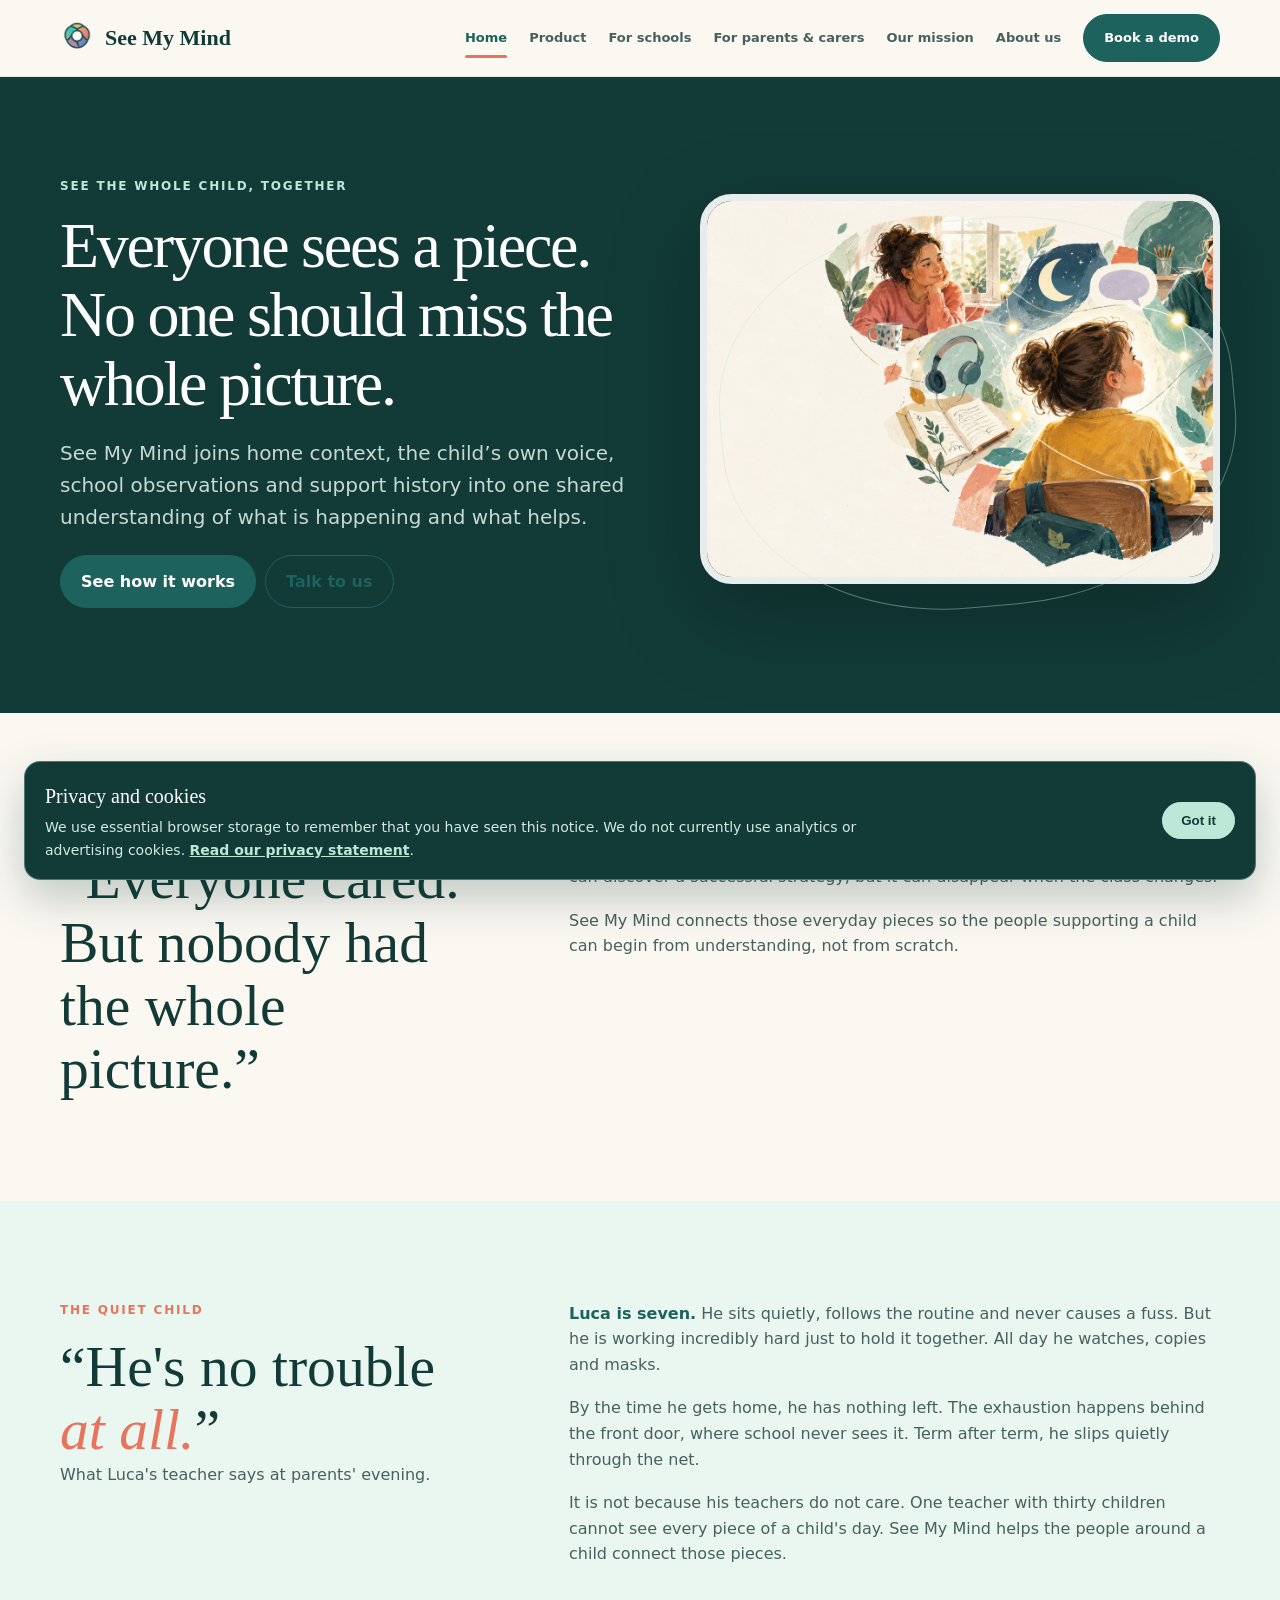
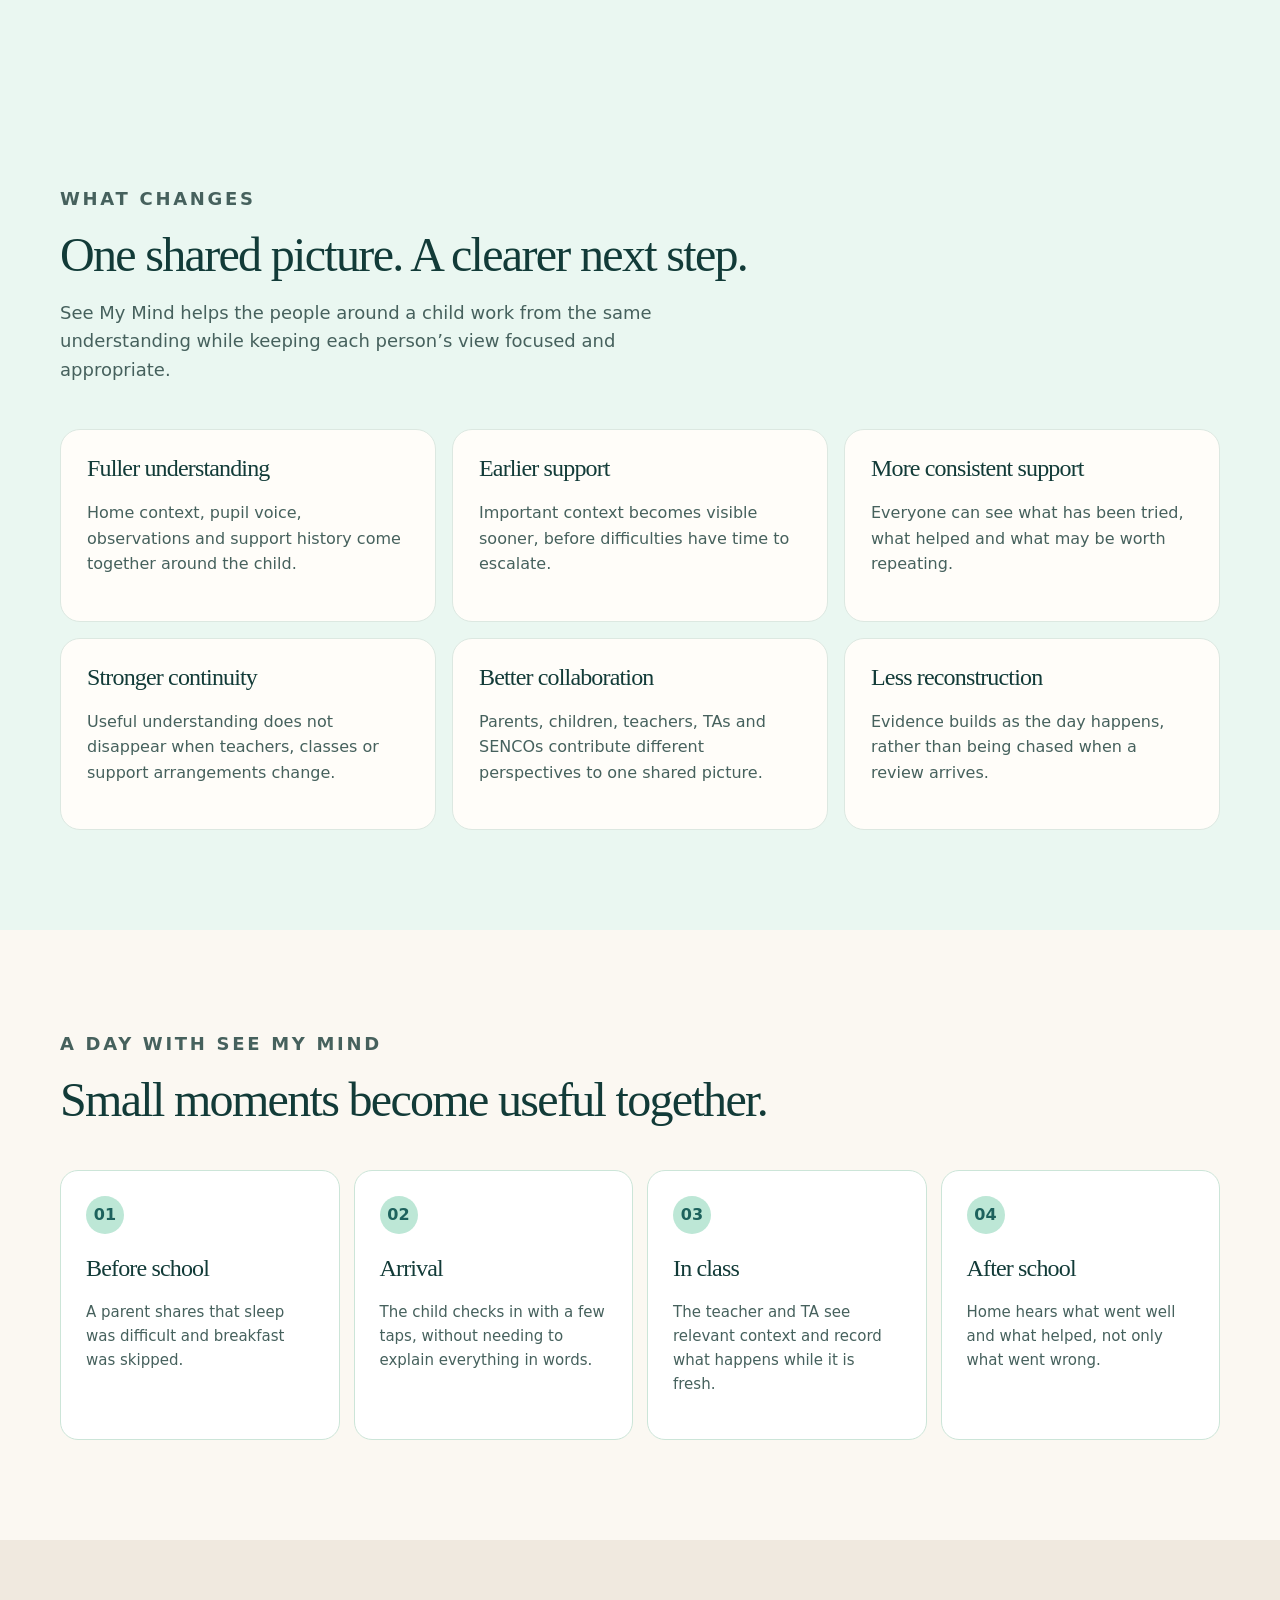
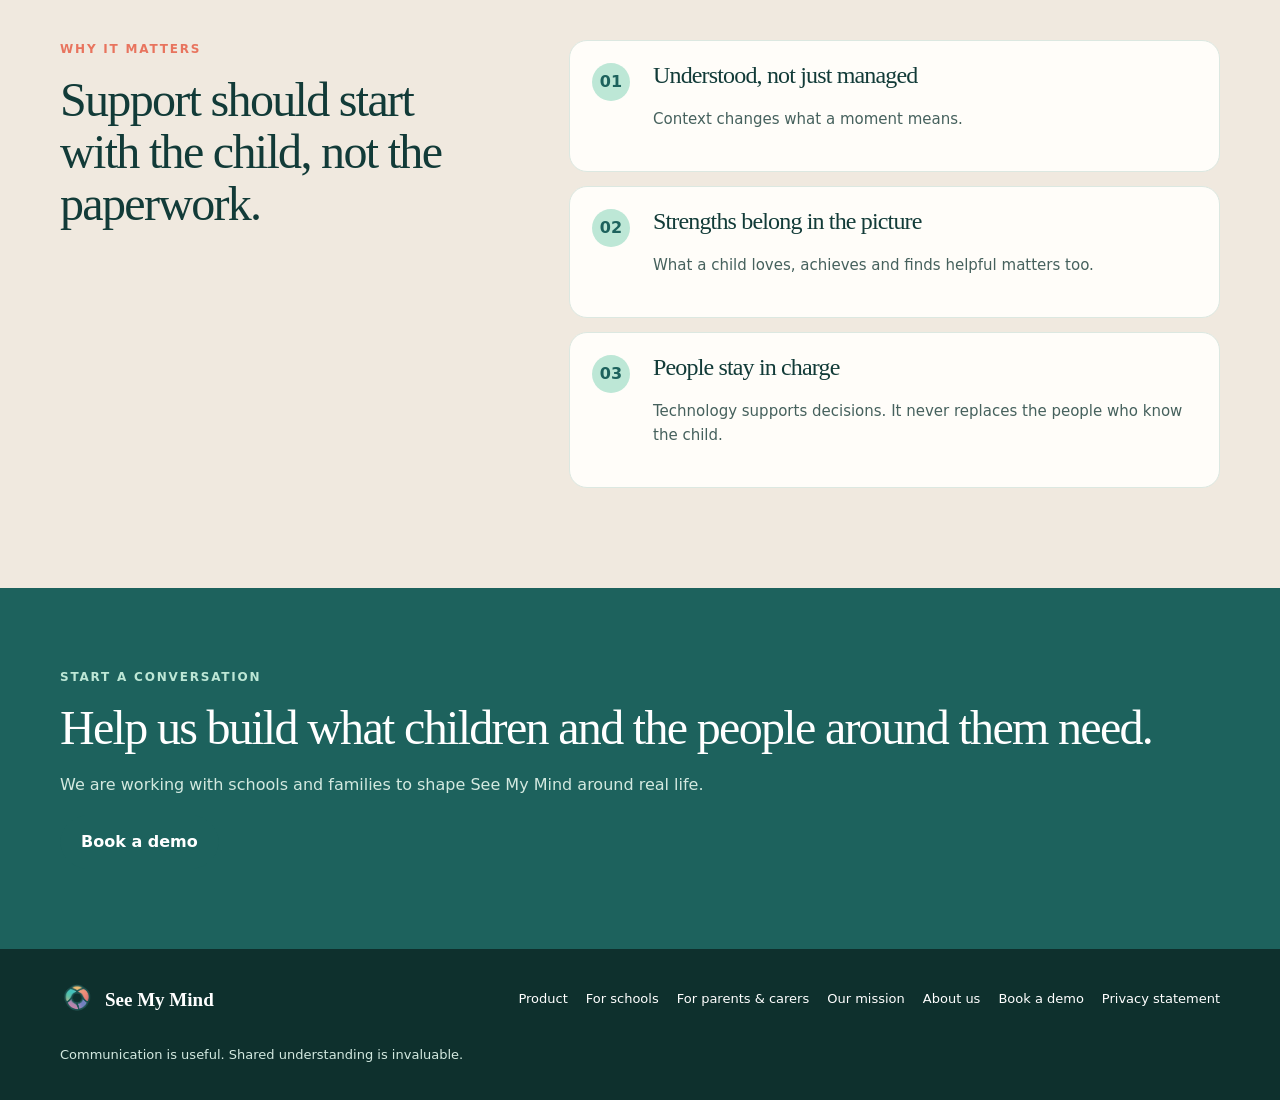
==== commit ca547b41: "Restore Luca story to website" ====
--- a/website/index.html
+++ b/website/index.html
@@ -2,6 +2,7 @@
 <header class="site-header"><div class="wrap nav"><a class="brand" href="index.html">See My Mind</a><nav class="site-nav" aria-label="Main navigation"><a class="active" href="index.html">Home</a><a href="product.html">Product</a><a href="for-schools.html">For schools</a><a href="for-parents.html">For parents &amp; carers</a><a href="our-mission.html">Our mission</a><a href="about-us.html">About us</a><a class="button" href="book-a-demo.html">Book a demo</a></nav><button class="menu" aria-label="Open menu">☰</button></div></header>
 <main><section class="hero"><div class="wrap hero-grid"><div><p class="eyebrow">See the whole child, together</p><h1>Everyone sees a piece. No one should miss the whole picture.</h1><p class="lead">See My Mind joins home context, the child’s own voice, school observations and support history into one shared understanding of what is happening and what helps.</p><div class="pill-list"><a class="button" href="product.html">See how it works</a><a class="button secondary" href="book-a-demo.html">Talk to us</a></div></div><div class="hero-art"><img src="assets/hero-illustration.png" alt="Abstract illustration representing the people around a child"></div></div></section>
 <section><div class="wrap split"><div><p class="eyebrow">The problem</p><p class="quote">“Everyone cared. But nobody had the whole picture.”</p></div><div class="muted"><p>A child can look settled at school and struggle at home. A parent can know what helps, while the information sits in a message nobody sees in time. A teacher can discover a successful strategy, but it can disappear when the class changes.</p><p>See My Mind connects those everyday pieces so the people supporting a child can begin from understanding, not from scratch.</p></div></div></section>
+<section class="luca-story"><div class="wrap split"><div><p class="eyebrow">The quiet child</p><p class="quote">“He&#39;s no trouble <em>at all.</em>”</p><p class="muted">What Luca&#39;s teacher says at parents&#39; evening.</p></div><div class="muted"><p><strong>Luca is seven.</strong> He sits quietly, follows the routine and never causes a fuss. But he is working incredibly hard just to hold it together. All day he watches, copies and masks.</p><p>By the time he gets home, he has nothing left. The exhaustion happens behind the front door, where school never sees it. Term after term, he slips quietly through the net.</p><p>It is not because his teachers do not care. One teacher with thirty children cannot see every piece of a child&#39;s day. See My Mind helps the people around a child connect those pieces.</p></div></div></section>
 <section class="tint"><div class="wrap"><div class="section-head"><p class="eyebrow">What changes</p><h2>One shared picture. A clearer next step.</h2><p>See My Mind helps the people around a child work from the same understanding while keeping each person’s view focused and appropriate.</p></div><div class="grid"><article class="card"><h3>Fuller understanding</h3><p>Home context, pupil voice, observations and support history come together around the child.</p></article><article class="card"><h3>Earlier support</h3><p>Important context becomes visible sooner, before difficulties have time to escalate.</p></article><article class="card"><h3>More consistent support</h3><p>Everyone can see what has been tried, what helped and what may be worth repeating.</p></article><article class="card"><h3>Stronger continuity</h3><p>Useful understanding does not disappear when teachers, classes or support arrangements change.</p></article><article class="card"><h3>Better collaboration</h3><p>Parents, children, teachers, TAs and SENCOs contribute different perspectives to one shared picture.</p></article><article class="card"><h3>Less reconstruction</h3><p>Evidence builds as the day happens, rather than being chased when a review arrives.</p></article></div></div></section>
 <section><div class="wrap"><div class="section-head"><p class="eyebrow">A day with See My Mind</p><h2>Small moments become useful together.</h2></div><div class="timeline"><article class="step"><div class="number">01</div><h3>Before school</h3><p>A parent shares that sleep was difficult and breakfast was skipped.</p></article><article class="step"><div class="number">02</div><h3>Arrival</h3><p>The child checks in with a few taps, without needing to explain everything in words.</p></article><article class="step"><div class="number">03</div><h3>In class</h3><p>The teacher and TA see relevant context and record what happens while it is fresh.</p></article><article class="step"><div class="number">04</div><h3>After school</h3><p>Home hears what went well and what helped, not only what went wrong.</p></article></div></div></section>
 <section class="warm"><div class="wrap split"><div><p class="eyebrow">Why it matters</p><h2>Support should start with the child, not the paperwork.</h2></div><div class="principles"><article class="principle"><div class="number">01</div><div><h3>Understood, not just managed</h3><p>Context changes what a moment means.</p></div></article><article class="principle"><div class="number">02</div><div><h3>Strengths belong in the picture</h3><p>What a child loves, achieves and finds helpful matters too.</p></div></article><article class="principle"><div class="number">03</div><div><h3>People stay in charge</h3><p>Technology supports decisions. It never replaces the people who know the child.</p></div></article></div></div></section>
--- a/website/site.css
+++ b/website/site.css
@@ -8,4 +8,5 @@
 .site-nav a.active:not(.button){position:relative;color:var(--teal)}.site-nav a.active:not(.button)::after{content:"";position:absolute;right:0;bottom:-10px;left:0;height:3px;border-radius:999px;background:var(--coral)}.site-nav a.button.active,.site-nav a.button.active:hover{color:#fff;background:var(--teal)}
 @media(max-width:820px){.nav{position:relative;min-height:68px}.menu{display:grid;place-items:center;width:42px;height:42px;padding:0;border-radius:10px;cursor:pointer;font-size:28px}.site-nav{display:none;position:absolute;top:calc(100% + 1px);right:0;left:0;flex-direction:column;align-items:stretch;gap:4px;padding:12px;background:var(--cream);border:1px solid var(--line);border-top:0;box-shadow:0 16px 30px rgba(18,59,56,.14)}.site-nav.open{display:flex}.site-nav a{padding:10px 12px;border-radius:10px}.site-nav a.active:not(.button){background:var(--mint-wash)}.site-nav a.active:not(.button)::after{display:none}.site-nav .button{margin-top:4px;text-align:center}}
 .cookie-banner{position:fixed;right:24px;bottom:20px;left:24px;z-index:20;display:flex;align-items:center;justify-content:space-between;gap:24px;padding:18px 20px;border:1px solid rgba(189,231,214,.35);border-radius:16px;background:var(--ink);color:#fff;box-shadow:0 18px 45px rgba(18,59,56,.25)}.cookie-banner strong{display:block;margin-bottom:4px;font-family:var(--serif);font-size:20px;font-weight:500}.cookie-banner p{max-width:820px;margin:0;color:#d3e9e0;font-size:14px}.cookie-banner a{color:var(--mint);font-weight:700}.cookie-banner .button{flex:0 0 auto;padding:10px 18px;background:var(--mint);border-color:var(--mint);color:var(--ink)}.cookie-banner .button:hover{background:#d8f2e5}
+.luca-story{background:var(--mint-wash)}.luca-story .quote{max-width:430px}.luca-story .muted{max-width:650px}.luca-story strong{color:var(--teal)}
 @media(max-width:560px){.cookie-banner{right:12px;bottom:12px;left:12px;align-items:stretch;flex-direction:column;gap:12px;padding:16px}.cookie-banner .button{width:100%}}
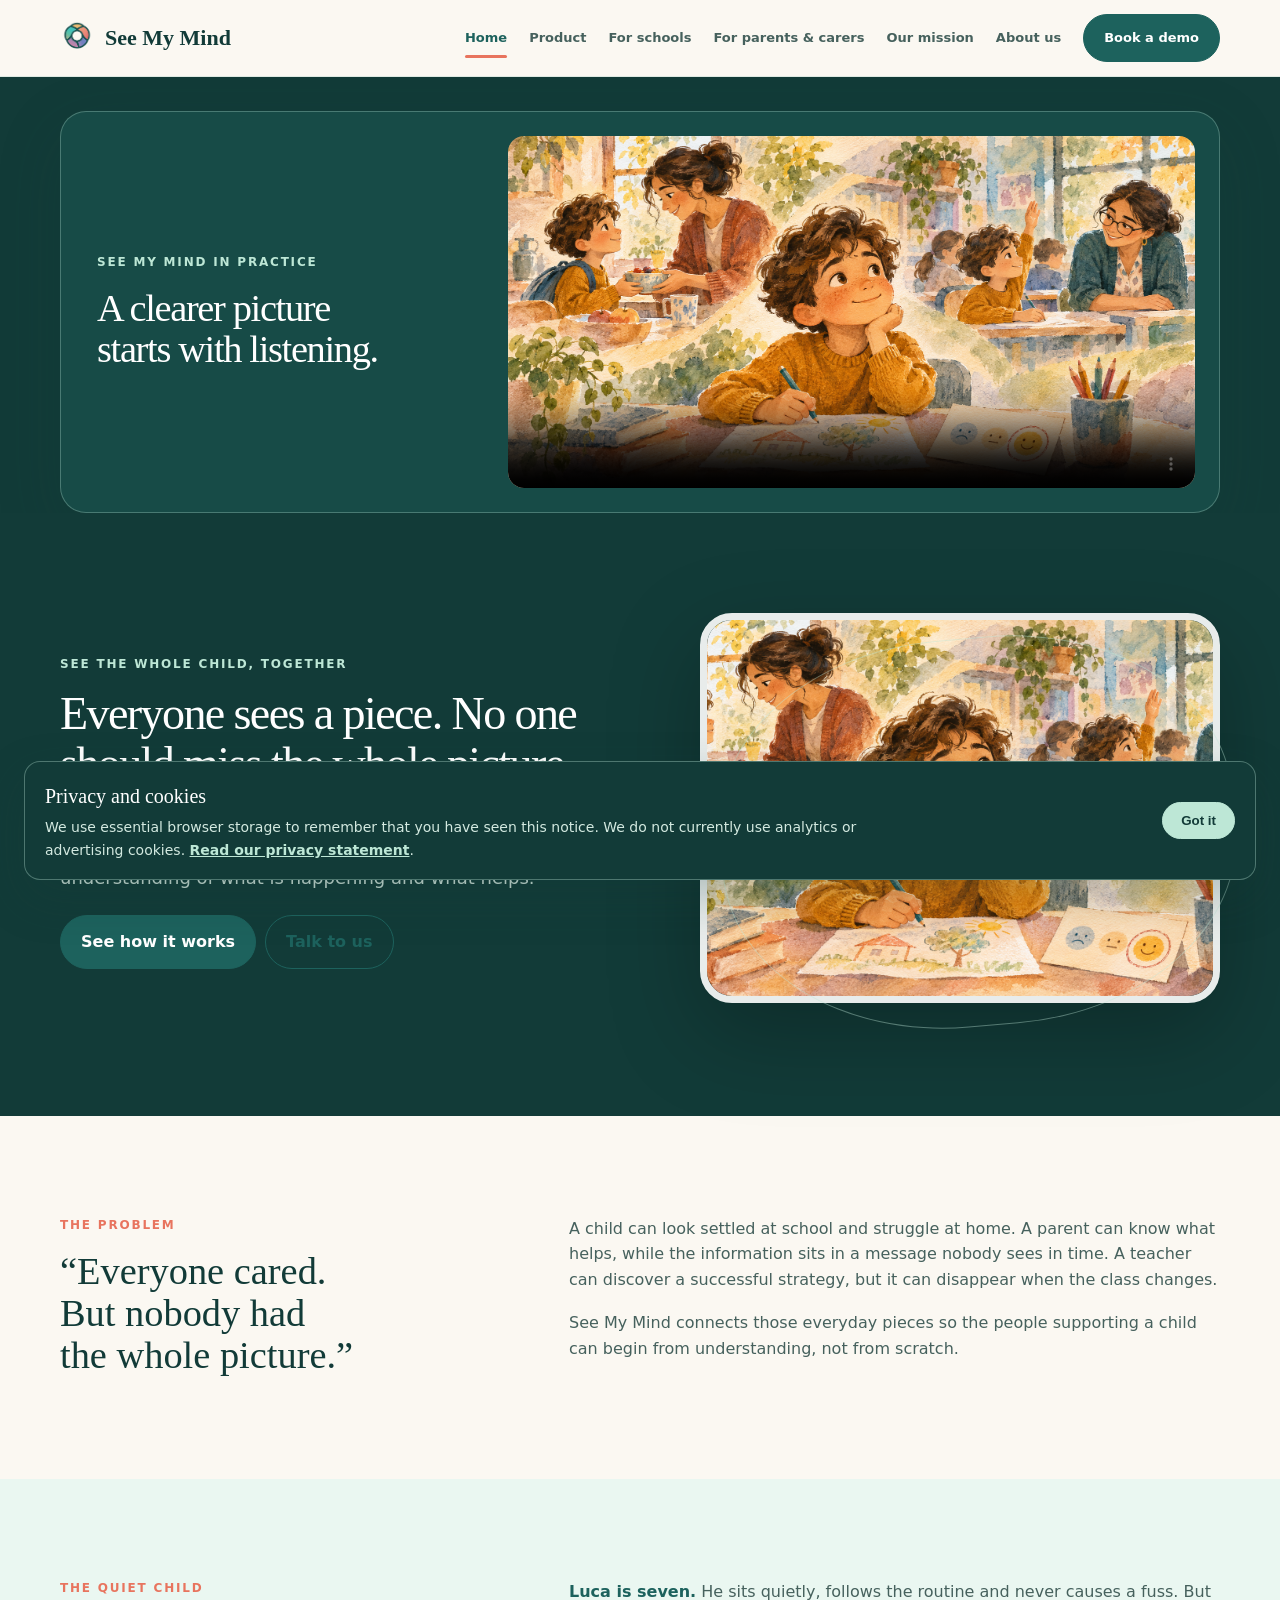
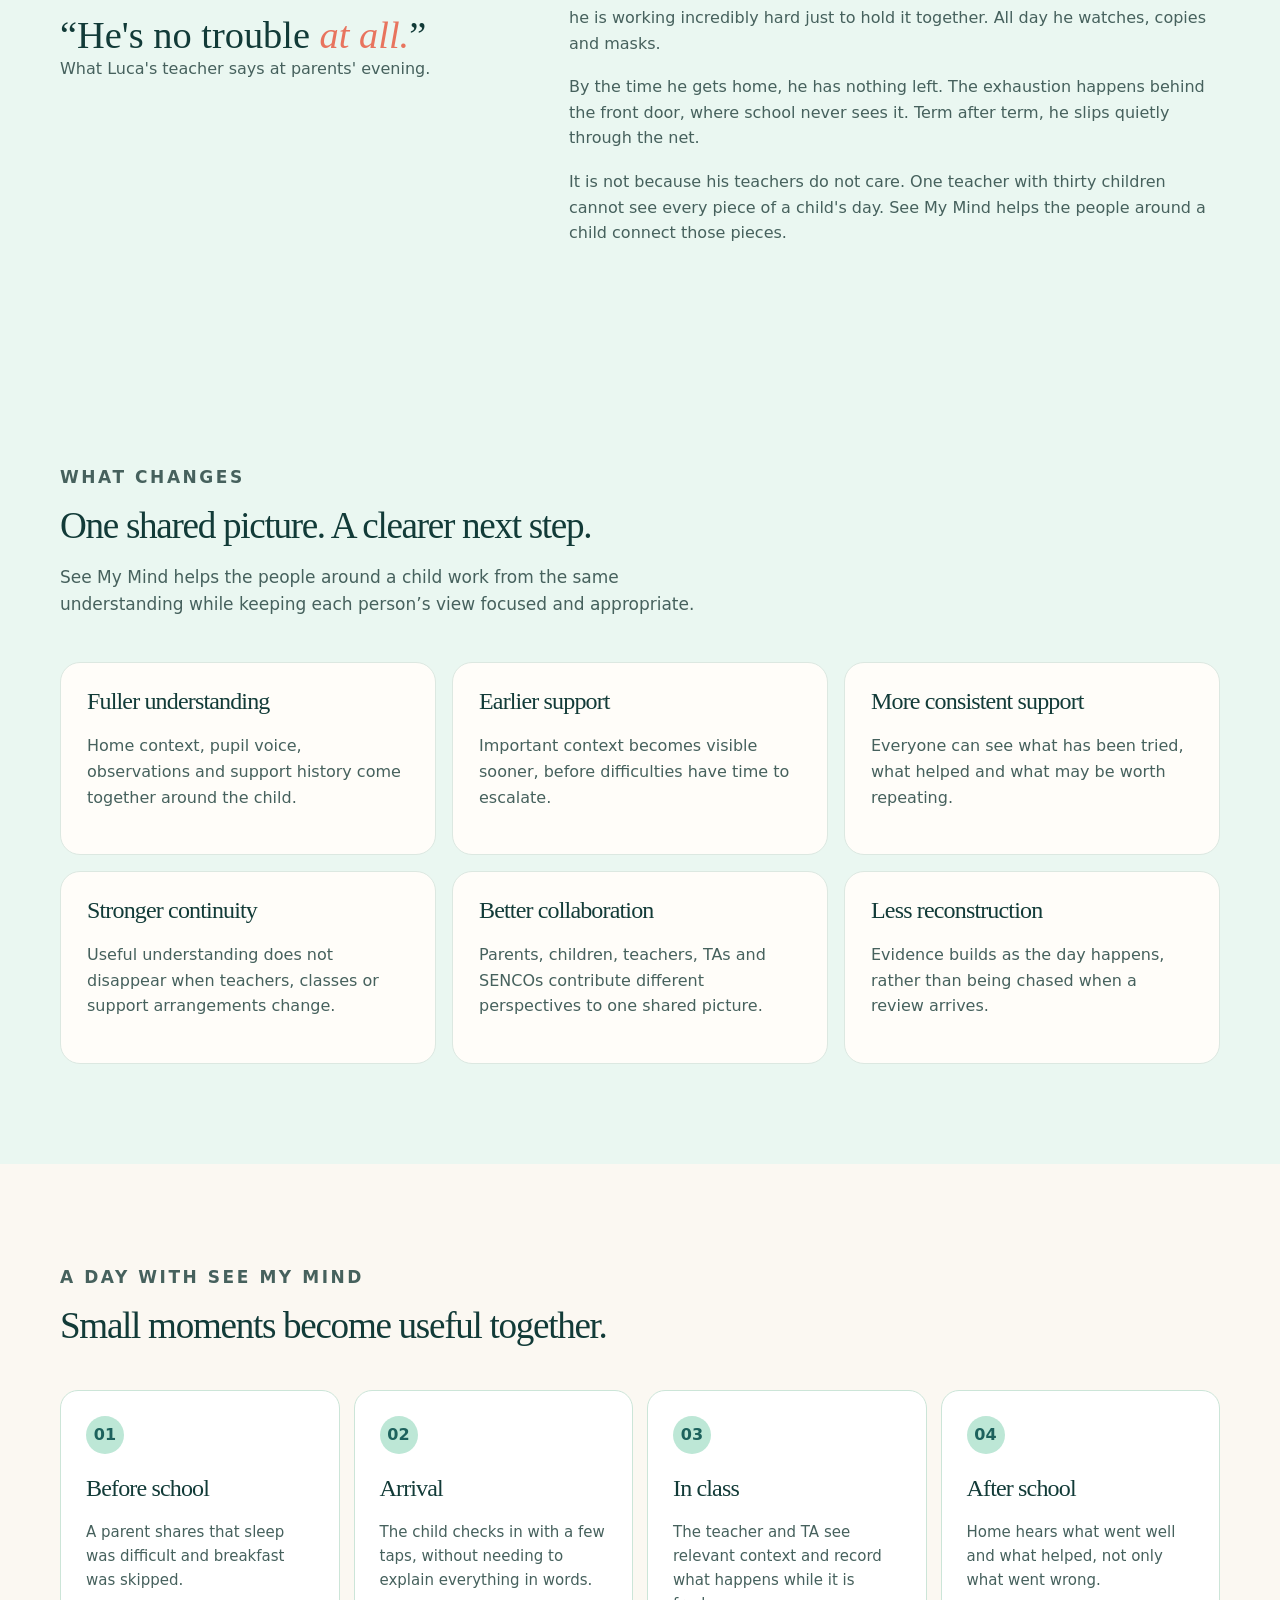
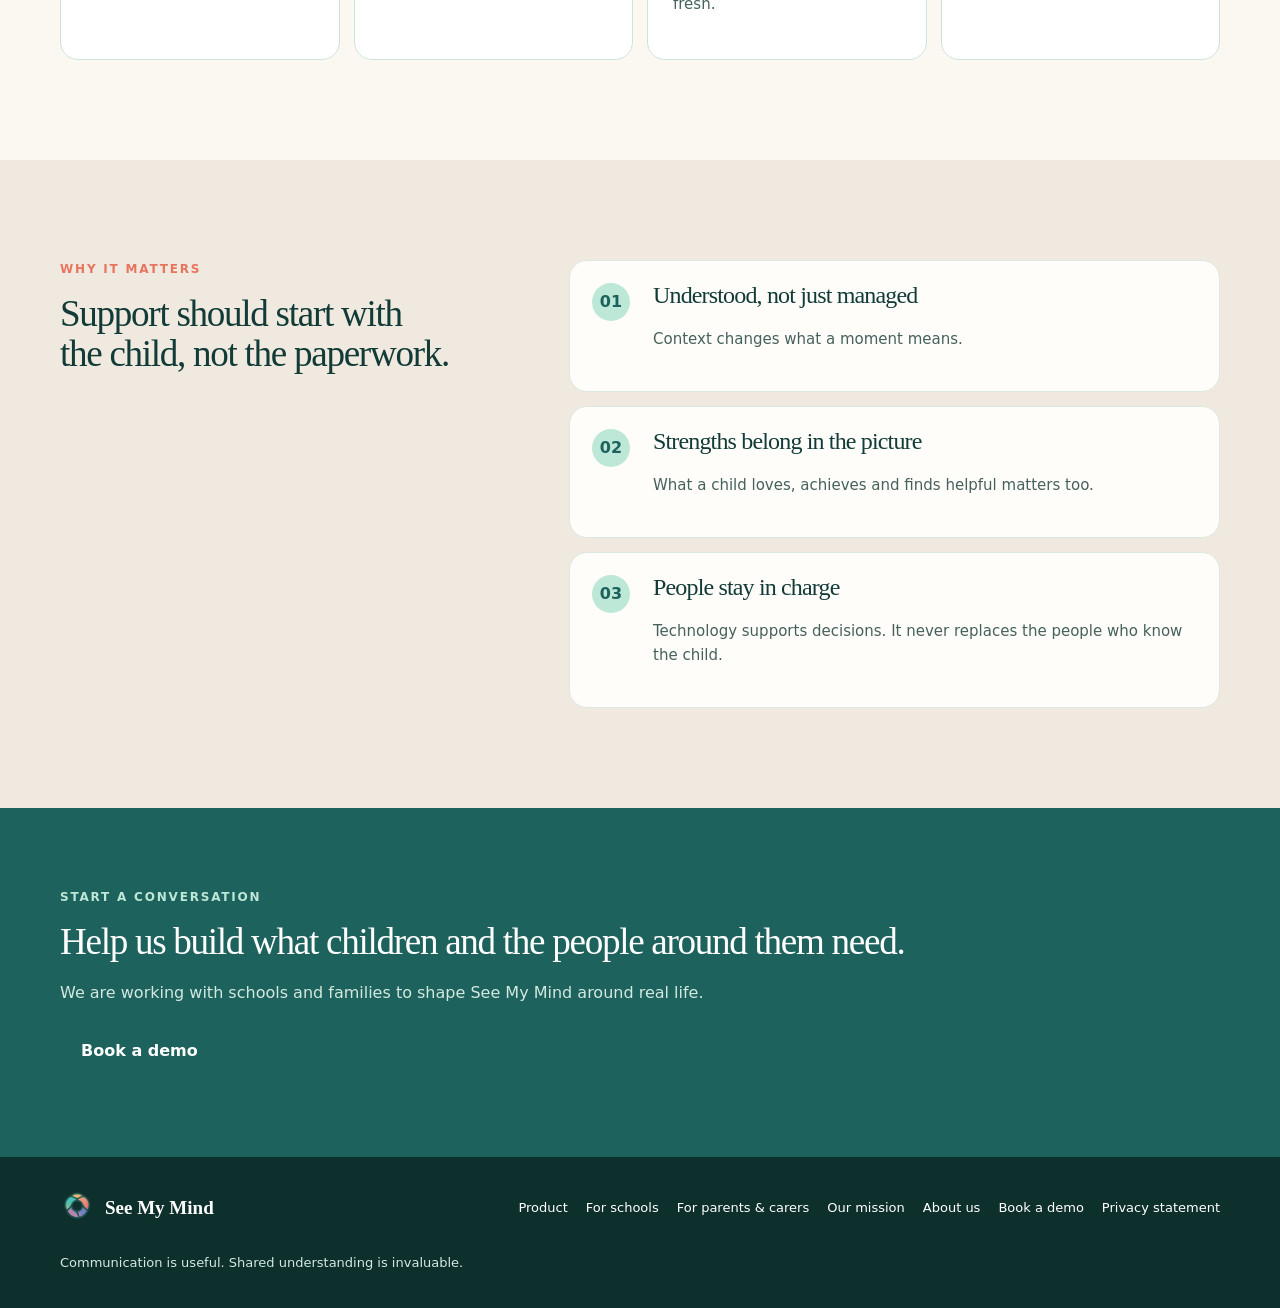
==== commit 65c9063f: "Add homepage video and page illustrations" ====
--- a/website/index.html
+++ b/website/index.html
@@ -1,6 +1,6 @@
 <!doctype html><html lang="en-GB"><head><meta charset="utf-8"><meta name="viewport" content="width=device-width,initial-scale=1"><meta name="description" content="See My Mind brings the people around a child into one shared understanding."><link rel="icon" href="assets/logo-mark-outlined.png"><title>See My Mind - See the whole child, together</title><link rel="stylesheet" href="site.css"></head><body>
 <header class="site-header"><div class="wrap nav"><a class="brand" href="index.html">See My Mind</a><nav class="site-nav" aria-label="Main navigation"><a class="active" href="index.html">Home</a><a href="product.html">Product</a><a href="for-schools.html">For schools</a><a href="for-parents.html">For parents &amp; carers</a><a href="our-mission.html">Our mission</a><a href="about-us.html">About us</a><a class="button" href="book-a-demo.html">Book a demo</a></nav><button class="menu" aria-label="Open menu">☰</button></div></header>
-<main><section class="hero"><div class="wrap hero-grid"><div><p class="eyebrow">See the whole child, together</p><h1>Everyone sees a piece. No one should miss the whole picture.</h1><p class="lead">See My Mind joins home context, the child’s own voice, school observations and support history into one shared understanding of what is happening and what helps.</p><div class="pill-list"><a class="button" href="product.html">See how it works</a><a class="button secondary" href="book-a-demo.html">Talk to us</a></div></div><div class="hero-art"><img src="assets/hero-illustration.png" alt="Abstract illustration representing the people around a child"></div></div></section>
+<main><section class="hero"><div class="wrap hero-grid"><div><p class="eyebrow">See the whole child, together</p><h1>Everyone sees a piece. No one should miss the whole picture.</h1><p class="lead">See My Mind joins home context, the child’s own voice, school observations and support history into one shared understanding of what is happening and what helps.</p><div class="pill-list"><a class="button" href="product.html">See how it works</a><a class="button secondary" href="book-a-demo.html">Talk to us</a></div></div><div class="hero-art"><img src="assets/luca-whole-picture.png" alt="Watercolour scene of Luca surrounded by connected moments from home and school"></div></div></section>
 <section><div class="wrap split"><div><p class="eyebrow">The problem</p><p class="quote">“Everyone cared. But nobody had the whole picture.”</p></div><div class="muted"><p>A child can look settled at school and struggle at home. A parent can know what helps, while the information sits in a message nobody sees in time. A teacher can discover a successful strategy, but it can disappear when the class changes.</p><p>See My Mind connects those everyday pieces so the people supporting a child can begin from understanding, not from scratch.</p></div></div></section>
 <section class="luca-story"><div class="wrap split"><div><p class="eyebrow">The quiet child</p><p class="quote">“He&#39;s no trouble <em>at all.</em>”</p><p class="muted">What Luca&#39;s teacher says at parents&#39; evening.</p></div><div class="muted"><p><strong>Luca is seven.</strong> He sits quietly, follows the routine and never causes a fuss. But he is working incredibly hard just to hold it together. All day he watches, copies and masks.</p><p>By the time he gets home, he has nothing left. The exhaustion happens behind the front door, where school never sees it. Term after term, he slips quietly through the net.</p><p>It is not because his teachers do not care. One teacher with thirty children cannot see every piece of a child&#39;s day. See My Mind helps the people around a child connect those pieces.</p></div></div></section>
 <section class="tint"><div class="wrap"><div class="section-head"><p class="eyebrow">What changes</p><h2>One shared picture. A clearer next step.</h2><p>See My Mind helps the people around a child work from the same understanding while keeping each person’s view focused and appropriate.</p></div><div class="grid"><article class="card"><h3>Fuller understanding</h3><p>Home context, pupil voice, observations and support history come together around the child.</p></article><article class="card"><h3>Earlier support</h3><p>Important context becomes visible sooner, before difficulties have time to escalate.</p></article><article class="card"><h3>More consistent support</h3><p>Everyone can see what has been tried, what helped and what may be worth repeating.</p></article><article class="card"><h3>Stronger continuity</h3><p>Useful understanding does not disappear when teachers, classes or support arrangements change.</p></article><article class="card"><h3>Better collaboration</h3><p>Parents, children, teachers, TAs and SENCOs contribute different perspectives to one shared picture.</p></article><article class="card"><h3>Less reconstruction</h3><p>Evidence builds as the day happens, rather than being chased when a review arrives.</p></article></div></div></section>
--- a/website/site.css
+++ b/website/site.css
@@ -10,3 +10,5 @@
 .cookie-banner{position:fixed;right:24px;bottom:20px;left:24px;z-index:20;display:flex;align-items:center;justify-content:space-between;gap:24px;padding:18px 20px;border:1px solid rgba(189,231,214,.35);border-radius:16px;background:var(--ink);color:#fff;box-shadow:0 18px 45px rgba(18,59,56,.25)}.cookie-banner strong{display:block;margin-bottom:4px;font-family:var(--serif);font-size:20px;font-weight:500}.cookie-banner p{max-width:820px;margin:0;color:#d3e9e0;font-size:14px}.cookie-banner a{color:var(--mint);font-weight:700}.cookie-banner .button{flex:0 0 auto;padding:10px 18px;background:var(--mint);border-color:var(--mint);color:var(--ink)}.cookie-banner .button:hover{background:#d8f2e5}
 .luca-story{background:var(--mint-wash)}.luca-story .quote{max-width:430px}.luca-story .muted{max-width:650px}.luca-story strong{color:var(--teal)}
 @media(max-width:560px){.cookie-banner{right:12px;bottom:12px;left:12px;align-items:stretch;flex-direction:column;gap:12px;padding:16px}.cookie-banner .button{width:100%}}
+.home-video{padding:34px 0 0;background:var(--ink);color:#fff}.home-video-card{display:grid;grid-template-columns:.72fr 1.28fr;align-items:center;gap:36px;padding:24px;border:1px solid rgba(189,231,214,.3);border-radius:26px;background:#174b47;box-shadow:0 22px 65px rgba(18,59,56,.2)}.home-video-intro{padding:12px 8px 12px 12px}.home-video .eyebrow{color:var(--mint)}.home-video h2{max-width:360px;margin:0;font-size:clamp(26px,3vw,40px)}.home-video video{display:block;width:100%;max-height:430px;border-radius:16px;background:#0e302d;object-fit:cover}.home-video video:focus-visible{outline:3px solid var(--mint);outline-offset:4px}@media(max-width:820px){.home-video{padding-top:24px}.home-video-card{grid-template-columns:1fr;gap:20px;padding:16px;border-radius:20px}.home-video-intro{padding:8px 8px 0}.home-video h2{max-width:600px}.home-video video{max-height:none}}
+.section-head{max-width:960px}.section-head p{font-size:17px}h1{font-size:clamp(30px,3.6vw,48px);text-wrap:balance}h2{font-size:clamp(25px,2.9vw,38px);text-wrap:balance}.quote{font-size:clamp(26px,3vw,42px);text-wrap:balance}.lead{font-size:18px}
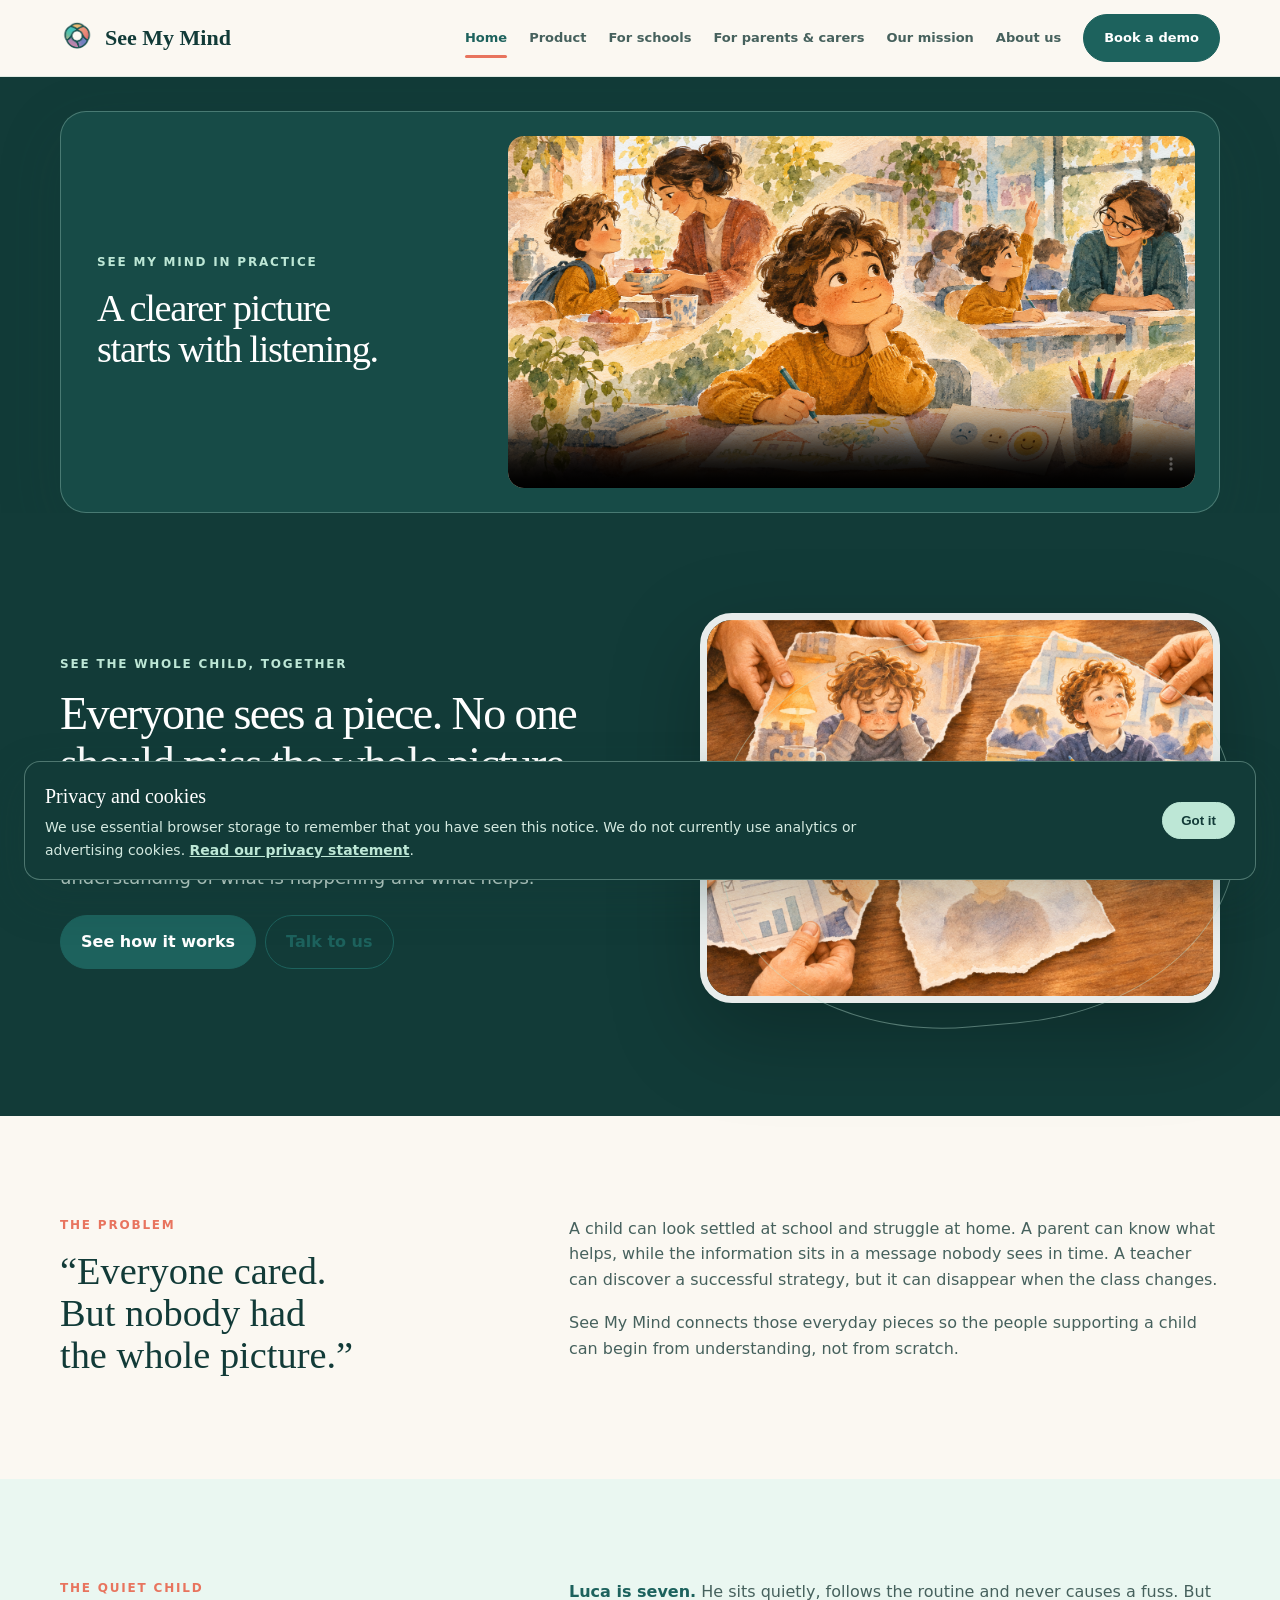
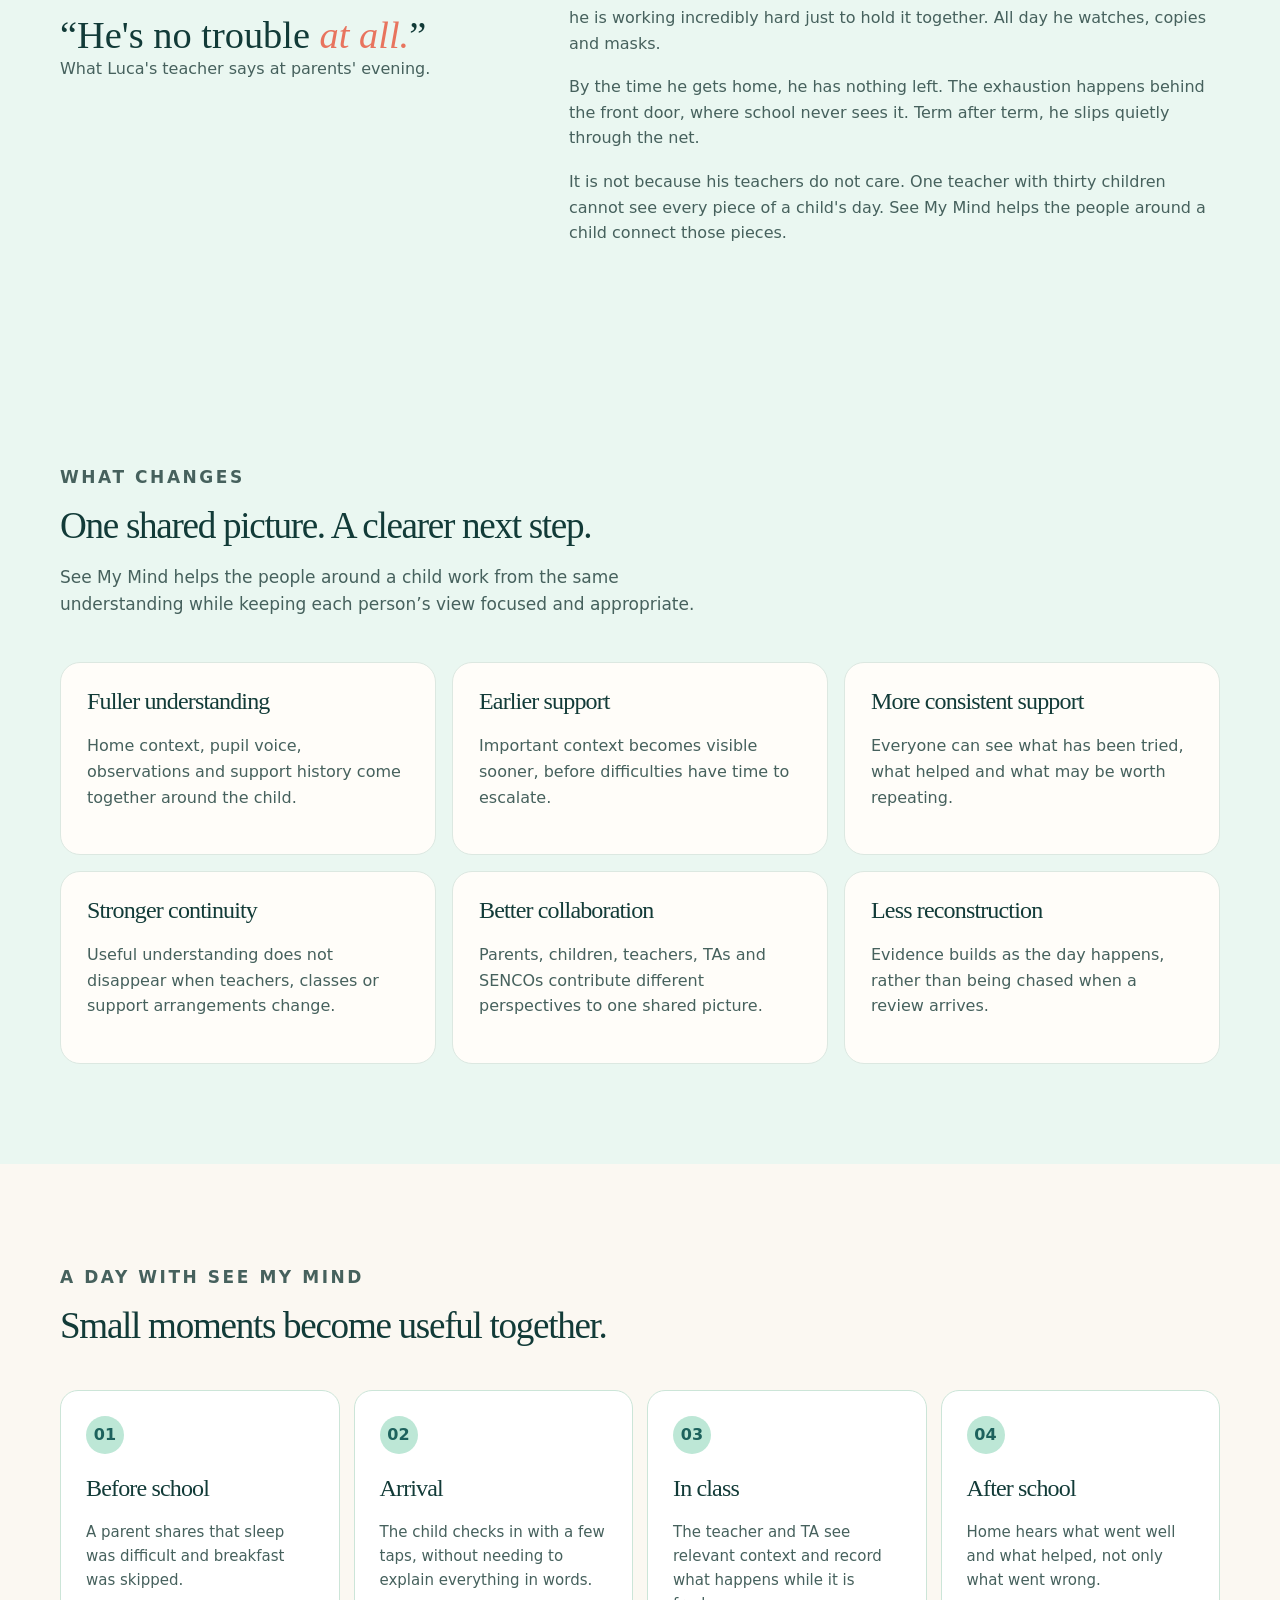
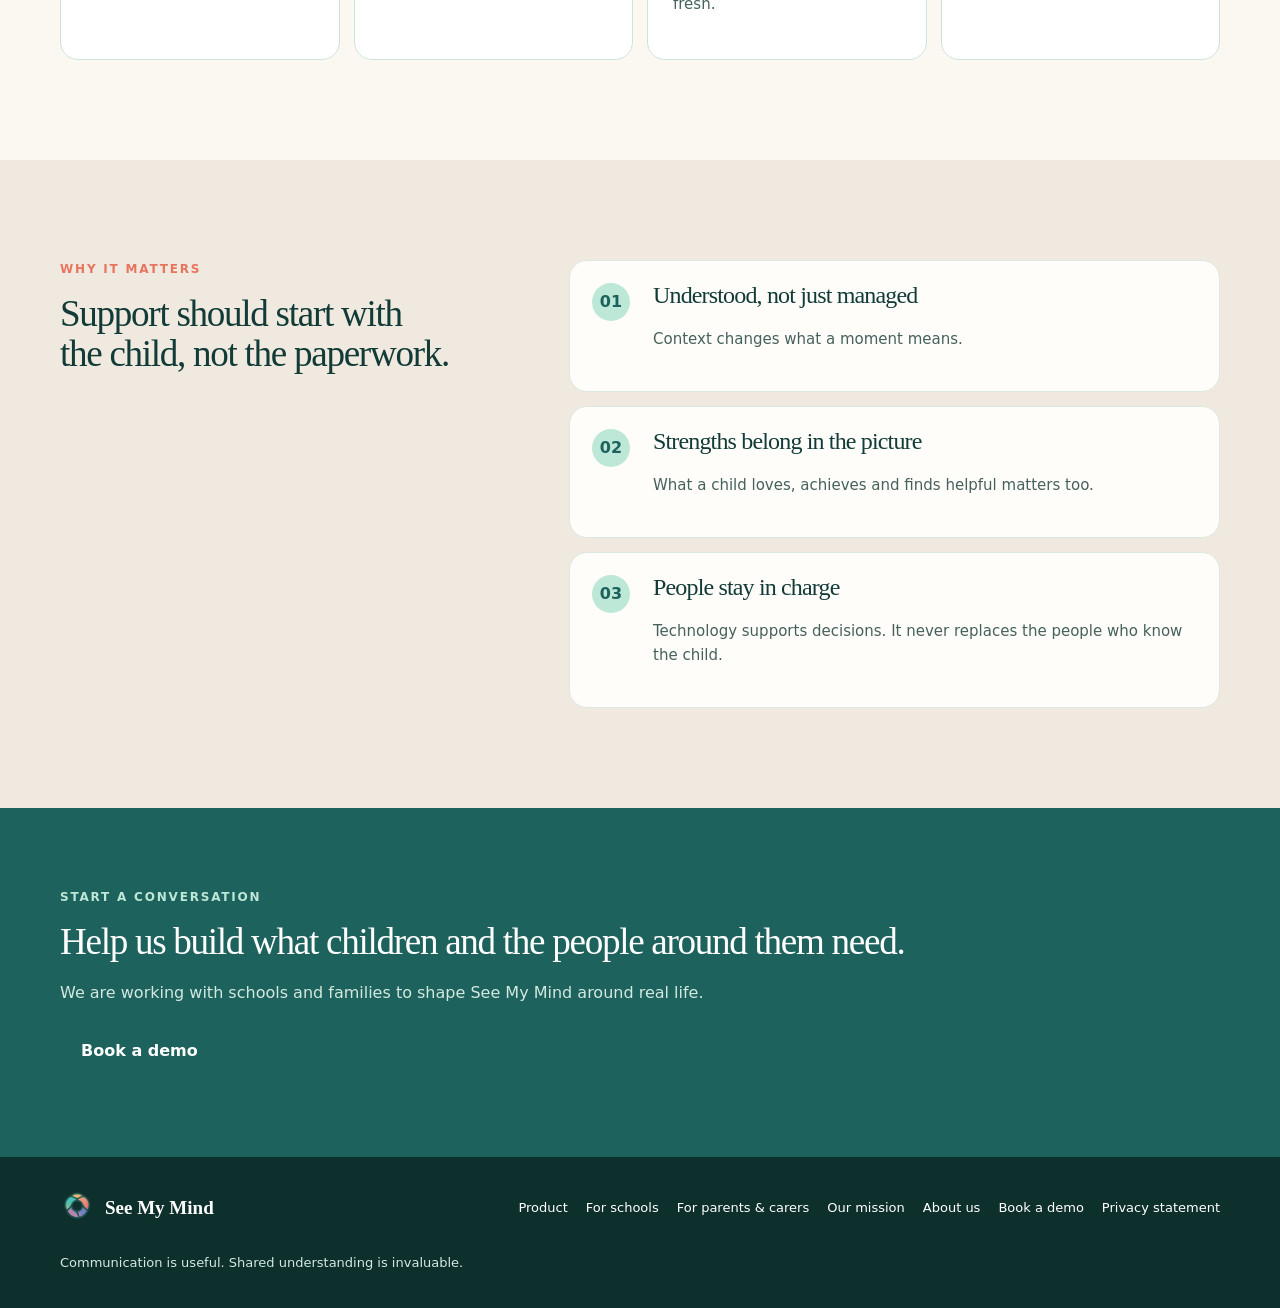
==== commit d745fb61: "Refresh homepage storyboard artwork" ====
--- a/website/index.html
+++ b/website/index.html
@@ -1,6 +1,6 @@
 <!doctype html><html lang="en-GB"><head><meta charset="utf-8"><meta name="viewport" content="width=device-width,initial-scale=1"><meta name="description" content="See My Mind brings the people around a child into one shared understanding."><link rel="icon" href="assets/logo-mark-outlined.png"><title>See My Mind - See the whole child, together</title><link rel="stylesheet" href="site.css"></head><body>
 <header class="site-header"><div class="wrap nav"><a class="brand" href="index.html">See My Mind</a><nav class="site-nav" aria-label="Main navigation"><a class="active" href="index.html">Home</a><a href="product.html">Product</a><a href="for-schools.html">For schools</a><a href="for-parents.html">For parents &amp; carers</a><a href="our-mission.html">Our mission</a><a href="about-us.html">About us</a><a class="button" href="book-a-demo.html">Book a demo</a></nav><button class="menu" aria-label="Open menu">☰</button></div></header>
-<main><section class="hero"><div class="wrap hero-grid"><div><p class="eyebrow">See the whole child, together</p><h1>Everyone sees a piece. No one should miss the whole picture.</h1><p class="lead">See My Mind joins home context, the child’s own voice, school observations and support history into one shared understanding of what is happening and what helps.</p><div class="pill-list"><a class="button" href="product.html">See how it works</a><a class="button secondary" href="book-a-demo.html">Talk to us</a></div></div><div class="hero-art"><img src="assets/luca-whole-picture.png" alt="Watercolour scene of Luca surrounded by connected moments from home and school"></div></div></section>
+<main><section class="hero"><div class="wrap hero-grid"><div><p class="eyebrow">See the whole child, together</p><h1>Everyone sees a piece. No one should miss the whole picture.</h1><p class="lead">See My Mind joins home context, the child’s own voice, school observations and support history into one shared understanding of what is happening and what helps.</p><div class="pill-list"><a class="button" href="product.html">See how it works</a><a class="button secondary" href="book-a-demo.html">Talk to us</a></div></div><div class="hero-art"><img src="assets/storyboard-no-caption.png" alt="Watercolour storyboard showing different parts of Luca’s experience at home and school"></div></div></section>
 <section><div class="wrap split"><div><p class="eyebrow">The problem</p><p class="quote">“Everyone cared. But nobody had the whole picture.”</p></div><div class="muted"><p>A child can look settled at school and struggle at home. A parent can know what helps, while the information sits in a message nobody sees in time. A teacher can discover a successful strategy, but it can disappear when the class changes.</p><p>See My Mind connects those everyday pieces so the people supporting a child can begin from understanding, not from scratch.</p></div></div></section>
 <section class="luca-story"><div class="wrap split"><div><p class="eyebrow">The quiet child</p><p class="quote">“He&#39;s no trouble <em>at all.</em>”</p><p class="muted">What Luca&#39;s teacher says at parents&#39; evening.</p></div><div class="muted"><p><strong>Luca is seven.</strong> He sits quietly, follows the routine and never causes a fuss. But he is working incredibly hard just to hold it together. All day he watches, copies and masks.</p><p>By the time he gets home, he has nothing left. The exhaustion happens behind the front door, where school never sees it. Term after term, he slips quietly through the net.</p><p>It is not because his teachers do not care. One teacher with thirty children cannot see every piece of a child&#39;s day. See My Mind helps the people around a child connect those pieces.</p></div></div></section>
 <section class="tint"><div class="wrap"><div class="section-head"><p class="eyebrow">What changes</p><h2>One shared picture. A clearer next step.</h2><p>See My Mind helps the people around a child work from the same understanding while keeping each person’s view focused and appropriate.</p></div><div class="grid"><article class="card"><h3>Fuller understanding</h3><p>Home context, pupil voice, observations and support history come together around the child.</p></article><article class="card"><h3>Earlier support</h3><p>Important context becomes visible sooner, before difficulties have time to escalate.</p></article><article class="card"><h3>More consistent support</h3><p>Everyone can see what has been tried, what helped and what may be worth repeating.</p></article><article class="card"><h3>Stronger continuity</h3><p>Useful understanding does not disappear when teachers, classes or support arrangements change.</p></article><article class="card"><h3>Better collaboration</h3><p>Parents, children, teachers, TAs and SENCOs contribute different perspectives to one shared picture.</p></article><article class="card"><h3>Less reconstruction</h3><p>Evidence builds as the day happens, rather than being chased when a review arrives.</p></article></div></div></section>
--- a/website/site.css
+++ b/website/site.css
@@ -3,6 +3,7 @@
 @media(max-width:820px){.wrap{width:min(100% - 32px,1160px)}.site-nav{display:flex;flex-wrap:wrap;justify-content:flex-end;gap:10px 15px;font-size:12px}.menu{display:none}.hero{padding:72px 0 80px}.hero-grid,.split{grid-template-columns:1fr;gap:38px}.hero-art{min-height:300px}.hero-art img{height:300px}.grid,.grid.two,.timeline,.stats{grid-template-columns:1fr 1fr}.form{grid-template-columns:1fr}.form label.full{grid-column:auto}.form-note{font-size:12px}}
 @media(max-width:560px){.grid,.grid.two,.timeline,.stats{grid-template-columns:1fr}.stats{margin-top:25px}.stat{padding:20px}.hero-art{min-height:240px}.hero-art img{height:240px}section{padding:72px 0}.footer-row{align-items:flex-start!important;flex-direction:column}}
 .dark .card{color:var(--ink)}.dark .card p,.dark .card li{color:var(--ink-soft)}
+.team-grid{align-items:stretch}.team-card{display:flex;flex-direction:column;min-height:100%;padding:30px 28px 26px;border-color:#d5e4dd;background:linear-gradient(180deg,#fffdf9 0%,#f8fcf8 100%);box-shadow:0 14px 35px rgba(18,59,56,.06)}.team-card h3{margin-bottom:8px}.team-role{display:block;max-width:100%;margin-bottom:23px;color:var(--ink-soft);font-size:14px;font-weight:700;line-height:1.45}.team-role b{padding:0 5px;color:#9ab6ac;font-weight:500}.team-bio{padding-bottom:18px}.team-bio p{margin:0;color:var(--ink-soft)}.team-focus-copy{margin:18px 0 0;color:var(--ink-soft);font-size:15px}@media(max-width:820px){.team-card{padding:25px 22px}}
 .form input[type="checkbox"]{width:auto;margin:0 8px 0 0;vertical-align:middle}
 .form-status{margin:0 0 22px;padding:16px 18px;border-radius:10px;font-weight:700}.form-status.success{background:var(--mint-wash);color:var(--teal);border:1px solid #bde7d6}.form-status.error{background:var(--coral-wash);color:#9d3f2f;border:1px solid #f0b4a6}
 .site-nav a.active:not(.button){position:relative;color:var(--teal)}.site-nav a.active:not(.button)::after{content:"";position:absolute;right:0;bottom:-10px;left:0;height:3px;border-radius:999px;background:var(--coral)}.site-nav a.button.active,.site-nav a.button.active:hover{color:#fff;background:var(--teal)}
@@ -12,3 +13,4 @@
 @media(max-width:560px){.cookie-banner{right:12px;bottom:12px;left:12px;align-items:stretch;flex-direction:column;gap:12px;padding:16px}.cookie-banner .button{width:100%}}
 .home-video{padding:34px 0 0;background:var(--ink);color:#fff}.home-video-card{display:grid;grid-template-columns:.72fr 1.28fr;align-items:center;gap:36px;padding:24px;border:1px solid rgba(189,231,214,.3);border-radius:26px;background:#174b47;box-shadow:0 22px 65px rgba(18,59,56,.2)}.home-video-intro{padding:12px 8px 12px 12px}.home-video .eyebrow{color:var(--mint)}.home-video h2{max-width:360px;margin:0;font-size:clamp(26px,3vw,40px)}.home-video video{display:block;width:100%;max-height:430px;border-radius:16px;background:#0e302d;object-fit:cover}.home-video video:focus-visible{outline:3px solid var(--mint);outline-offset:4px}@media(max-width:820px){.home-video{padding-top:24px}.home-video-card{grid-template-columns:1fr;gap:20px;padding:16px;border-radius:20px}.home-video-intro{padding:8px 8px 0}.home-video h2{max-width:600px}.home-video video{max-height:none}}
 .section-head{max-width:960px}.section-head p{font-size:17px}h1{font-size:clamp(30px,3.6vw,48px);text-wrap:balance}h2{font-size:clamp(25px,2.9vw,38px);text-wrap:balance}.quote{font-size:clamp(26px,3vw,42px);text-wrap:balance}.lead{font-size:18px}
+.ecosystem-section{background:var(--paper)}.ecosystem-stage{display:grid;grid-template-columns:minmax(0,1.15fr) minmax(320px,.85fr);gap:36px;align-items:center}.ecosystem-visual{position:relative;width:100%;max-width:600px;aspect-ratio:1;margin:0 auto}.ecosystem-visual>svg{position:absolute;inset:0;width:100%;height:100%;overflow:visible}.ecosystem-ring{fill:none;stroke:var(--line);stroke-width:1.5;stroke-dasharray:3 7}.ecosystem-halo{fill:url(#ecosystem-glow)}.ecosystem-chord{fill:none;stroke:#e3a63a;stroke-width:1.2;opacity:.28;transition:opacity .3s,stroke-width .3s}.ecosystem-spoke{fill:none;stroke:#e3a63a;stroke-width:2;opacity:.45;transition:opacity .3s,stroke-width .3s}.ecosystem-spoke.on{opacity:1;stroke-width:3}.ecosystem-chord.on{opacity:.85;stroke-width:2}.ecosystem-pulse{fill:#e3a63a}.ecosystem-hub{position:absolute;left:50%;top:50%;width:27%;aspect-ratio:1;transform:translate(-50%,-50%);overflow:hidden;border:5px solid var(--paper);border-radius:50%;box-shadow:0 0 0 2px #e3a63a,0 10px 40px rgba(227,166,58,.35)}.ecosystem-hub img{width:100%;height:100%;object-fit:cover}.ecosystem-hub-label{position:absolute;left:50%;top:calc(50% + 15.5%);width:34%;transform:translateX(-50%);text-align:center;font-family:var(--serif);font-weight:700;font-size:clamp(11px,1.4vw,14.5px);line-height:1.1}.ecosystem-hub-label span{display:block;font-family:cursive;font-weight:500;font-size:1.15em;color:var(--teal);margin-top:2px}.ecosystem-node{--node-size:clamp(44px,9.5vw,64px);position:absolute;display:grid;justify-items:center;gap:6px;transform:translate(-50%,calc(var(--node-size) / -2));padding:0;border:0;background:none;color:var(--ink);cursor:pointer;font:inherit}.ecosystem-node .node-dot{display:grid;place-items:center;width:var(--node-size);aspect-ratio:1;border:2px solid var(--node-color);border-radius:50%;background:var(--paper);box-shadow:0 4px 14px rgba(18,59,56,.1);transition:transform .25s,background .25s}.ecosystem-node svg{width:48%;height:48%;stroke:var(--node-color);fill:none;stroke-width:1.8;stroke-linecap:round;stroke-linejoin:round}.ecosystem-node .node-label{max-width:11ch;font-size:clamp(11px,1.35vw,13.5px);font-weight:700;line-height:1.15;text-align:center}.ecosystem-node:hover .node-dot{transform:scale(1.07)}.ecosystem-node[aria-pressed=true] .node-dot{transform:scale(1.1);background:var(--node-color)}.ecosystem-node[aria-pressed=true] svg{stroke:var(--paper)}.ecosystem-node:focus-visible{outline:none}.ecosystem-node:focus-visible .node-dot{outline:3px solid var(--teal);outline-offset:3px}.ecosystem-detail{min-width:0;padding:26px 26px 22px;border:1px solid var(--line);border-radius:20px;background:var(--card,#fffdf9);box-shadow:0 18px 40px -24px rgba(18,59,56,.35)}.ecosystem-detail .detail-where{display:inline-flex;align-items:center;gap:8px;padding:5px 12px;border-radius:999px;background:var(--cream);color:var(--ink-soft);font-size:13px;font-weight:600}.ecosystem-detail .detail-where i{width:9px;height:9px;border-radius:50%;background:var(--detail-color)}.ecosystem-detail h3{margin:12px 0 4px;font-size:28px}.ecosystem-detail .detail-tag{margin:0 0 14px;color:var(--detail-color);font:500 22px/1.1 cursive}.ecosystem-cols{display:grid;grid-template-columns:1fr 1fr;gap:18px}.ecosystem-cols h4{margin:0 0 6px;color:var(--ink-soft);font-size:12px;letter-spacing:.12em;text-transform:uppercase}.ecosystem-cols ul{display:grid;gap:4px;margin:0;padding-left:18px;font-size:15px}.ecosystem-detail .detail-hint{margin:16px 0 0;padding-top:12px;border-top:1px dashed var(--line);color:var(--ink-soft);font-size:13px}.ecosystem-flow{display:grid;grid-template-columns:repeat(4,1fr);gap:14px;margin-top:46px}@media(max-width:900px){.ecosystem-stage{grid-template-columns:1fr}.ecosystem-flow{grid-template-columns:repeat(2,1fr)}}@media(max-width:560px){.ecosystem-cols{grid-template-columns:1fr}.ecosystem-flow{grid-template-columns:1fr}.ecosystem-detail{padding:20px}.ecosystem-node .node-label{max-width:9ch}}
